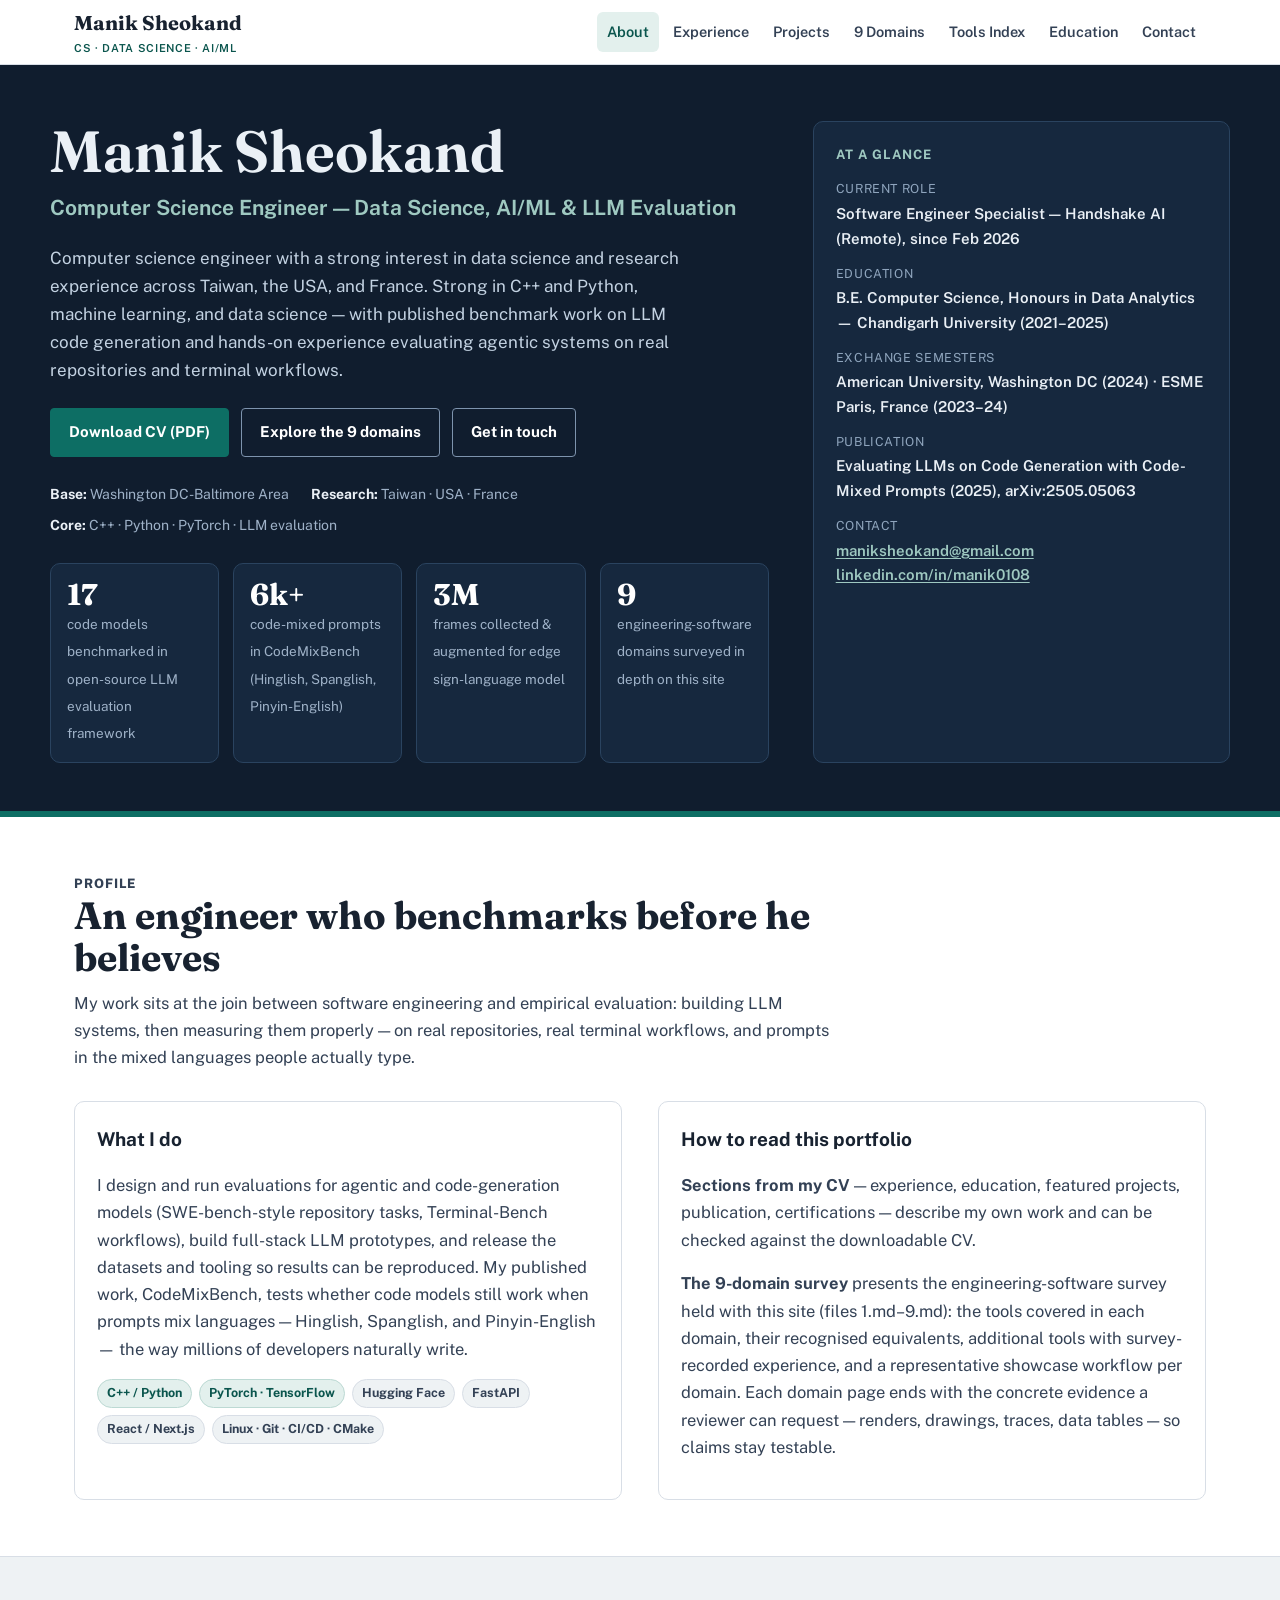
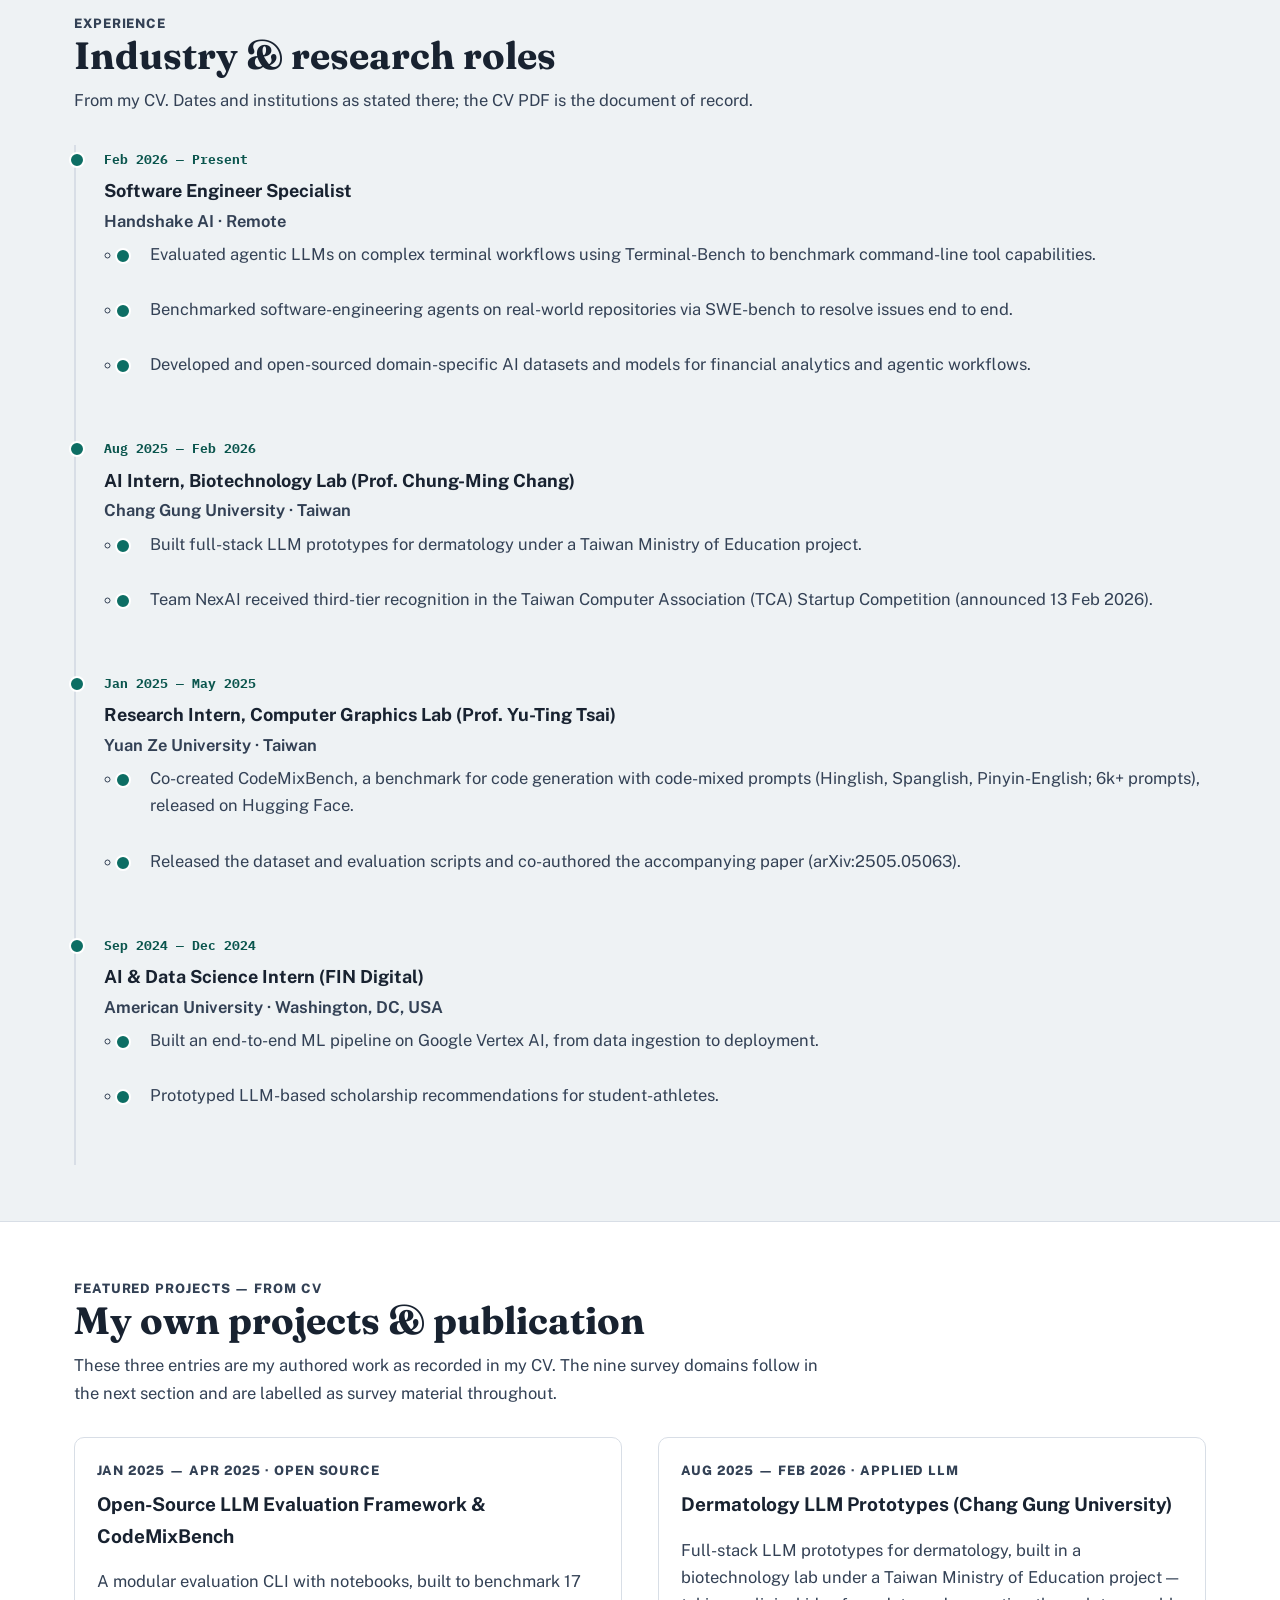
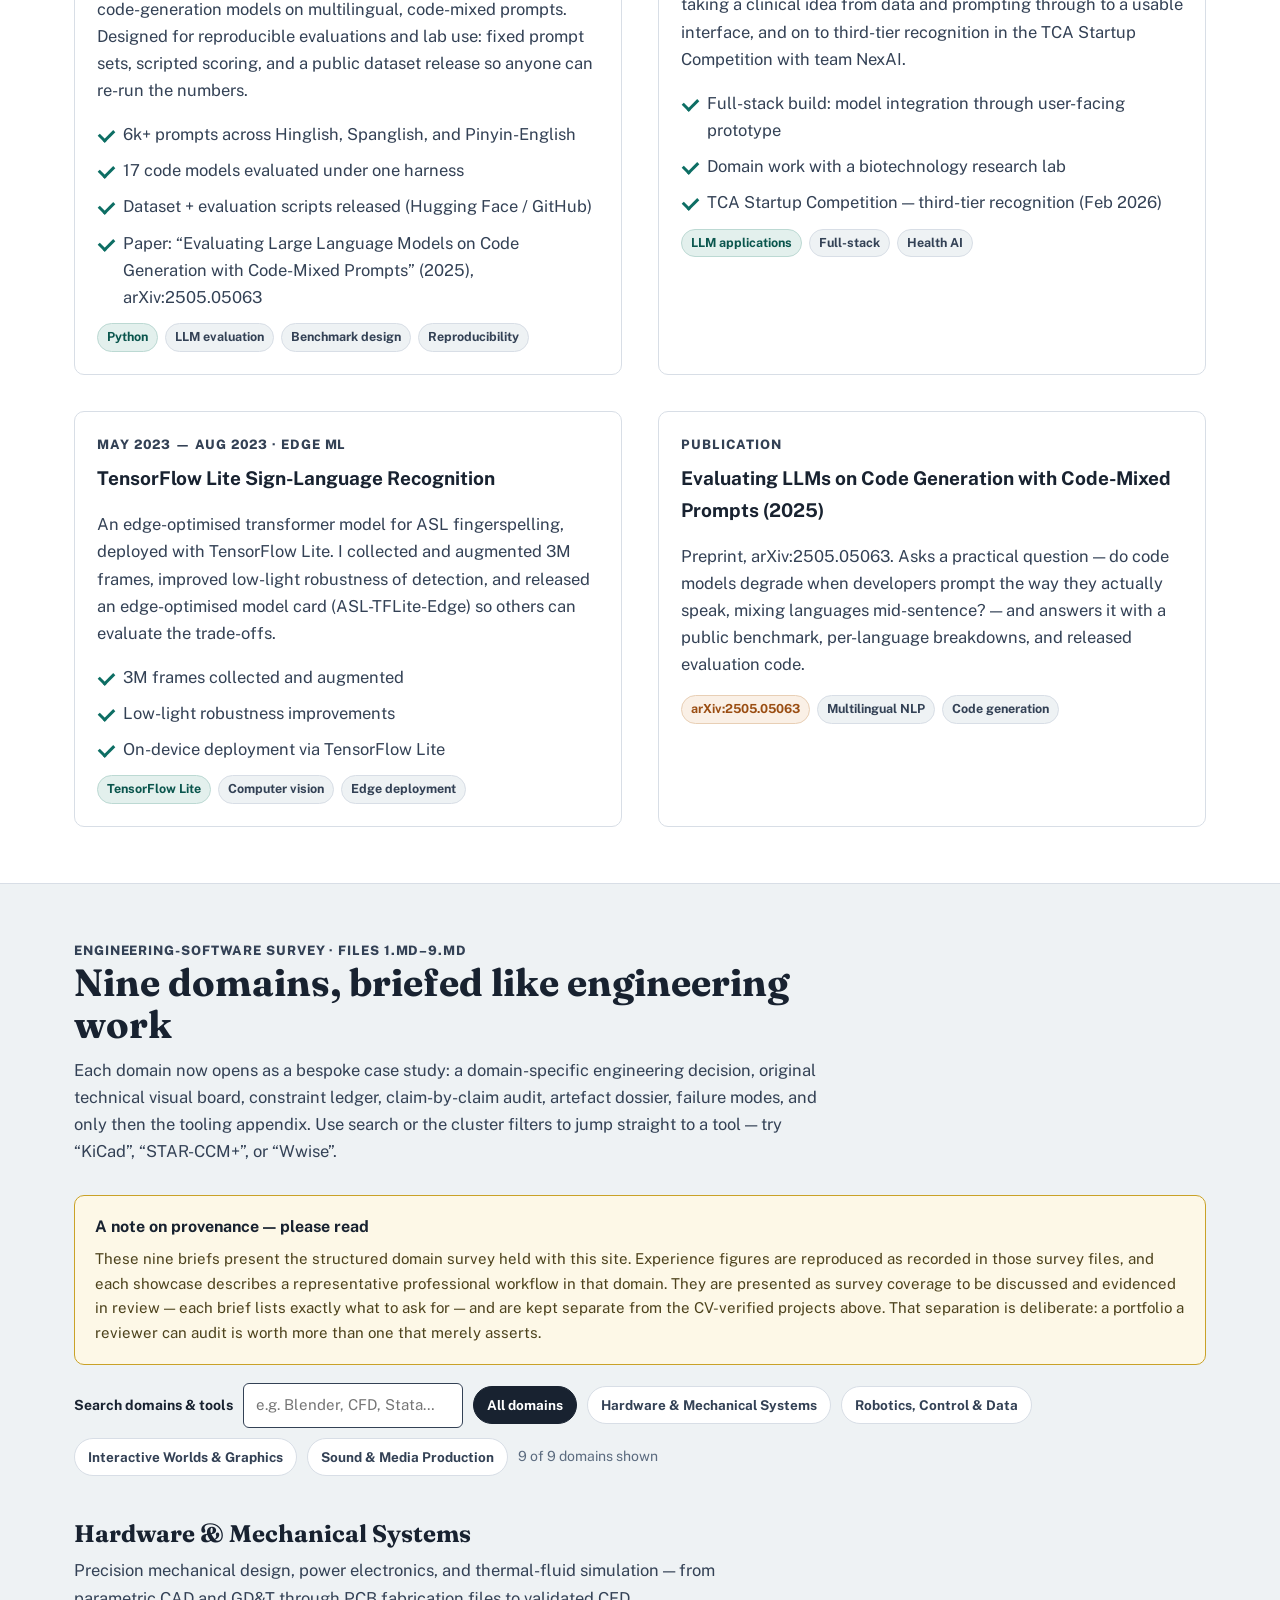
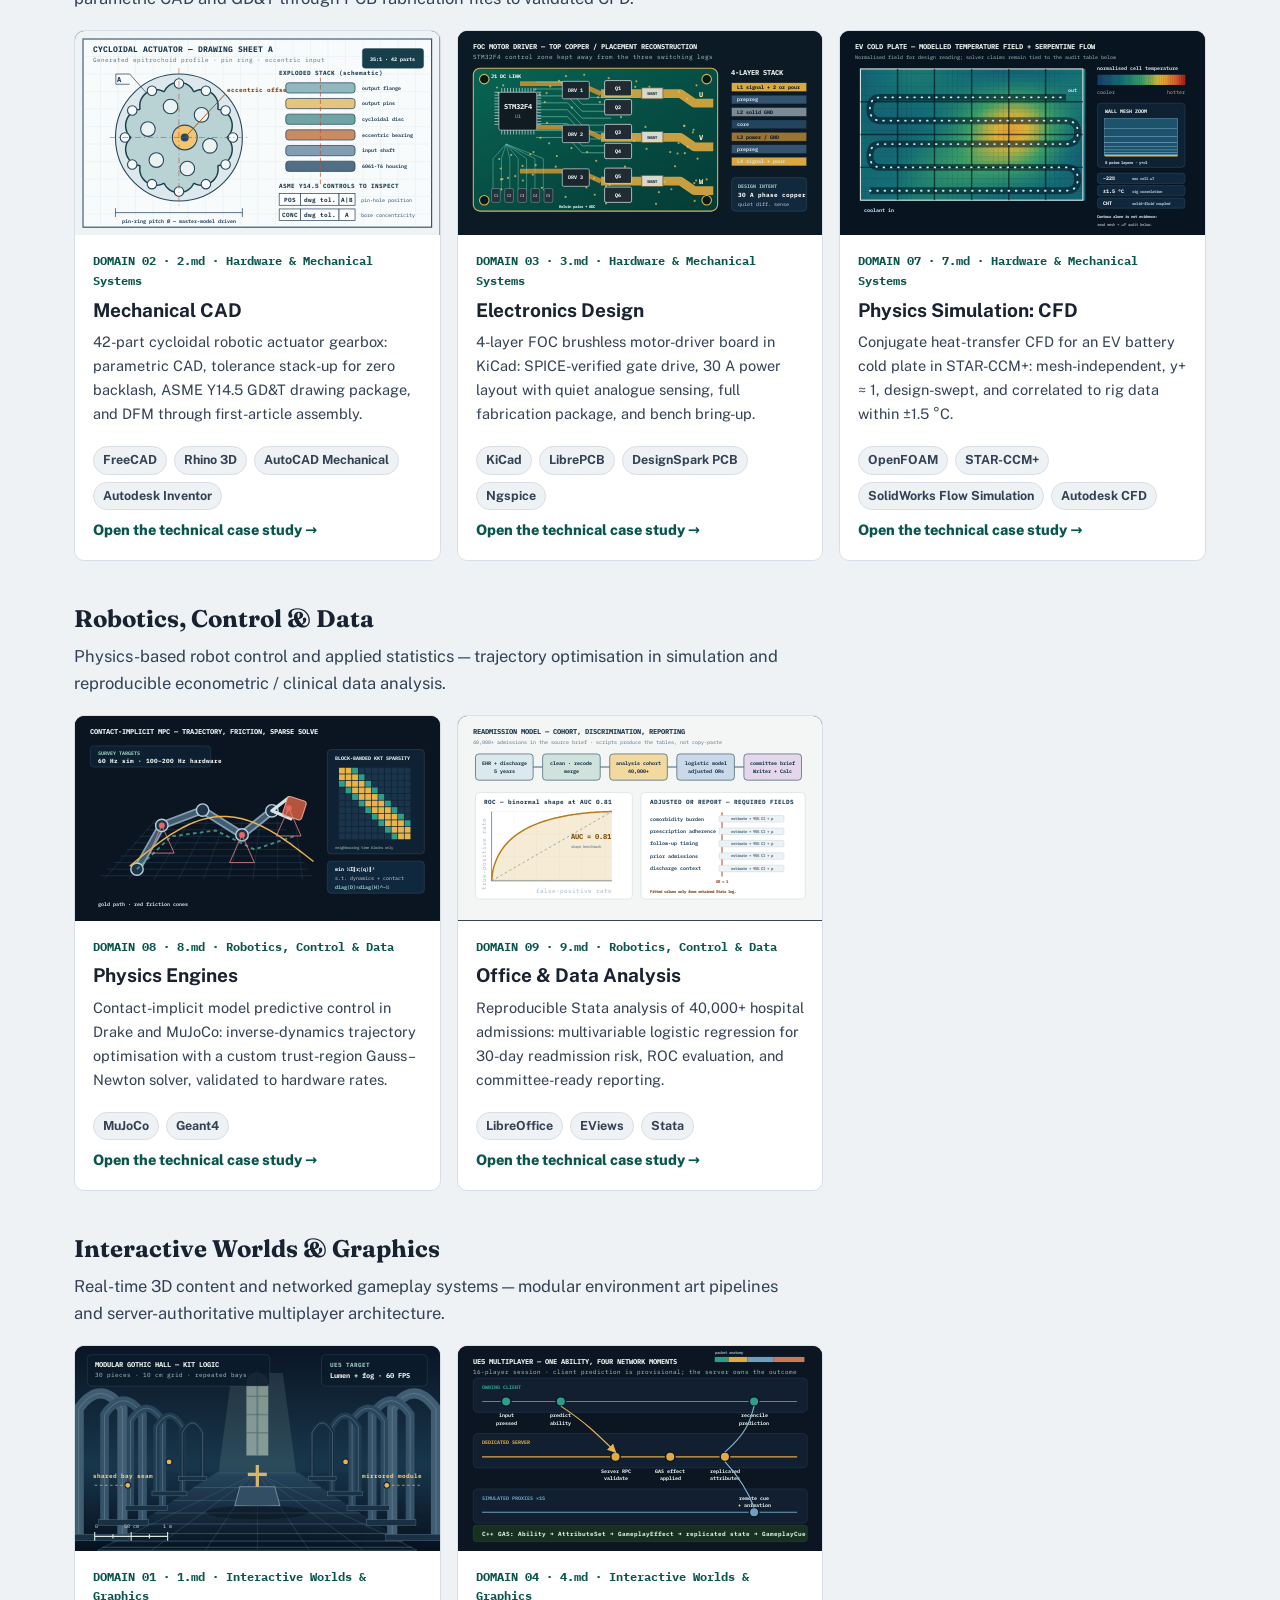
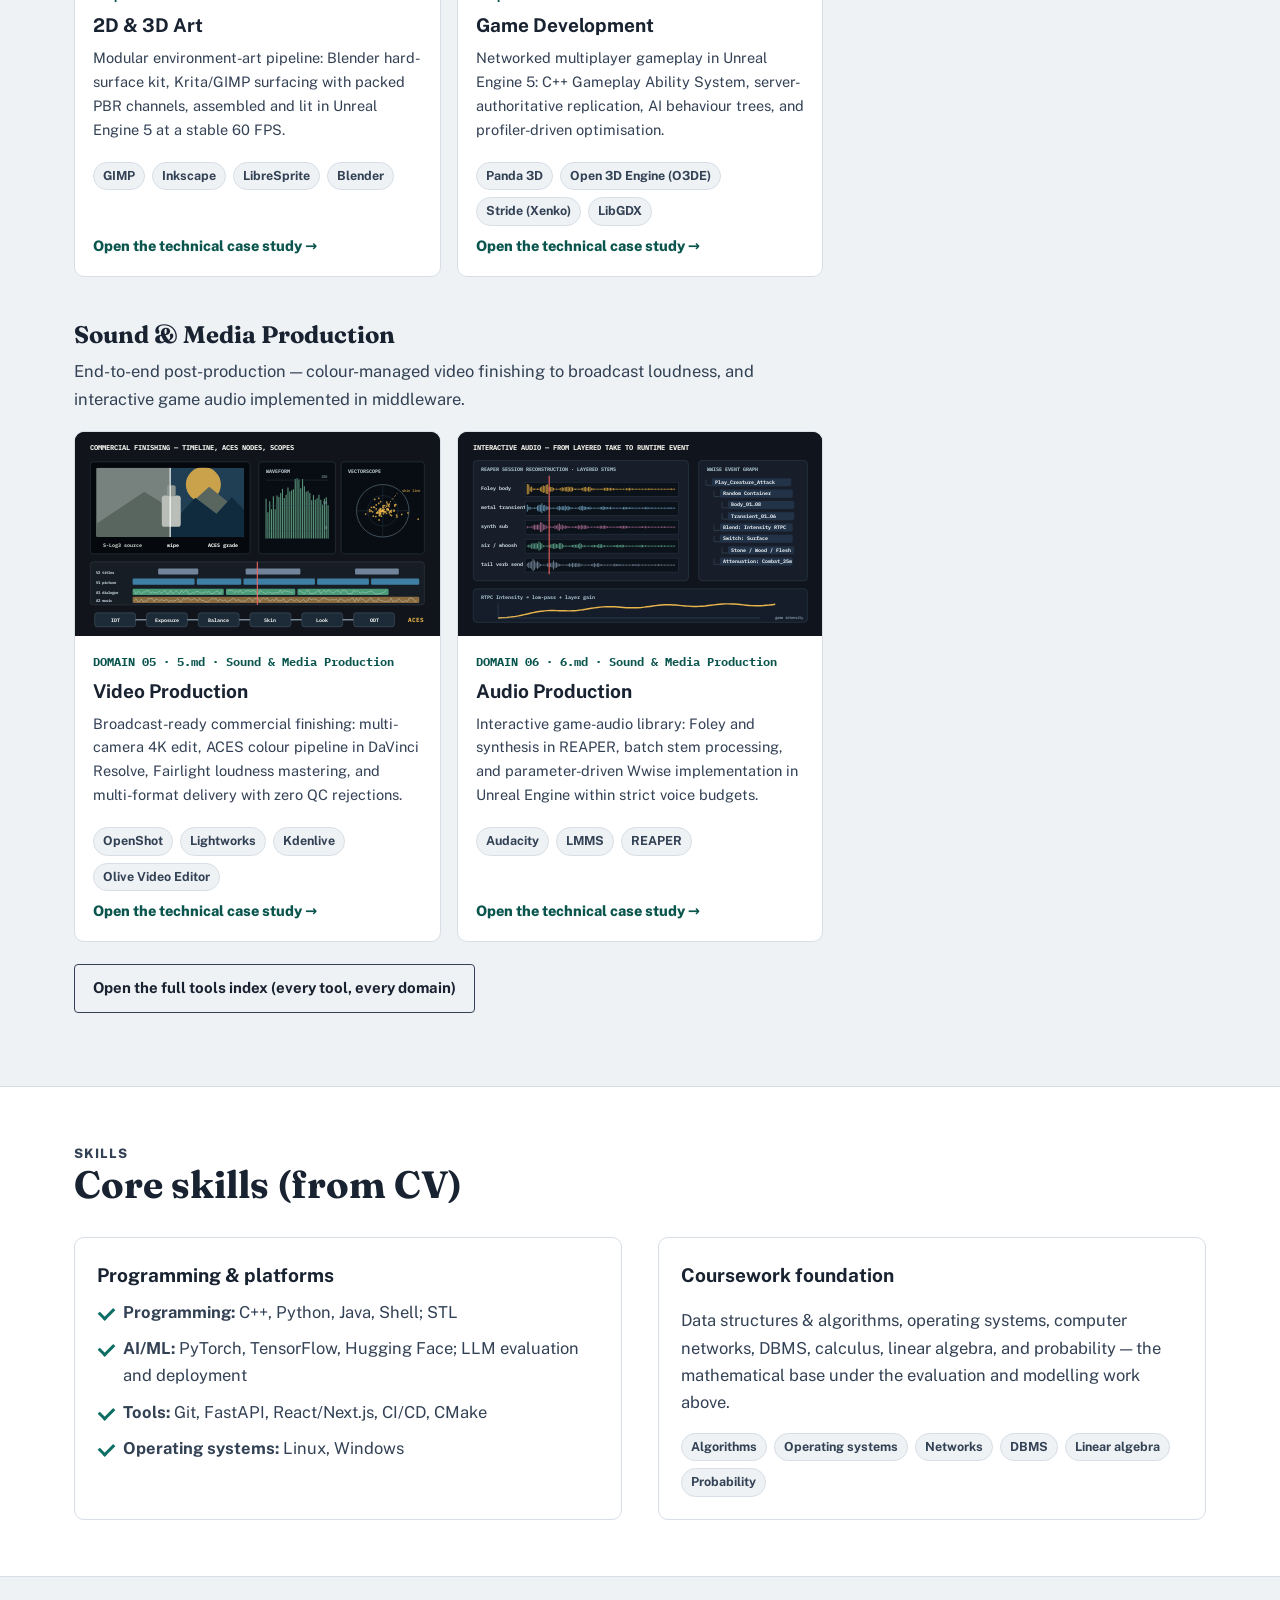
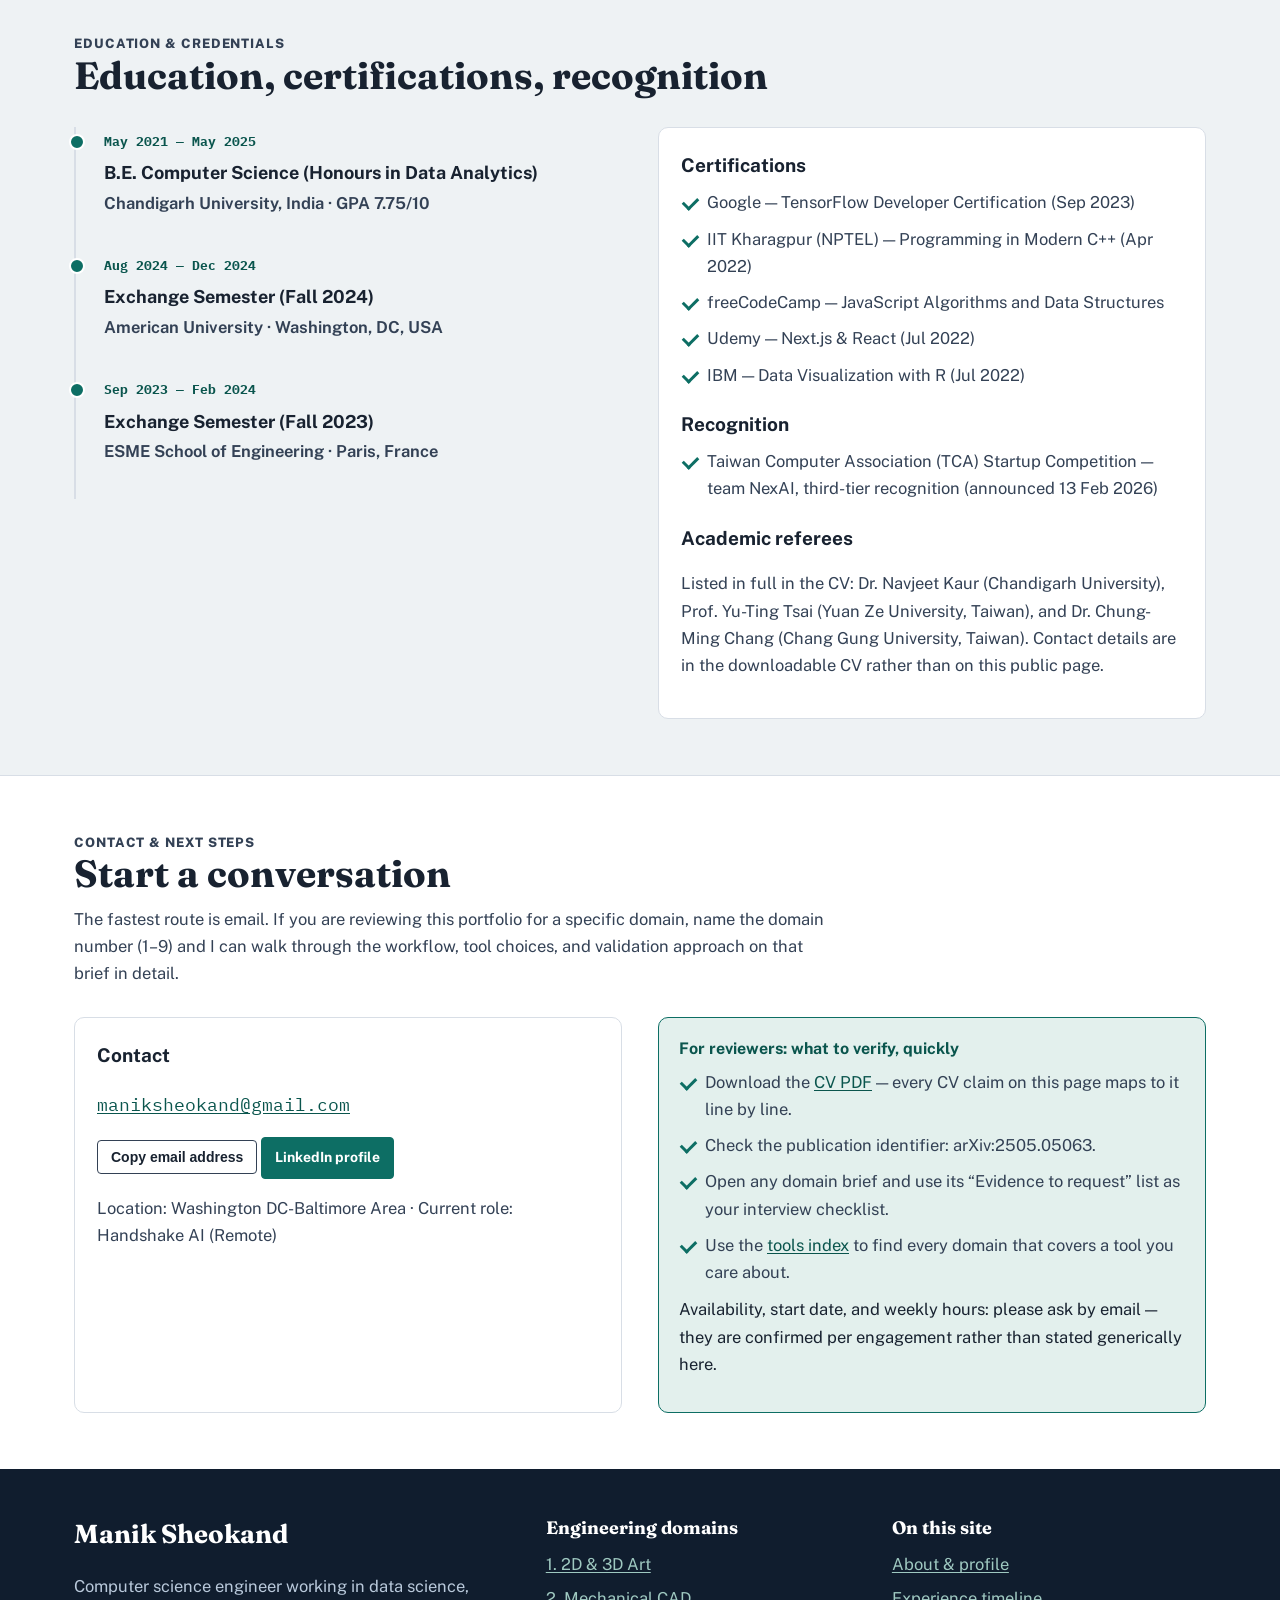
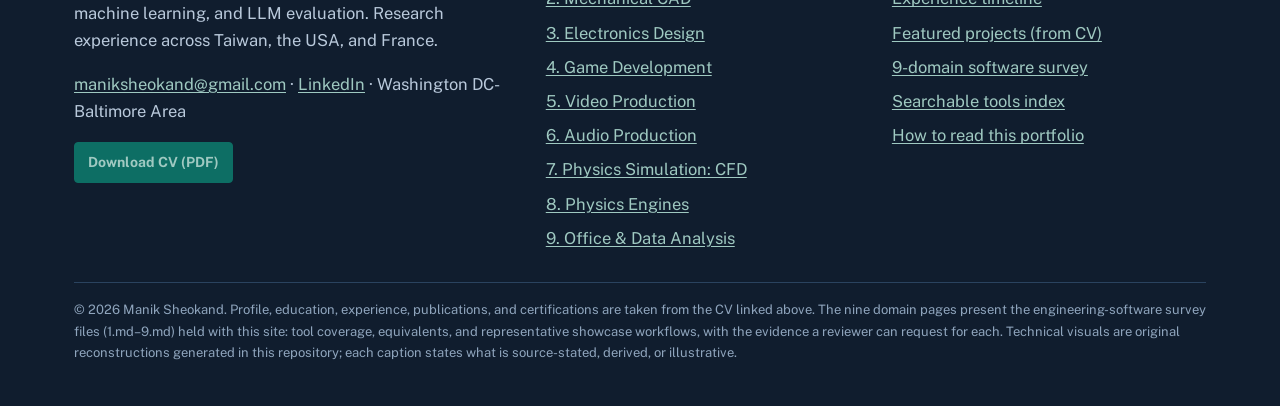
==== index.html @ 88c28247 "Publish portfolio site" ====
<!DOCTYPE html>
<html lang="en">
<head>
<meta charset="utf-8">
<meta name="viewport" content="width=device-width, initial-scale=1">
<title>Manik Sheokand — Computer Science Engineer | Data Science, AI/ML &amp; LLM Evaluation</title>
<meta name="description" content="Portfolio of Manik Sheokand: CS engineer in data science and AI/ML (C++/Python, LLM evaluation, CodeMixBench), plus a detailed 9-domain engineering-software survey covering CAD, PCB, CFD, robotics physics, game development, 3D art, video, audio, and data analysis.">
<meta property="og:title" content="Manik Sheokand — Computer Science Engineer | Data Science, AI/ML &amp; LLM Evaluation">
<meta property="og:description" content="Portfolio of Manik Sheokand: CS engineer in data science and AI/ML (C++/Python, LLM evaluation, CodeMixBench), plus a detailed 9-domain engineering-software survey covering CAD, PCB, CFD, robotics physics, game development, 3D art, video, audio, and data analysis.">
<meta property="og:type" content="website">
<link rel="icon" href="assets/favicon.svg" type="image/svg+xml">
<link rel="preconnect" href="https://fonts.googleapis.com">
<link rel="preconnect" href="https://fonts.gstatic.com" crossorigin>
<link href="https://fonts.googleapis.com/css2?family=Fraunces:opsz,wght@9..144,600;9..144,700&amp;family=IBM+Plex+Mono:wght@400;700&amp;family=Public+Sans:wght@400;600;700;800&amp;display=swap" rel="stylesheet">
<link rel="stylesheet" href="assets/css/style.css">
<script type="application/ld+json">
{"@context":"https://schema.org","@type":"Person","name":"Manik Sheokand","jobTitle":"Computer Science Engineer - Data Science, AI/ML & LLM Evaluation","email":"mailto:maniksheokand@gmail.com","address":{"@type":"PostalAddress","addressLocality":"Washington DC-Baltimore Area","addressCountry":"US"},"sameAs":["https://www.linkedin.com/in/manik0108"],"alumniOf":[{"@type":"CollegeOrUniversity","name":"Chandigarh University"},{"@type":"CollegeOrUniversity","name":"American University"},{"@type":"CollegeOrUniversity","name":"ESME School of Engineering"}],"knowsAbout":["C++","Python","Machine Learning","LLM Evaluation","Data Science","PyTorch","TensorFlow"]}
</script>
</head>
<body><a class="skip" href="#main">Skip to content</a>
<header class="site-header"><div class="wrap header-in">
<a class="brand" href="index.html">Manik Sheokand<small>CS · Data Science · AI/ML</small></a>
<button class="nav-toggle" aria-expanded="false" aria-label="Toggle navigation">Menu</button>
<nav class="main-nav" aria-label="Main">
<a href="index.html#about" aria-current="page">About</a>
<a href="index.html#experience">Experience</a>
<a href="index.html#projects">Projects</a>
<a href="index.html#domains">9 Domains</a>
<a href="tools.html">Tools Index</a>
<a href="index.html#education">Education</a>
<a href="index.html#contact">Contact</a>
</nav></div></header>
<div class="hero"><div class="wrap hero-grid">
<div>
<h1>Manik Sheokand</h1>
<p class="role">Computer Science Engineer — Data Science, AI/ML &amp; LLM Evaluation</p>
<p class="lede">Computer science engineer with a strong interest in data science and research experience across Taiwan, the USA, and France. Strong in C++ and Python, machine learning, and data science — with published benchmark work on LLM code generation and hands-on experience evaluating agentic systems on real repositories and terminal workflows.</p>
<div class="hero-actions">
<a class="btn" href="assets/Manik-Sheokand-CV.pdf">Download CV (PDF)</a>
<a class="btn ghost" href="#domains">Explore the 9 domains</a>
<a class="btn ghost" href="#contact">Get in touch</a>
</div>
<p class="hero-facts"><span><strong>Base:</strong> Washington DC-Baltimore Area</span><span><strong>Research:</strong> Taiwan · USA · France</span><span><strong>Core:</strong> C++ · Python · PyTorch · LLM evaluation</span></p>
<div class="stats">
<div class="stat" style="background:#16283e;border-color:#2a435f"><b style="color:#fff">17</b><span style="color:#9fb2c8">code models benchmarked in open-source LLM evaluation framework</span></div>
<div class="stat" style="background:#16283e;border-color:#2a435f"><b style="color:#fff">6k+</b><span style="color:#9fb2c8">code-mixed prompts in CodeMixBench (Hinglish, Spanglish, Pinyin-English)</span></div>
<div class="stat" style="background:#16283e;border-color:#2a435f"><b style="color:#fff">3M</b><span style="color:#9fb2c8">frames collected &amp; augmented for edge sign-language model</span></div>
<div class="stat" style="background:#16283e;border-color:#2a435f"><b style="color:#fff">9</b><span style="color:#9fb2c8">engineering-software domains surveyed in depth on this site</span></div>
</div></div>
<aside class="profile-card" aria-label="Profile summary"><h2>At a glance</h2><dl>
<div><dt>Current role</dt><dd>Software Engineer Specialist — Handshake AI (Remote), since Feb 2026</dd></div>
<div><dt>Education</dt><dd>B.E. Computer Science, Honours in Data Analytics — Chandigarh University (2021–2025)</dd></div>
<div><dt>Exchange semesters</dt><dd>American University, Washington DC (2024) · ESME Paris, France (2023–24)</dd></div>
<div><dt>Publication</dt><dd>Evaluating LLMs on Code Generation with Code-Mixed Prompts (2025), arXiv:2505.05063</dd></div>
<div><dt>Contact</dt><dd><a href="mailto:maniksheokand@gmail.com">maniksheokand@gmail.com</a><br><a href="https://www.linkedin.com/in/manik0108" rel="noopener">linkedin.com/in/manik0108</a></dd></div>
</dl></aside>
</div></div>

<main id="main">
<section id="about"><div class="wrap">
<div class="sec-head"><p class="kicker">Profile</p><h2>An engineer who benchmarks before he believes</h2>
<p>My work sits at the join between software engineering and empirical evaluation: building LLM systems, then measuring them properly — on real repositories, real terminal workflows, and prompts in the mixed languages people actually type.</p></div>
<div class="two-col">
<div class="card"><h3>What I do</h3>
<p>I design and run evaluations for agentic and code-generation models (SWE-bench-style repository tasks, Terminal-Bench workflows), build full-stack LLM prototypes, and release the datasets and tooling so results can be reproduced. My published work, CodeMixBench, tests whether code models still work when prompts mix languages — Hinglish, Spanglish, and Pinyin-English — the way millions of developers naturally write.</p>
<div class="tagrow"><span class="tag teal">C++ / Python</span><span class="tag teal">PyTorch · TensorFlow</span><span class="tag">Hugging Face</span><span class="tag">FastAPI</span><span class="tag">React / Next.js</span><span class="tag">Linux · Git · CI/CD · CMake</span></div></div>
<div class="card" id="how-to-read"><h3>How to read this portfolio</h3>
<p><strong>Sections from my CV</strong> — experience, education, featured projects, publication, certifications — describe my own work and can be checked against the downloadable CV.</p>
<p><strong>The 9-domain survey</strong> presents the engineering-software survey held with this site (files 1.md–9.md): the tools covered in each domain, their recognised equivalents, additional tools with survey-recorded experience, and a representative showcase workflow per domain. Each domain page ends with the concrete evidence a reviewer can request — renders, drawings, traces, data tables — so claims stay testable.</p></div>
</div></div></section>

<section class="alt" id="experience"><div class="wrap">
<div class="sec-head"><p class="kicker">Experience</p><h2>Industry &amp; research roles</h2><p>From my CV. Dates and institutions as stated there; the CV PDF is the document of record.</p></div>
<ol class="timeline">
<li><span class="when">Feb 2026 — Present</span><h3>Software Engineer Specialist</h3><p class="org">Handshake AI · Remote</p>
<ul><li>Evaluated agentic LLMs on complex terminal workflows using Terminal-Bench to benchmark command-line tool capabilities.</li>
<li>Benchmarked software-engineering agents on real-world repositories via SWE-bench to resolve issues end to end.</li>
<li>Developed and open-sourced domain-specific AI datasets and models for financial analytics and agentic workflows.</li></ul></li>
<li><span class="when">Aug 2025 — Feb 2026</span><h3>AI Intern, Biotechnology Lab (Prof. Chung-Ming Chang)</h3><p class="org">Chang Gung University · Taiwan</p>
<ul><li>Built full-stack LLM prototypes for dermatology under a Taiwan Ministry of Education project.</li>
<li>Team NexAI received third-tier recognition in the Taiwan Computer Association (TCA) Startup Competition (announced 13 Feb 2026).</li></ul></li>
<li><span class="when">Jan 2025 — May 2025</span><h3>Research Intern, Computer Graphics Lab (Prof. Yu-Ting Tsai)</h3><p class="org">Yuan Ze University · Taiwan</p>
<ul><li>Co-created CodeMixBench, a benchmark for code generation with code-mixed prompts (Hinglish, Spanglish, Pinyin-English; 6k+ prompts), released on Hugging Face.</li>
<li>Released the dataset and evaluation scripts and co-authored the accompanying paper (arXiv:2505.05063).</li></ul></li>
<li><span class="when">Sep 2024 — Dec 2024</span><h3>AI &amp; Data Science Intern (FIN Digital)</h3><p class="org">American University · Washington, DC, USA</p>
<ul><li>Built an end-to-end ML pipeline on Google Vertex AI, from data ingestion to deployment.</li>
<li>Prototyped LLM-based scholarship recommendations for student-athletes.</li></ul></li>
</ol></div></section>

<section id="projects"><div class="wrap">
<div class="sec-head"><p class="kicker">Featured projects — from CV</p><h2>My own projects &amp; publication</h2><p>These three entries are my authored work as recorded in my CV. The nine survey domains follow in the next section and are labelled as survey material throughout.</p></div>
<div class="two-col">
<article class="card"><p class="kicker">Jan 2025 — Apr 2025 · Open source</p><h3>Open-Source LLM Evaluation Framework &amp; CodeMixBench</h3>
<p>A modular evaluation CLI with notebooks, built to benchmark 17 code-generation models on multilingual, code-mixed prompts. Designed for reproducible evaluations and lab use: fixed prompt sets, scripted scoring, and a public dataset release so anyone can re-run the numbers.</p>
<ul class="checklist"><li>6k+ prompts across Hinglish, Spanglish, and Pinyin-English</li><li>17 code models evaluated under one harness</li><li>Dataset + evaluation scripts released (Hugging Face / GitHub)</li><li>Paper: “Evaluating Large Language Models on Code Generation with Code-Mixed Prompts” (2025), arXiv:2505.05063</li></ul>
<div class="tagrow"><span class="tag teal">Python</span><span class="tag">LLM evaluation</span><span class="tag">Benchmark design</span><span class="tag">Reproducibility</span></div></article>
<article class="card"><p class="kicker">Aug 2025 — Feb 2026 · Applied LLM</p><h3>Dermatology LLM Prototypes (Chang Gung University)</h3>
<p>Full-stack LLM prototypes for dermatology, built in a biotechnology lab under a Taiwan Ministry of Education project — taking a clinical idea from data and prompting through to a usable interface, and on to third-tier recognition in the TCA Startup Competition with team NexAI.</p>
<ul class="checklist"><li>Full-stack build: model integration through user-facing prototype</li><li>Domain work with a biotechnology research lab</li><li>TCA Startup Competition — third-tier recognition (Feb 2026)</li></ul>
<div class="tagrow"><span class="tag teal">LLM applications</span><span class="tag">Full-stack</span><span class="tag">Health AI</span></div></article>
<article class="card"><p class="kicker">May 2023 — Aug 2023 · Edge ML</p><h3>TensorFlow Lite Sign-Language Recognition</h3>
<p>An edge-optimised transformer model for ASL fingerspelling, deployed with TensorFlow Lite. I collected and augmented 3M frames, improved low-light robustness of detection, and released an edge-optimised model card (ASL-TFLite-Edge) so others can evaluate the trade-offs.</p>
<ul class="checklist"><li>3M frames collected and augmented</li><li>Low-light robustness improvements</li><li>On-device deployment via TensorFlow Lite</li></ul>
<div class="tagrow"><span class="tag teal">TensorFlow Lite</span><span class="tag">Computer vision</span><span class="tag">Edge deployment</span></div></article>
<article class="card"><p class="kicker">Publication</p><h3>Evaluating LLMs on Code Generation with Code-Mixed Prompts (2025)</h3>
<p>Preprint, arXiv:2505.05063. Asks a practical question — do code models degrade when developers prompt the way they actually speak, mixing languages mid-sentence? — and answers it with a public benchmark, per-language breakdowns, and released evaluation code.</p>
<div class="tagrow"><span class="tag copper">arXiv:2505.05063</span><span class="tag">Multilingual NLP</span><span class="tag">Code generation</span></div></article>
</div></div></section>

<section class="alt" id="domains"><div class="wrap">
<div class="sec-head"><p class="kicker">Engineering-software survey · Files 1.md–9.md</p><h2>Nine domains, briefed like engineering work</h2>
<p>Each domain now opens as a bespoke case study: a domain-specific engineering decision, original technical visual board, constraint ledger, claim-by-claim audit, artefact dossier, failure modes, and only then the tooling appendix. Use search or the cluster filters to jump straight to a tool — try “KiCad”, “STAR-CCM+”, or “Wwise”.</p></div>
<div class="note-box" role="note"><h3>A note on provenance — please read</h3>
<p>These nine briefs present the structured domain survey held with this site. Experience figures are reproduced as recorded in those survey files, and each showcase describes a representative professional workflow in that domain. They are presented as survey coverage to be discussed and evidenced in review — each brief lists exactly what to ask for — and are kept separate from the CV-verified projects above. That separation is deliberate: a portfolio a reviewer can audit is worth more than one that merely asserts.</p></div>
<div class="filters">
<label for="domain-search">Search domains &amp; tools</label>
<input id="domain-search" type="search" placeholder="e.g. Blender, CFD, Stata…" autocomplete="off">
<button class="chip-btn" data-cluster-filter="all" aria-pressed="true">All domains</button><button class="chip-btn" data-cluster-filter="hardware" aria-pressed="false">Hardware &amp; Mechanical Systems</button><button class="chip-btn" data-cluster-filter="robotics-data" aria-pressed="false">Robotics, Control &amp; Data</button><button class="chip-btn" data-cluster-filter="interactive" aria-pressed="false">Interactive Worlds &amp; Graphics</button><button class="chip-btn" data-cluster-filter="media" aria-pressed="false">Sound &amp; Media Production</button>
<span class="result-count" id="result-count" aria-live="polite"></span>
</div>
<div class="cluster" id="cluster-hardware"><h3>Hardware &amp; Mechanical Systems</h3><p>Precision mechanical design, power electronics, and thermal-fluid simulation — from parametric CAD and GD&amp;T through PCB fabrication files to validated CFD.</p>
<div class="domain-grid"><a class="domain-card" href="domains/mechanical-cad.html" data-cluster="hardware" data-search="Mechanical CAD Parts, assemblies, and 2D drawings 42-part cycloidal robotic actuator gearbox: parametric CAD, tolerance stack-up for zero backlash, ASME Y14.5 GD&amp;T drawing package, and DFM through first-article assembly. FreeCAD Rhino 3D AutoCAD Mechanical Autodesk Inventor SolidWorks Autodesk Fusion 360 Onshape PTC Creo CATIA Ansys Mechanical KeyShot Hardware &amp; Mechanical Systems">
<span class="vis case-card-vis"><svg role="img" aria-label="Original engineering drawing sheet for a cycloidal gearbox with generated epitrochoid disc, pin ring, exploded stack and GD&amp;T frames" viewBox="0 0 1000 560" width="100%" height="auto" xmlns="http://www.w3.org/2000/svg"><rect width="1000" height="560" fill="#eef3f5"/><rect x="22" y="22" width="956" height="516" fill="#f8fbfb" stroke="#29465e" stroke-width="3"/><path d="M22 22 V538 M70 22 V538 M118 22 V538 M166 22 V538 M214 22 V538 M262 22 V538 M310 22 V538 M358 22 V538 M406 22 V538 M454 22 V538 M502 22 V538 M550 22 V538 M598 22 V538 M646 22 V538 M694 22 V538 M742 22 V538 M790 22 V538 M838 22 V538 M886 22 V538 M934 22 V538 M22 22 H978 M22 70 H978 M22 118 H978 M22 166 H978 M22 214 H978 M22 262 H978 M22 310 H978 M22 358 H978 M22 406 H978 M22 454 H978 M22 502 H978" stroke="#c8d8df" stroke-width="1" opacity="0.55"/><text x="48" y="58" font-size="21" fill="#18344a" font-weight="800" text-anchor="start" class="">CYCLOIDAL ACTUATOR — DRAWING SHEET A</text><text x="48" y="84" font-size="16" fill="#527084" font-weight="400" text-anchor="start" class="">Generated epitrochoid profile · pin ring · eccentric input</text><circle cx="285" cy="292" r="174" fill="#dce8ec" stroke="#29465e" stroke-width="3"/><path d="M417.4 292.0 L417.8 293.0 L418.8 294.3 L420.3 295.9 L422.3 298.2 L424.5 301.1 L426.6 304.9 L428.6 309.3 L430.1 314.5 L431.0 320.2 L431.2 326.3 L430.5 332.5 L429.0 338.8 L426.6 344.7 L423.4 350.2 L419.7 355.0 L415.6 359.1 L411.4 362.4 L407.1 364.9 L403.2 366.6 L399.7 367.7 L396.8 368.4 L394.6 368.8 L393.0 369.2 L392.1 369.8 L391.8 370.9 L391.9 372.5 L392.2 374.7 L392.4 377.7 L392.4 381.4 L392.0 385.6 L391.0 390.4 L389.2 395.5 L386.6 400.6 L383.1 405.7 L378.9 410.3 L374.0 414.5 L368.5 417.9 L362.8 420.5 L356.9 422.2 L351.2 423.1 L345.8 423.2 L341.0 422.7 L336.8 421.8 L333.3 420.6 L330.6 419.5 L328.5 418.5 L327.0 418.0 L325.9 418.0 L325.1 418.6 L324.2 419.9 L323.1 421.9 L321.5 424.5 L319.4 427.5 L316.5 430.7 L312.9 433.9 L308.5 437.0 L303.3 439.6 L297.6 441.6 L291.4 442.9 L285.0 443.4 L278.6 442.9 L272.4 441.6 L266.7 439.6 L261.5 437.0 L257.1 433.9 L253.5 430.7 L250.6 427.5 L248.5 424.5 L246.9 421.9 L245.8 419.9 L244.9 418.6 L244.1 418.0 L243.0 418.0 L241.5 418.5 L239.4 419.5 L236.7 420.6 L233.2 421.8 L229.0 422.7 L224.2 423.2 L218.8 423.1 L213.1 422.2 L207.2 420.5 L201.5 417.9 L196.0 414.5 L191.1 410.3 L186.9 405.7 L183.4 400.6 L180.8 395.5 L179.0 390.4 L178.0 385.6 L177.6 381.4 L177.6 377.7 L177.8 374.7 L178.1 372.5 L178.2 370.9 L177.9 369.8 L177.0 369.2 L175.4 368.8 L173.2 368.4 L170.3 367.7 L166.8 366.6 L162.9 364.9 L158.6 362.4 L154.4 359.1 L150.3 355.0 L146.6 350.2 L143.4 344.7 L141.0 338.8 L139.5 332.5 L138.8 326.3 L139.0 320.2 L139.9 314.5 L141.4 309.3 L143.4 304.9 L145.5 301.1 L147.7 298.2 L149.7 295.9 L151.2 294.3 L152.2 293.0 L152.6 292.0 L152.2 291.0 L151.2 289.7 L149.7 288.1 L147.7 285.8 L145.5 282.9 L143.4 279.1 L141.4 274.7 L139.9 269.5 L139.0 263.8 L138.8 257.7 L139.5 251.5 L141.0 245.2 L143.4 239.3 L146.6 233.8 L150.3 229.0 L154.4 224.9 L158.6 221.6 L162.9 219.1 L166.8 217.4 L170.3 216.3 L173.2 215.6 L175.4 215.2 L177.0 214.8 L177.9 214.2 L178.2 213.1 L178.1 211.5 L177.8 209.3 L177.6 206.3 L177.6 202.6 L178.0 198.4 L179.0 193.6 L180.8 188.5 L183.4 183.4 L186.9 178.3 L191.1 173.7 L196.0 169.5 L201.5 166.1 L207.2 163.5 L213.1 161.8 L218.8 160.9 L224.2 160.8 L229.0 161.3 L233.2 162.2 L236.7 163.4 L239.4 164.5 L241.5 165.5 L243.0 166.0 L244.1 166.0 L244.9 165.4 L245.8 164.1 L246.9 162.1 L248.5 159.5 L250.6 156.5 L253.5 153.3 L257.1 150.1 L261.5 147.0 L266.7 144.4 L272.4 142.4 L278.6 141.1 L285.0 140.6 L291.4 141.1 L297.6 142.4 L303.3 144.4 L308.5 147.0 L312.9 150.1 L316.5 153.3 L319.4 156.5 L321.5 159.5 L323.1 162.1 L324.2 164.1 L325.1 165.4 L325.9 166.0 L327.0 166.0 L328.5 165.5 L330.6 164.5 L333.3 163.4 L336.8 162.2 L341.0 161.3 L345.8 160.8 L351.2 160.9 L356.9 161.8 L362.8 163.5 L368.5 166.1 L374.0 169.5 L378.9 173.7 L383.1 178.3 L386.6 183.4 L389.2 188.5 L391.0 193.6 L392.0 198.4 L392.4 202.6 L392.4 206.3 L392.2 209.3 L391.9 211.5 L391.8 213.1 L392.1 214.2 L393.0 214.8 L394.6 215.2 L396.8 215.6 L399.7 216.3 L403.2 217.4 L407.1 219.1 L411.4 221.6 L415.6 224.9 L419.7 229.0 L423.4 233.8 L426.6 239.3 L429.0 245.2 L430.5 251.5 L431.2 257.7 L431.0 263.8 L430.1 269.5 L428.6 274.7 L426.6 279.1 L424.5 282.9 L422.3 285.8 L420.3 288.1 L418.8 289.7 L417.8 291.0 L417.4 292.0 Z" fill="#b9d2d4" stroke="#173f4b" stroke-width="4"/><circle cx="433" cy="292" r="13" fill="#f6faf9" stroke="#29465e" stroke-width="3"/><circle cx="413" cy="366" r="13" fill="#f6faf9" stroke="#29465e" stroke-width="3"/><circle cx="359" cy="420" r="13" fill="#f6faf9" stroke="#29465e" stroke-width="3"/><circle cx="285" cy="440" r="13" fill="#f6faf9" stroke="#29465e" stroke-width="3"/><circle cx="211" cy="420" r="13" fill="#f6faf9" stroke="#29465e" stroke-width="3"/><circle cx="157" cy="366" r="13" fill="#f6faf9" stroke="#29465e" stroke-width="3"/><circle cx="137" cy="292" r="13" fill="#f6faf9" stroke="#29465e" stroke-width="3"/><circle cx="157" cy="218" r="13" fill="#f6faf9" stroke="#29465e" stroke-width="3"/><circle cx="211" cy="164" r="13" fill="#f6faf9" stroke="#29465e" stroke-width="3"/><circle cx="285" cy="144" r="13" fill="#f6faf9" stroke="#29465e" stroke-width="3"/><circle cx="359" cy="164" r="13" fill="#f6faf9" stroke="#29465e" stroke-width="3"/><circle cx="413" cy="218" r="13" fill="#f6faf9" stroke="#29465e" stroke-width="3"/><circle cx="370" cy="315" r="20" fill="#eaf2f2" stroke="#29465e" stroke-width="3"/><circle cx="308" cy="377" r="20" fill="#eaf2f2" stroke="#29465e" stroke-width="3"/><circle cx="223" cy="354" r="20" fill="#eaf2f2" stroke="#29465e" stroke-width="3"/><circle cx="200" cy="269" r="20" fill="#eaf2f2" stroke="#29465e" stroke-width="3"/><circle cx="262" cy="207" r="20" fill="#eaf2f2" stroke="#29465e" stroke-width="3"/><circle cx="347" cy="230" r="20" fill="#eaf2f2" stroke="#29465e" stroke-width="3"/><circle cx="301" cy="292" r="34" fill="#f2c572" stroke="#29465e" stroke-width="3"/><circle cx="301" cy="292" r="11" fill="#29465e"/><path d="M95 292 H475 M285 102 V482" stroke="#b3543d" stroke-width="1.6" stroke-dasharray="16 8 3 8"/><path d="M111 498 H459 M111 486 V510 M459 486 V510" stroke="#29465e" stroke-width="2"/><text x="285" y="526" font-size="15" fill="#29465e" font-weight="700" text-anchor="middle" class="">pin-ring pitch Ø — master-model driven</text><path d="M301 292 L411 174" stroke="#9a4d12" stroke-width="2.5"/><text x="417" y="168" font-size="16" fill="#7c3d0d" font-weight="700" text-anchor="start" class="">eccentric offset e</text><text x="560" y="120" font-size="17" fill="#18344a" font-weight="800" text-anchor="start" class="">EXPLODED STACK (schematic)</text><rect x="578" y="142" width="190" height="28" rx="8" fill="#91b8bd" stroke="#29465e" stroke-width="2"/><text x="786" y="161" font-size="15" fill="#29465e" font-weight="650" text-anchor="start" class="">output flange</text><rect x="578" y="185" width="190" height="28" rx="8" fill="#e5c47d" stroke="#29465e" stroke-width="2"/><text x="786" y="204" font-size="15" fill="#29465e" font-weight="650" text-anchor="start" class="">output pins</text><rect x="578" y="228" width="190" height="28" rx="8" fill="#6fa3a4" stroke="#29465e" stroke-width="2"/><text x="786" y="247" font-size="15" fill="#29465e" font-weight="650" text-anchor="start" class="">cycloidal disc</text><rect x="578" y="271" width="190" height="28" rx="8" fill="#c98b63" stroke="#29465e" stroke-width="2"/><text x="786" y="290" font-size="15" fill="#29465e" font-weight="650" text-anchor="start" class="">eccentric bearing</text><rect x="578" y="314" width="190" height="28" rx="8" fill="#829db1" stroke="#29465e" stroke-width="2"/><text x="786" y="333" font-size="15" fill="#29465e" font-weight="650" text-anchor="start" class="">input shaft</text><rect x="578" y="357" width="190" height="28" rx="8" fill="#516f84" stroke="#29465e" stroke-width="2"/><text x="786" y="376" font-size="15" fill="#29465e" font-weight="650" text-anchor="start" class="">6061-T6 housing</text><path d="M673 128 V426" stroke="#b3543d" stroke-width="2" stroke-dasharray="12 8"/><text x="560" y="430" font-size="16" fill="#18344a" font-weight="800" text-anchor="start" class="">ASME Y14.5 CONTROLS TO INSPECT</text><g font-size="17" fill="#18344a"><rect x="560" y="446" width="58" height="32" fill="#fff" stroke="#29465e" stroke-width="2"/><text x="589.0" y="468" text-anchor="middle" font-weight="700">POS</text><rect x="618" y="446" width="106" height="32" fill="#fff" stroke="#29465e" stroke-width="2"/><text x="671.0" y="468" text-anchor="middle" font-weight="700">dwg tol.</text><rect x="724" y="446" width="44" height="32" fill="#fff" stroke="#29465e" stroke-width="2"/><text x="746.0" y="468" text-anchor="middle" font-weight="700">A|B</text></g><text x="784" y="468" font-size="14" fill="#29465e" font-weight="400" text-anchor="start" class="">pin-hole position</text><g font-size="17" fill="#18344a"><rect x="560" y="488" width="58" height="32" fill="#fff" stroke="#29465e" stroke-width="2"/><text x="589.0" y="510" text-anchor="middle" font-weight="700">CONC</text><rect x="618" y="488" width="106" height="32" fill="#fff" stroke="#29465e" stroke-width="2"/><text x="671.0" y="510" text-anchor="middle" font-weight="700">dwg tol.</text><rect x="724" y="488" width="44" height="32" fill="#fff" stroke="#29465e" stroke-width="2"/><text x="746.0" y="510" text-anchor="middle" font-weight="700">A</text></g><text x="784" y="510" font-size="14" fill="#29465e" font-weight="400" text-anchor="start" class="">bore concentricity</text><path d="M150 118 L196 170 M150 118 h-38 v28 h38" fill="none" stroke="#29465e" stroke-width="2"/><text x="122" y="139" font-size="18" fill="#18344a" font-weight="800" text-anchor="middle" class="">A</text><rect x="788" y="48" width="168" height="54" rx="8" fill="#173f4b" stroke="#173f4b" opacity="1"/><text x="872" y="82" font-size="15" fill="#ffffff" font-weight="800" text-anchor="middle" class="">35:1 · 42 parts</text></svg></span>
<span class="body"><span class="num">DOMAIN 02 · 2.md · Hardware &amp; Mechanical Systems</span>
<h4>Mechanical CAD</h4><p>42-part cycloidal robotic actuator gearbox: parametric CAD, tolerance stack-up for zero backlash, ASME Y14.5 GD&amp;T drawing package, and DFM through first-article assembly.</p>
<span class="tagrow"><span class="tag">FreeCAD</span><span class="tag">Rhino 3D</span><span class="tag">AutoCAD Mechanical</span><span class="tag">Autodesk Inventor</span></span>
<span class="more">Open the technical case study →</span></span></a><a class="domain-card" href="domains/electronics-design.html" data-cluster="hardware" data-search="Electronics Design Schematics, PCB layout, and circuit simulation 4-layer FOC brushless motor-driver board in KiCad: SPICE-verified gate drive, 30 A power layout with quiet analogue sensing, full fabrication package, and bench bring-up. KiCad LibrePCB DesignSpark PCB Ngspice Altium Designer LTspice Autodesk EAGLE EasyEDA OrCAD / Cadence Allegro Qucs-S MATLAB / Simulink Hardware &amp; Mechanical Systems">
<span class="vis case-card-vis"><svg role="img" aria-label="Original detailed PCB placement and four layer stack-up diagram for a three phase FOC motor driver" viewBox="0 0 1000 560" width="100%" height="auto" xmlns="http://www.w3.org/2000/svg"><defs><linearGradient id="pcbBoard" x1="0" y1="0" x2="1" y2="1"><stop offset="0" stop-color="#086553"/><stop offset=".55" stop-color="#064c43"/><stop offset="1" stop-color="#043b35"/></linearGradient></defs><rect width="1000" height="560" fill="#0b1a24"/><text x="42" y="48" font-size="20" fill="#eef6f2" font-weight="800" text-anchor="start" class="">FOC MOTOR DRIVER — TOP COPPER / PLACEMENT RECONSTRUCTION</text><text x="42" y="76" font-size="16" fill="#9fc9c1" font-weight="400" text-anchor="start" class="">STM32F4 control zone kept away from the three switching legs</text><rect x="42" y="102" width="670" height="392" rx="18" fill="url(#pcbBoard)" stroke="#d3b25f" stroke-width="3"/><circle cx="72" cy="132" r="13" fill="#081a17" stroke="#d3b25f" stroke-width="3"/><circle cx="682" cy="132" r="13" fill="#081a17" stroke="#d3b25f" stroke-width="3"/><circle cx="72" cy="464" r="13" fill="#081a17" stroke="#d3b25f" stroke-width="3"/><circle cx="682" cy="464" r="13" fill="#081a17" stroke="#d3b25f" stroke-width="3"/><path d="M392 172 H610 L648 198 H700" fill="none" stroke="#d9a83f" stroke-width="24" stroke-linejoin="round" opacity=".92"/><path d="M170 144 H330 L392 172" fill="none" stroke="#c8902f" stroke-width="13" opacity=".9"/><text x="660" y="180" font-size="20" fill="#fff2c2" font-weight="800" text-anchor="start" class="">U</text><path d="M392 292 H610 L648 318 H700" fill="none" stroke="#d9a83f" stroke-width="24" stroke-linejoin="round" opacity=".92"/><path d="M170 264 H330 L392 292" fill="none" stroke="#c8902f" stroke-width="13" opacity=".9"/><text x="660" y="300" font-size="20" fill="#fff2c2" font-weight="800" text-anchor="start" class="">V</text><path d="M392 412 H610 L648 438 H700" fill="none" stroke="#d9a83f" stroke-width="24" stroke-linejoin="round" opacity=".92"/><path d="M170 384 H330 L392 412" fill="none" stroke="#c8902f" stroke-width="13" opacity=".9"/><text x="660" y="420" font-size="20" fill="#fff2c2" font-weight="800" text-anchor="start" class="">W</text><path d="M214 140 H300 L340 182 H420" fill="none" stroke="#77c9b6" stroke-width="2.2" opacity=".75"/><path d="M214 159 H300 L340 201 H420" fill="none" stroke="#77c9b6" stroke-width="2.2" opacity=".75"/><path d="M214 178 H300 L340 220 H420" fill="none" stroke="#77c9b6" stroke-width="2.2" opacity=".75"/><path d="M214 197 H300 L340 239 H420" fill="none" stroke="#77c9b6" stroke-width="2.2" opacity=".75"/><path d="M214 216 H300 L340 258 H420" fill="none" stroke="#77c9b6" stroke-width="2.2" opacity=".75"/><path d="M214 235 H300 L340 277 H420" fill="none" stroke="#77c9b6" stroke-width="2.2" opacity=".75"/><path d="M214 254 H300 L340 296 H420" fill="none" stroke="#77c9b6" stroke-width="2.2" opacity=".75"/><path d="M214 273 H300 L340 315 H420" fill="none" stroke="#77c9b6" stroke-width="2.2" opacity=".75"/><path d="M214 292 H300 L340 334 H420" fill="none" stroke="#77c9b6" stroke-width="2.2" opacity=".75"/><path d="M96 438 V350 L132 310" fill="none" stroke="#77c9b6" stroke-width="2" opacity=".65"/><path d="M119 438 V350 L132 310" fill="none" stroke="#77c9b6" stroke-width="2" opacity=".65"/><path d="M142 438 V350 L132 310" fill="none" stroke="#77c9b6" stroke-width="2" opacity=".65"/><path d="M165 438 V350 L132 310" fill="none" stroke="#77c9b6" stroke-width="2" opacity=".65"/><path d="M188 438 V350 L132 310" fill="none" stroke="#77c9b6" stroke-width="2" opacity=".65"/><path d="M211 438 V350 L132 310" fill="none" stroke="#77c9b6" stroke-width="2" opacity=".65"/><path d="M234 438 V350 L132 310" fill="none" stroke="#77c9b6" stroke-width="2" opacity=".65"/><circle cx="389" cy="195" r="3" fill="#e8c766" opacity=".72"/><circle cx="462" cy="451" r="3" fill="#e8c766" opacity=".72"/><circle cx="107" cy="155" r="3" fill="#e8c766" opacity=".72"/><circle cx="606" cy="166" r="3" fill="#e8c766" opacity=".72"/><circle cx="432" cy="416" r="3" fill="#e8c766" opacity=".72"/><circle cx="117" cy="377" r="3" fill="#e8c766" opacity=".72"/><circle cx="277" cy="137" r="3" fill="#e8c766" opacity=".72"/><circle cx="146" cy="340" r="3" fill="#e8c766" opacity=".72"/><circle cx="486" cy="153" r="3" fill="#e8c766" opacity=".72"/><circle cx="304" cy="164" r="3" fill="#e8c766" opacity=".72"/><circle cx="622" cy="335" r="3" fill="#e8c766" opacity=".72"/><circle cx="118" cy="407" r="3" fill="#e8c766" opacity=".72"/><circle cx="184" cy="232" r="3" fill="#e8c766" opacity=".72"/><circle cx="654" cy="149" r="3" fill="#e8c766" opacity=".72"/><circle cx="648" cy="417" r="3" fill="#e8c766" opacity=".72"/><circle cx="464" cy="143" r="3" fill="#e8c766" opacity=".72"/><circle cx="284" cy="141" r="3" fill="#e8c766" opacity=".72"/><circle cx="628" cy="186" r="3" fill="#e8c766" opacity=".72"/><circle cx="354" cy="332" r="3" fill="#e8c766" opacity=".72"/><circle cx="205" cy="394" r="3" fill="#e8c766" opacity=".72"/><circle cx="178" cy="410" r="3" fill="#e8c766" opacity=".72"/><circle cx="373" cy="404" r="3" fill="#e8c766" opacity=".72"/><circle cx="243" cy="170" r="3" fill="#e8c766" opacity=".72"/><circle cx="653" cy="410" r="3" fill="#e8c766" opacity=".72"/><circle cx="250" cy="308" r="3" fill="#e8c766" opacity=".72"/><circle cx="157" cy="398" r="3" fill="#e8c766" opacity=".72"/><circle cx="122" cy="406" r="3" fill="#e8c766" opacity=".72"/><circle cx="119" cy="434" r="3" fill="#e8c766" opacity=".72"/><circle cx="268" cy="372" r="3" fill="#e8c766" opacity=".72"/><circle cx="602" cy="336" r="3" fill="#e8c766" opacity=".72"/><circle cx="379" cy="356" r="3" fill="#e8c766" opacity=".72"/><circle cx="657" cy="350" r="3" fill="#e8c766" opacity=".72"/><circle cx="428" cy="271" r="3" fill="#e8c766" opacity=".72"/><circle cx="312" cy="210" r="3" fill="#e8c766" opacity=".72"/><circle cx="307" cy="159" r="3" fill="#e8c766" opacity=".72"/><circle cx="646" cy="271" r="3" fill="#e8c766" opacity=".72"/><circle cx="595" cy="371" r="3" fill="#e8c766" opacity=".72"/><circle cx="409" cy="347" r="3" fill="#e8c766" opacity=".72"/><circle cx="352" cy="429" r="3" fill="#e8c766" opacity=".72"/><circle cx="132" cy="178" r="3" fill="#e8c766" opacity=".72"/><circle cx="582" cy="332" r="3" fill="#e8c766" opacity=".72"/><circle cx="226" cy="293" r="3" fill="#e8c766" opacity=".72"/><circle cx="213" cy="368" r="3" fill="#e8c766" opacity=".72"/><circle cx="489" cy="138" r="3" fill="#e8c766" opacity=".72"/><circle cx="137" cy="403" r="3" fill="#e8c766" opacity=".72"/><circle cx="644" cy="278" r="3" fill="#e8c766" opacity=".72"/><circle cx="406" cy="473" r="3" fill="#e8c766" opacity=".72"/><circle cx="416" cy="422" r="3" fill="#e8c766" opacity=".72"/><circle cx="566" cy="414" r="3" fill="#e8c766" opacity=".72"/><circle cx="525" cy="153" r="3" fill="#e8c766" opacity=".72"/><circle cx="153" cy="256" r="3" fill="#e8c766" opacity=".72"/><circle cx="543" cy="474" r="3" fill="#e8c766" opacity=".72"/><circle cx="124" cy="149" r="3" fill="#e8c766" opacity=".72"/><circle cx="375" cy="449" r="3" fill="#e8c766" opacity=".72"/><circle cx="649" cy="466" r="3" fill="#e8c766" opacity=".72"/><circle cx="514" cy="263" r="3" fill="#e8c766" opacity=".72"/><circle cx="453" cy="460" r="3" fill="#e8c766" opacity=".72"/><circle cx="413" cy="129" r="3" fill="#e8c766" opacity=".72"/><circle cx="530" cy="299" r="3" fill="#e8c766" opacity=".72"/><circle cx="230" cy="430" r="3" fill="#e8c766" opacity=".72"/><circle cx="177" cy="370" r="3" fill="#e8c766" opacity=".72"/><circle cx="118" cy="229" r="3" fill="#e8c766" opacity=".72"/><circle cx="352" cy="184" r="3" fill="#e8c766" opacity=".72"/><circle cx="311" cy="321" r="3" fill="#e8c766" opacity=".72"/><circle cx="458" cy="372" r="3" fill="#e8c766" opacity=".72"/><circle cx="140" cy="203" r="3" fill="#e8c766" opacity=".72"/><circle cx="517" cy="323" r="3" fill="#e8c766" opacity=".72"/><circle cx="620" cy="260" r="3" fill="#e8c766" opacity=".72"/><circle cx="198" cy="338" r="3" fill="#e8c766" opacity=".72"/><circle cx="621" cy="260" r="3" fill="#e8c766" opacity=".72"/><circle cx="483" cy="301" r="3" fill="#e8c766" opacity=".72"/><circle cx="447" cy="236" r="3" fill="#e8c766" opacity=".72"/><circle cx="212" cy="160" r="3" fill="#e8c766" opacity=".72"/><circle cx="238" cy="195" r="3" fill="#e8c766" opacity=".72"/><circle cx="295" cy="455" r="3" fill="#e8c766" opacity=".72"/><circle cx="296" cy="124" r="3" fill="#e8c766" opacity=".72"/><circle cx="554" cy="419" r="3" fill="#e8c766" opacity=".72"/><circle cx="244" cy="252" r="3" fill="#e8c766" opacity=".72"/><circle cx="346" cy="120" r="3" fill="#e8c766" opacity=".72"/><circle cx="207" cy="332" r="3" fill="#e8c766" opacity=".72"/><circle cx="605" cy="307" r="3" fill="#e8c766" opacity=".72"/><circle cx="682" cy="407" r="3" fill="#e8c766" opacity=".72"/><circle cx="384" cy="182" r="3" fill="#e8c766" opacity=".72"/><circle cx="585" cy="434" r="3" fill="#e8c766" opacity=".72"/><circle cx="113" cy="351" r="3" fill="#e8c766" opacity=".72"/><circle cx="630" cy="318" r="3" fill="#e8c766" opacity=".72"/><circle cx="465" cy="322" r="3" fill="#e8c766" opacity=".72"/><circle cx="461" cy="171" r="3" fill="#e8c766" opacity=".72"/><circle cx="551" cy="442" r="3" fill="#e8c766" opacity=".72"/><circle cx="468" cy="149" r="3" fill="#e8c766" opacity=".72"/><circle cx="253" cy="152" r="3" fill="#e8c766" opacity=".72"/><circle cx="271" cy="343" r="3" fill="#e8c766" opacity=".72"/><circle cx="224" cy="174" r="3" fill="#e8c766" opacity=".72"/><circle cx="406" cy="425" r="3" fill="#e8c766" opacity=".72"/><circle cx="111" cy="170" r="3" fill="#e8c766" opacity=".72"/><rect x="112" y="168" width="104" height="104" rx="5" fill="#111b22" stroke="#c7d2d8" stroke-width="2"/><path d="M120 168 v-12 M120 272 v12 M112 168 h-12 M216 168 h12" stroke="#c7d2d8" stroke-width="2"/><path d="M128 168 v-12 M128 272 v12 M112 176 h-12 M216 176 h12" stroke="#c7d2d8" stroke-width="2"/><path d="M136 168 v-12 M136 272 v12 M112 184 h-12 M216 184 h12" stroke="#c7d2d8" stroke-width="2"/><path d="M144 168 v-12 M144 272 v12 M112 192 h-12 M216 192 h12" stroke="#c7d2d8" stroke-width="2"/><path d="M152 168 v-12 M152 272 v12 M112 200 h-12 M216 200 h12" stroke="#c7d2d8" stroke-width="2"/><path d="M160 168 v-12 M160 272 v12 M112 208 h-12 M216 208 h12" stroke="#c7d2d8" stroke-width="2"/><path d="M168 168 v-12 M168 272 v12 M112 216 h-12 M216 216 h12" stroke="#c7d2d8" stroke-width="2"/><path d="M176 168 v-12 M176 272 v12 M112 224 h-12 M216 224 h12" stroke="#c7d2d8" stroke-width="2"/><path d="M184 168 v-12 M184 272 v12 M112 232 h-12 M216 232 h12" stroke="#c7d2d8" stroke-width="2"/><path d="M192 168 v-12 M192 272 v12 M112 240 h-12 M216 240 h12" stroke="#c7d2d8" stroke-width="2"/><path d="M200 168 v-12 M200 272 v12 M112 248 h-12 M216 248 h12" stroke="#c7d2d8" stroke-width="2"/><path d="M208 168 v-12 M208 272 v12 M112 256 h-12 M216 256 h12" stroke="#c7d2d8" stroke-width="2"/><text x="164" y="214" font-size="18" fill="#f0f5f4" font-weight="800" text-anchor="middle" class="">STM32F4</text><text x="164" y="238" font-size="14" fill="#a9c3cf" font-weight="400" text-anchor="middle" class="">U1</text><rect x="286" y="138" width="74" height="48" rx="4" fill="#1a272f" stroke="#c7d2d8" stroke-width="2"/><text x="323" y="167" font-size="14" fill="#f0f5f4" font-weight="700" text-anchor="middle" class="">DRV 1</text><rect x="402" y="136" width="74" height="42" rx="4" fill="#202b32" stroke="#e3e9ec" stroke-width="2"/><text x="439" y="162" font-size="15" fill="#fff" font-weight="700" text-anchor="middle" class="">Q1</text><rect x="402" y="188" width="74" height="42" rx="4" fill="#202b32" stroke="#e3e9ec" stroke-width="2"/><text x="439" y="214" font-size="15" fill="#fff" font-weight="700" text-anchor="middle" class="">Q2</text><rect x="504" y="156" width="58" height="30" fill="#d6d9cf" stroke="#745d20" stroke-width="2"/><text x="533" y="176" font-size="11" fill="#28323a" font-weight="800" text-anchor="middle" class="">SHUNT</text><rect x="286" y="258" width="74" height="48" rx="4" fill="#1a272f" stroke="#c7d2d8" stroke-width="2"/><text x="323" y="287" font-size="14" fill="#f0f5f4" font-weight="700" text-anchor="middle" class="">DRV 2</text><rect x="402" y="256" width="74" height="42" rx="4" fill="#202b32" stroke="#e3e9ec" stroke-width="2"/><text x="439" y="282" font-size="15" fill="#fff" font-weight="700" text-anchor="middle" class="">Q3</text><rect x="402" y="308" width="74" height="42" rx="4" fill="#202b32" stroke="#e3e9ec" stroke-width="2"/><text x="439" y="334" font-size="15" fill="#fff" font-weight="700" text-anchor="middle" class="">Q4</text><rect x="504" y="276" width="58" height="30" fill="#d6d9cf" stroke="#745d20" stroke-width="2"/><text x="533" y="296" font-size="11" fill="#28323a" font-weight="800" text-anchor="middle" class="">SHUNT</text><rect x="286" y="378" width="74" height="48" rx="4" fill="#1a272f" stroke="#c7d2d8" stroke-width="2"/><text x="323" y="407" font-size="14" fill="#f0f5f4" font-weight="700" text-anchor="middle" class="">DRV 3</text><rect x="402" y="376" width="74" height="42" rx="4" fill="#202b32" stroke="#e3e9ec" stroke-width="2"/><text x="439" y="402" font-size="15" fill="#fff" font-weight="700" text-anchor="middle" class="">Q5</text><rect x="402" y="428" width="74" height="42" rx="4" fill="#202b32" stroke="#e3e9ec" stroke-width="2"/><text x="439" y="454" font-size="15" fill="#fff" font-weight="700" text-anchor="middle" class="">Q6</text><rect x="504" y="396" width="58" height="30" fill="#d6d9cf" stroke="#745d20" stroke-width="2"/><text x="533" y="416" font-size="11" fill="#28323a" font-weight="800" text-anchor="middle" class="">SHUNT</text><rect x="92" y="432" width="24" height="38" rx="4" fill="#23313a" stroke="#b9c9d0"/><text x="104" y="456" font-size="11" fill="#e9f1f2" font-weight="400" text-anchor="middle" class="">C1</text><rect x="128" y="432" width="24" height="38" rx="4" fill="#23313a" stroke="#b9c9d0"/><text x="140" y="456" font-size="11" fill="#e9f1f2" font-weight="400" text-anchor="middle" class="">C2</text><rect x="164" y="432" width="24" height="38" rx="4" fill="#23313a" stroke="#b9c9d0"/><text x="176" y="456" font-size="11" fill="#e9f1f2" font-weight="400" text-anchor="middle" class="">C3</text><rect x="200" y="432" width="24" height="38" rx="4" fill="#23313a" stroke="#b9c9d0"/><text x="212" y="456" font-size="11" fill="#e9f1f2" font-weight="400" text-anchor="middle" class="">C4</text><rect x="236" y="432" width="24" height="38" rx="4" fill="#23313a" stroke="#b9c9d0"/><text x="248" y="456" font-size="11" fill="#e9f1f2" font-weight="400" text-anchor="middle" class="">C5</text><text x="90" y="130" font-size="13" fill="#ffffff" font-weight="700" text-anchor="start" class="">J1 DC LINK</text><text x="278" y="486" font-size="12" fill="#d9f0e8" font-weight="700" text-anchor="start" class="">Kelvin pairs → ADC</text><text x="750" y="122" font-size="18" fill="#eef6f2" font-weight="800" text-anchor="start" class="">4-LAYER STACK</text><rect x="750" y="142" width="206" height="24" fill="#d9a83f" stroke="#0b1a24"/><text x="764" y="159" font-size="13" fill="#081522" font-weight="700" text-anchor="start" class="">L1 signal + 2 oz pour</text><rect x="750" y="176" width="206" height="24" fill="#33536e" stroke="#0b1a24"/><text x="764" y="193" font-size="13" fill="#cfe0ea" font-weight="700" text-anchor="start" class="">prepreg</text><rect x="750" y="210" width="206" height="24" fill="#7c8b93" stroke="#0b1a24"/><text x="764" y="227" font-size="13" fill="#081522" font-weight="700" text-anchor="start" class="">L2 solid GND</text><rect x="750" y="244" width="206" height="24" fill="#24435f" stroke="#0b1a24"/><text x="764" y="261" font-size="13" fill="#cfe0ea" font-weight="700" text-anchor="start" class="">core</text><rect x="750" y="278" width="206" height="24" fill="#9a7430" stroke="#0b1a24"/><text x="764" y="295" font-size="13" fill="#081522" font-weight="700" text-anchor="start" class="">L3 power / GND</text><rect x="750" y="312" width="206" height="24" fill="#33536e" stroke="#0b1a24"/><text x="764" y="329" font-size="13" fill="#cfe0ea" font-weight="700" text-anchor="start" class="">prepreg</text><rect x="750" y="346" width="206" height="24" fill="#d9a83f" stroke="#0b1a24"/><text x="764" y="363" font-size="13" fill="#cfe0ea" font-weight="700" text-anchor="start" class="">L4 signal + pour</text><rect x="750" y="402" width="206" height="92" rx="10" fill="#12283d" stroke="#416078" opacity="1"/><text x="768" y="430" font-size="14" fill="#9fc9c1" font-weight="800" text-anchor="start" class="">DESIGN INTENT</text><text x="768" y="456" font-size="16" fill="#fff" font-weight="700" text-anchor="start" class="">30 A phase copper</text><text x="768" y="480" font-size="13" fill="#c9d8e2" font-weight="400" text-anchor="start" class="">quiet diff. sense</text></svg></span>
<span class="body"><span class="num">DOMAIN 03 · 3.md · Hardware &amp; Mechanical Systems</span>
<h4>Electronics Design</h4><p>4-layer FOC brushless motor-driver board in KiCad: SPICE-verified gate drive, 30 A power layout with quiet analogue sensing, full fabrication package, and bench bring-up.</p>
<span class="tagrow"><span class="tag">KiCad</span><span class="tag">LibrePCB</span><span class="tag">DesignSpark PCB</span><span class="tag">Ngspice</span></span>
<span class="more">Open the technical case study →</span></span></a><a class="domain-card" href="domains/cfd-simulation.html" data-cluster="hardware" data-search="Physics Simulation: CFD Fluid flow and thermal analysis Conjugate heat-transfer CFD for an EV battery cold plate in STAR-CCM+: mesh-independent, y+ ≈ 1, design-swept, and correlated to rig data within ±1.5 °C. OpenFOAM STAR-CCM+ SolidWorks Flow Simulation Autodesk CFD Ansys Fluent OpenFOAM ParaView Siemens STAR-CCM+ SolidWorks Flow Simulation Pointwise / snappyHexMesh COMSOL Multiphysics Hardware &amp; Mechanical Systems">
<span class="vis case-card-vis"><svg role="img" aria-label="Original modelled thermal field and serpentine flow diagram for an EV battery cold plate with wall mesh zoom" viewBox="0 0 1000 560" width="100%" height="auto" xmlns="http://www.w3.org/2000/svg"><rect width="1000" height="560" fill="#08141f"/><text x="42" y="48" font-size="20" fill="#eef6f2" font-weight="800" text-anchor="start" class="">EV COLD PLATE — MODELLED TEMPERATURE FIELD + SERPENTINE FLOW</text><text x="42" y="76" font-size="15" fill="#9fc9c1" font-weight="400" text-anchor="start" class="">Normalised field for design reading; solver claims remain tied to the audit table below</text><rect x="56" y="104" width="15" height="13" fill="#156172"/><rect x="70" y="104" width="15" height="13" fill="#156572"/><rect x="84" y="104" width="15" height="13" fill="#146873"/><rect x="98" y="104" width="15" height="13" fill="#146b74"/><rect x="112" y="104" width="15" height="13" fill="#146e75"/><rect x="126" y="104" width="15" height="13" fill="#157075"/><rect x="140" y="104" width="15" height="13" fill="#177374"/><rect x="154" y="104" width="15" height="13" fill="#197573"/><rect x="168" y="104" width="15" height="13" fill="#1a7673"/><rect x="182" y="104" width="15" height="13" fill="#1b7772"/><rect x="196" y="104" width="15" height="13" fill="#1b7872"/><rect x="210" y="104" width="15" height="13" fill="#1b7772"/><rect x="224" y="104" width="15" height="13" fill="#1a7773"/><rect x="238" y="104" width="15" height="13" fill="#197673"/><rect x="252" y="104" width="15" height="13" fill="#187473"/><rect x="266" y="104" width="15" height="13" fill="#177274"/><rect x="280" y="104" width="15" height="13" fill="#157075"/><rect x="294" y="104" width="15" height="13" fill="#146e75"/><rect x="308" y="104" width="15" height="13" fill="#146d74"/><rect x="322" y="104" width="15" height="13" fill="#146b74"/><rect x="336" y="104" width="15" height="13" fill="#146973"/><rect x="350" y="104" width="15" height="13" fill="#146773"/><rect x="364" y="104" width="15" height="13" fill="#156673"/><rect x="378" y="104" width="15" height="13" fill="#156573"/><rect x="392" y="104" width="15" height="13" fill="#156472"/><rect x="406" y="104" width="15" height="13" fill="#156472"/><rect x="420" y="104" width="15" height="13" fill="#156372"/><rect x="434" y="104" width="15" height="13" fill="#156372"/><rect x="448" y="104" width="15" height="13" fill="#156372"/><rect x="462" y="104" width="15" height="13" fill="#156372"/><rect x="476" y="104" width="15" height="13" fill="#156372"/><rect x="490" y="104" width="15" height="13" fill="#156372"/><rect x="504" y="104" width="15" height="13" fill="#156472"/><rect x="518" y="104" width="15" height="13" fill="#156472"/><rect x="532" y="104" width="15" height="13" fill="#156572"/><rect x="546" y="104" width="15" height="13" fill="#156573"/><rect x="560" y="104" width="15" height="13" fill="#156673"/><rect x="574" y="104" width="15" height="13" fill="#146873"/><rect x="588" y="104" width="15" height="13" fill="#146973"/><rect x="602" y="104" width="15" height="13" fill="#146a74"/><rect x="616" y="104" width="15" height="13" fill="#146c74"/><rect x="630" y="104" width="15" height="13" fill="#146e75"/><rect x="644" y="104" width="15" height="13" fill="#157075"/><rect x="658" y="104" width="15" height="13" fill="#167274"/><rect x="56" y="116" width="15" height="13" fill="#156172"/><rect x="70" y="116" width="15" height="13" fill="#156572"/><rect x="84" y="116" width="15" height="13" fill="#146873"/><rect x="98" y="116" width="15" height="13" fill="#146b74"/><rect x="112" y="116" width="15" height="13" fill="#146e75"/><rect x="126" y="116" width="15" height="13" fill="#157075"/><rect x="140" y="116" width="15" height="13" fill="#177374"/><rect x="154" y="116" width="15" height="13" fill="#197573"/><rect x="168" y="116" width="15" height="13" fill="#1a7673"/><rect x="182" y="116" width="15" height="13" fill="#1a7772"/><rect x="196" y="116" width="15" height="13" fill="#1b7772"/><rect x="210" y="116" width="15" height="13" fill="#1b7772"/><rect x="224" y="116" width="15" height="13" fill="#1a7773"/><rect x="238" y="116" width="15" height="13" fill="#1a7673"/><rect x="252" y="116" width="15" height="13" fill="#197573"/><rect x="266" y="116" width="15" height="13" fill="#177374"/><rect x="280" y="116" width="15" height="13" fill="#167174"/><rect x="294" y="116" width="15" height="13" fill="#147075"/><rect x="308" y="116" width="15" height="13" fill="#146e75"/><rect x="322" y="116" width="15" height="13" fill="#146d74"/><rect x="336" y="116" width="15" height="13" fill="#146b74"/><rect x="350" y="116" width="15" height="13" fill="#146a74"/><rect x="364" y="116" width="15" height="13" fill="#146974"/><rect x="378" y="116" width="15" height="13" fill="#146973"/><rect x="392" y="116" width="15" height="13" fill="#146873"/><rect x="406" y="116" width="15" height="13" fill="#146873"/><rect x="420" y="116" width="15" height="13" fill="#146873"/><rect x="434" y="116" width="15" height="13" fill="#146873"/><rect x="448" y="116" width="15" height="13" fill="#146873"/><rect x="462" y="116" width="15" height="13" fill="#146973"/><rect x="476" y="116" width="15" height="13" fill="#146973"/><rect x="490" y="116" width="15" height="13" fill="#146973"/><rect x="504" y="116" width="15" height="13" fill="#146973"/><rect x="518" y="116" width="15" height="13" fill="#146974"/><rect x="532" y="116" width="15" height="13" fill="#146974"/><rect x="546" y="116" width="15" height="13" fill="#146a74"/><rect x="560" y="116" width="15" height="13" fill="#146a74"/><rect x="574" y="116" width="15" height="13" fill="#146b74"/><rect x="588" y="116" width="15" height="13" fill="#146c74"/><rect x="602" y="116" width="15" height="13" fill="#146d74"/><rect x="616" y="116" width="15" height="13" fill="#146e75"/><rect x="630" y="116" width="15" height="13" fill="#146f75"/><rect x="644" y="116" width="15" height="13" fill="#167174"/><rect x="658" y="116" width="15" height="13" fill="#177374"/><rect x="56" y="128" width="15" height="13" fill="#156172"/><rect x="70" y="128" width="15" height="13" fill="#156472"/><rect x="84" y="128" width="15" height="13" fill="#146873"/><rect x="98" y="128" width="15" height="13" fill="#146a74"/><rect x="112" y="128" width="15" height="13" fill="#146d75"/><rect x="126" y="128" width="15" height="13" fill="#147075"/><rect x="140" y="128" width="15" height="13" fill="#167274"/><rect x="154" y="128" width="15" height="13" fill="#187473"/><rect x="168" y="128" width="15" height="13" fill="#197573"/><rect x="182" y="128" width="15" height="13" fill="#1a7673"/><rect x="196" y="128" width="15" height="13" fill="#1a7773"/><rect x="210" y="128" width="15" height="13" fill="#1a7773"/><rect x="224" y="128" width="15" height="13" fill="#1a7673"/><rect x="238" y="128" width="15" height="13" fill="#197673"/><rect x="252" y="128" width="15" height="13" fill="#197573"/><rect x="266" y="128" width="15" height="13" fill="#187374"/><rect x="280" y="128" width="15" height="13" fill="#177274"/><rect x="294" y="128" width="15" height="13" fill="#157174"/><rect x="308" y="128" width="15" height="13" fill="#147075"/><rect x="322" y="128" width="15" height="13" fill="#146f75"/><rect x="336" y="128" width="15" height="13" fill="#146e75"/><rect x="350" y="128" width="15" height="13" fill="#146e75"/><rect x="364" y="128" width="15" height="13" fill="#146d75"/><rect x="378" y="128" width="15" height="13" fill="#146d75"/><rect x="392" y="128" width="15" height="13" fill="#146e75"/><rect x="406" y="128" width="15" height="13" fill="#146e75"/><rect x="420" y="128" width="15" height="13" fill="#146e75"/><rect x="434" y="128" width="15" height="13" fill="#146f75"/><rect x="448" y="128" width="15" height="13" fill="#146f75"/><rect x="462" y="128" width="15" height="13" fill="#147075"/><rect x="476" y="128" width="15" height="13" fill="#157075"/><rect x="490" y="128" width="15" height="13" fill="#157075"/><rect x="504" y="128" width="15" height="13" fill="#157075"/><rect x="518" y="128" width="15" height="13" fill="#146f75"/><rect x="532" y="128" width="15" height="13" fill="#146f75"/><rect x="546" y="128" width="15" height="13" fill="#146f75"/><rect x="560" y="128" width="15" height="13" fill="#146f75"/><rect x="574" y="128" width="15" height="13" fill="#146f75"/><rect x="588" y="128" width="15" height="13" fill="#146f75"/><rect x="602" y="128" width="15" height="13" fill="#147075"/><rect x="616" y="128" width="15" height="13" fill="#157075"/><rect x="630" y="128" width="15" height="13" fill="#167174"/><rect x="644" y="128" width="15" height="13" fill="#177274"/><rect x="658" y="128" width="15" height="13" fill="#177374"/><rect x="56" y="140" width="15" height="13" fill="#156172"/><rect x="70" y="140" width="15" height="13" fill="#156472"/><rect x="84" y="140" width="15" height="13" fill="#146773"/><rect x="98" y="140" width="15" height="13" fill="#146a74"/><rect x="112" y="140" width="15" height="13" fill="#146c74"/><rect x="126" y="140" width="15" height="13" fill="#146f75"/><rect x="140" y="140" width="15" height="13" fill="#157174"/><rect x="154" y="140" width="15" height="13" fill="#177374"/><rect x="168" y="140" width="15" height="13" fill="#187473"/><rect x="182" y="140" width="15" height="13" fill="#197573"/><rect x="196" y="140" width="15" height="13" fill="#197573"/><rect x="210" y="140" width="15" height="13" fill="#197673"/><rect x="224" y="140" width="15" height="13" fill="#197573"/><rect x="238" y="140" width="15" height="13" fill="#197573"/><rect x="252" y="140" width="15" height="13" fill="#187473"/><rect x="266" y="140" width="15" height="13" fill="#187374"/><rect x="280" y="140" width="15" height="13" fill="#177374"/><rect x="294" y="140" width="15" height="13" fill="#167274"/><rect x="308" y="140" width="15" height="13" fill="#167174"/><rect x="322" y="140" width="15" height="13" fill="#167174"/><rect x="336" y="140" width="15" height="13" fill="#167174"/><rect x="350" y="140" width="15" height="13" fill="#167274"/><rect x="364" y="140" width="15" height="13" fill="#177274"/><rect x="378" y="140" width="15" height="13" fill="#177374"/><rect x="392" y="140" width="15" height="13" fill="#187473"/><rect x="406" y="140" width="15" height="13" fill="#197573"/><rect x="420" y="140" width="15" height="13" fill="#1a7673"/><rect x="434" y="140" width="15" height="13" fill="#1b7772"/><rect x="448" y="140" width="15" height="13" fill="#1b7872"/><rect x="462" y="140" width="15" height="13" fill="#1c7972"/><rect x="476" y="140" width="15" height="13" fill="#1c7972"/><rect x="490" y="140" width="15" height="13" fill="#1c7972"/><rect x="504" y="140" width="15" height="13" fill="#1c7872"/><rect x="518" y="140" width="15" height="13" fill="#1b7872"/><rect x="532" y="140" width="15" height="13" fill="#1a7773"/><rect x="546" y="140" width="15" height="13" fill="#197673"/><rect x="560" y="140" width="15" height="13" fill="#197573"/><rect x="574" y="140" width="15" height="13" fill="#187473"/><rect x="588" y="140" width="15" height="13" fill="#177374"/><rect x="602" y="140" width="15" height="13" fill="#177374"/><rect x="616" y="140" width="15" height="13" fill="#177374"/><rect x="630" y="140" width="15" height="13" fill="#177374"/><rect x="644" y="140" width="15" height="13" fill="#177374"/><rect x="658" y="140" width="15" height="13" fill="#187473"/><rect x="56" y="152" width="15" height="13" fill="#156172"/><rect x="70" y="152" width="15" height="13" fill="#156472"/><rect x="84" y="152" width="15" height="13" fill="#156773"/><rect x="98" y="152" width="15" height="13" fill="#146974"/><rect x="112" y="152" width="15" height="13" fill="#146b74"/><rect x="126" y="152" width="15" height="13" fill="#146d75"/><rect x="140" y="152" width="15" height="13" fill="#146f75"/><rect x="154" y="152" width="15" height="13" fill="#167174"/><rect x="168" y="152" width="15" height="13" fill="#177274"/><rect x="182" y="152" width="15" height="13" fill="#177374"/><rect x="196" y="152" width="15" height="13" fill="#187473"/><rect x="210" y="152" width="15" height="13" fill="#187473"/><rect x="224" y="152" width="15" height="13" fill="#187473"/><rect x="238" y="152" width="15" height="13" fill="#187473"/><rect x="252" y="152" width="15" height="13" fill="#187474"/><rect x="266" y="152" width="15" height="13" fill="#187374"/><rect x="280" y="152" width="15" height="13" fill="#177374"/><rect x="294" y="152" width="15" height="13" fill="#177374"/><rect x="308" y="152" width="15" height="13" fill="#187374"/><rect x="322" y="152" width="15" height="13" fill="#187473"/><rect x="336" y="152" width="15" height="13" fill="#197573"/><rect x="350" y="152" width="15" height="13" fill="#1a7673"/><rect x="364" y="152" width="15" height="13" fill="#1b7872"/><rect x="378" y="152" width="15" height="13" fill="#1d7a72"/><rect x="392" y="152" width="15" height="13" fill="#1e7c71"/><rect x="406" y="152" width="15" height="13" fill="#207e70"/><rect x="420" y="152" width="15" height="13" fill="#217f70"/><rect x="434" y="152" width="15" height="13" fill="#23816f"/><rect x="448" y="152" width="15" height="13" fill="#24826f"/><rect x="462" y="152" width="15" height="13" fill="#24836f"/><rect x="476" y="152" width="15" height="13" fill="#24836f"/><rect x="490" y="152" width="15" height="13" fill="#24836f"/><rect x="504" y="152" width="15" height="13" fill="#23826f"/><rect x="518" y="152" width="15" height="13" fill="#22816f"/><rect x="532" y="152" width="15" height="13" fill="#217f70"/><rect x="546" y="152" width="15" height="13" fill="#1f7d71"/><rect x="560" y="152" width="15" height="13" fill="#1e7b71"/><rect x="574" y="152" width="15" height="13" fill="#1c7972"/><rect x="588" y="152" width="15" height="13" fill="#1b7872"/><rect x="602" y="152" width="15" height="13" fill="#1a7673"/><rect x="616" y="152" width="15" height="13" fill="#197573"/><rect x="630" y="152" width="15" height="13" fill="#187573"/><rect x="644" y="152" width="15" height="13" fill="#187473"/><rect x="658" y="152" width="15" height="13" fill="#187473"/><rect x="56" y="164" width="15" height="13" fill="#156172"/><rect x="70" y="164" width="15" height="13" fill="#156472"/><rect x="84" y="164" width="15" height="13" fill="#156673"/><rect x="98" y="164" width="15" height="13" fill="#146873"/><rect x="112" y="164" width="15" height="13" fill="#146a74"/><rect x="126" y="164" width="15" height="13" fill="#146c74"/><rect x="140" y="164" width="15" height="13" fill="#146d75"/><rect x="154" y="164" width="15" height="13" fill="#146f75"/><rect x="168" y="164" width="15" height="13" fill="#157075"/><rect x="182" y="164" width="15" height="13" fill="#167174"/><rect x="196" y="164" width="15" height="13" fill="#167274"/><rect x="210" y="164" width="15" height="13" fill="#177274"/><rect x="224" y="164" width="15" height="13" fill="#177274"/><rect x="238" y="164" width="15" height="13" fill="#177374"/><rect x="252" y="164" width="15" height="13" fill="#177374"/><rect x="266" y="164" width="15" height="13" fill="#177374"/><rect x="280" y="164" width="15" height="13" fill="#187474"/><rect x="294" y="164" width="15" height="13" fill="#187473"/><rect x="308" y="164" width="15" height="13" fill="#197573"/><rect x="322" y="164" width="15" height="13" fill="#1a7772"/><rect x="336" y="164" width="15" height="13" fill="#1c7972"/><rect x="350" y="164" width="15" height="13" fill="#1e7b71"/><rect x="364" y="164" width="15" height="13" fill="#207e70"/><rect x="378" y="164" width="15" height="13" fill="#22816f"/><rect x="392" y="164" width="15" height="13" fill="#25846e"/><rect x="406" y="164" width="15" height="13" fill="#27866e"/><rect x="420" y="164" width="15" height="13" fill="#29896d"/><rect x="434" y="164" width="15" height="13" fill="#2b8b6c"/><rect x="448" y="164" width="15" height="13" fill="#2c8d6b"/><rect x="462" y="164" width="15" height="13" fill="#2d8e6b"/><rect x="476" y="164" width="15" height="13" fill="#2d8e6b"/><rect x="490" y="164" width="15" height="13" fill="#2d8d6b"/><rect x="504" y="164" width="15" height="13" fill="#2b8c6c"/><rect x="518" y="164" width="15" height="13" fill="#2a8a6c"/><rect x="532" y="164" width="15" height="13" fill="#28886d"/><rect x="546" y="164" width="15" height="13" fill="#26856e"/><rect x="560" y="164" width="15" height="13" fill="#23826f"/><rect x="574" y="164" width="15" height="13" fill="#217f70"/><rect x="588" y="164" width="15" height="13" fill="#1f7c71"/><rect x="602" y="164" width="15" height="13" fill="#1d7a72"/><rect x="616" y="164" width="15" height="13" fill="#1b7872"/><rect x="630" y="164" width="15" height="13" fill="#1a7673"/><rect x="644" y="164" width="15" height="13" fill="#197573"/><rect x="658" y="164" width="15" height="13" fill="#187473"/><rect x="56" y="176" width="15" height="13" fill="#156272"/><rect x="70" y="176" width="15" height="13" fill="#156372"/><rect x="84" y="176" width="15" height="13" fill="#156573"/><rect x="98" y="176" width="15" height="13" fill="#146773"/><rect x="112" y="176" width="15" height="13" fill="#146973"/><rect x="126" y="176" width="15" height="13" fill="#146a74"/><rect x="140" y="176" width="15" height="13" fill="#146c74"/><rect x="154" y="176" width="15" height="13" fill="#146d74"/><rect x="168" y="176" width="15" height="13" fill="#146e75"/><rect x="182" y="176" width="15" height="13" fill="#146f75"/><rect x="196" y="176" width="15" height="13" fill="#146f75"/><rect x="210" y="176" width="15" height="13" fill="#157075"/><rect x="224" y="176" width="15" height="13" fill="#157175"/><rect x="238" y="176" width="15" height="13" fill="#167174"/><rect x="252" y="176" width="15" height="13" fill="#167274"/><rect x="266" y="176" width="15" height="13" fill="#177374"/><rect x="280" y="176" width="15" height="13" fill="#187473"/><rect x="294" y="176" width="15" height="13" fill="#197573"/><rect x="308" y="176" width="15" height="13" fill="#1b7772"/><rect x="322" y="176" width="15" height="13" fill="#1d7a72"/><rect x="336" y="176" width="15" height="13" fill="#1f7d71"/><rect x="350" y="176" width="15" height="13" fill="#228070"/><rect x="364" y="176" width="15" height="13" fill="#25846e"/><rect x="378" y="176" width="15" height="13" fill="#28886d"/><rect x="392" y="176" width="15" height="13" fill="#2b8c6c"/><rect x="406" y="176" width="15" height="13" fill="#2e8f6b"/><rect x="420" y="176" width="15" height="13" fill="#31936a"/><rect x="434" y="176" width="15" height="13" fill="#339669"/><rect x="448" y="176" width="15" height="13" fill="#359868"/><rect x="462" y="176" width="15" height="13" fill="#369968"/><rect x="476" y="176" width="15" height="13" fill="#369968"/><rect x="490" y="176" width="15" height="13" fill="#359868"/><rect x="504" y="176" width="15" height="13" fill="#349668"/><rect x="518" y="176" width="15" height="13" fill="#329469"/><rect x="532" y="176" width="15" height="13" fill="#2f906a"/><rect x="546" y="176" width="15" height="13" fill="#2c8d6c"/><rect x="560" y="176" width="15" height="13" fill="#29896d"/><rect x="574" y="176" width="15" height="13" fill="#26856e"/><rect x="588" y="176" width="15" height="13" fill="#22816f"/><rect x="602" y="176" width="15" height="13" fill="#207d70"/><rect x="616" y="176" width="15" height="13" fill="#1d7a71"/><rect x="630" y="176" width="15" height="13" fill="#1b7772"/><rect x="644" y="176" width="15" height="13" fill="#197573"/><rect x="658" y="176" width="15" height="13" fill="#187374"/><rect x="56" y="188" width="15" height="13" fill="#156272"/><rect x="70" y="188" width="15" height="13" fill="#156372"/><rect x="84" y="188" width="15" height="13" fill="#156572"/><rect x="98" y="188" width="15" height="13" fill="#156673"/><rect x="112" y="188" width="15" height="13" fill="#146773"/><rect x="126" y="188" width="15" height="13" fill="#146973"/><rect x="140" y="188" width="15" height="13" fill="#146a74"/><rect x="154" y="188" width="15" height="13" fill="#146b74"/><rect x="168" y="188" width="15" height="13" fill="#146c74"/><rect x="182" y="188" width="15" height="13" fill="#146c74"/><rect x="196" y="188" width="15" height="13" fill="#146d75"/><rect x="210" y="188" width="15" height="13" fill="#146e75"/><rect x="224" y="188" width="15" height="13" fill="#146f75"/><rect x="238" y="188" width="15" height="13" fill="#147075"/><rect x="252" y="188" width="15" height="13" fill="#157174"/><rect x="266" y="188" width="15" height="13" fill="#177274"/><rect x="280" y="188" width="15" height="13" fill="#187473"/><rect x="294" y="188" width="15" height="13" fill="#1a7773"/><rect x="308" y="188" width="15" height="13" fill="#1c7972"/><rect x="322" y="188" width="15" height="13" fill="#1f7d71"/><rect x="336" y="188" width="15" height="13" fill="#22816f"/><rect x="350" y="188" width="15" height="13" fill="#26856e"/><rect x="364" y="188" width="15" height="13" fill="#2a8a6c"/><rect x="378" y="188" width="15" height="13" fill="#2e8f6b"/><rect x="392" y="188" width="15" height="13" fill="#329469"/><rect x="406" y="188" width="15" height="13" fill="#369968"/><rect x="420" y="188" width="15" height="13" fill="#399d66"/><rect x="434" y="188" width="15" height="13" fill="#429f64"/><rect x="448" y="188" width="15" height="13" fill="#4da061"/><rect x="462" y="188" width="15" height="13" fill="#52a15f"/><rect x="476" y="188" width="15" height="13" fill="#52a15f"/><rect x="490" y="188" width="15" height="13" fill="#4ea060"/><rect x="504" y="188" width="15" height="13" fill="#449f63"/><rect x="518" y="188" width="15" height="13" fill="#399d66"/><rect x="532" y="188" width="15" height="13" fill="#369968"/><rect x="546" y="188" width="15" height="13" fill="#329469"/><rect x="560" y="188" width="15" height="13" fill="#2e8f6b"/><rect x="574" y="188" width="15" height="13" fill="#2a8a6c"/><rect x="588" y="188" width="15" height="13" fill="#26856e"/><rect x="602" y="188" width="15" height="13" fill="#22816f"/><rect x="616" y="188" width="15" height="13" fill="#1f7c71"/><rect x="630" y="188" width="15" height="13" fill="#1c7972"/><rect x="644" y="188" width="15" height="13" fill="#197573"/><rect x="658" y="188" width="15" height="13" fill="#177374"/><rect x="56" y="200" width="15" height="13" fill="#156272"/><rect x="70" y="200" width="15" height="13" fill="#156372"/><rect x="84" y="200" width="15" height="13" fill="#156472"/><rect x="98" y="200" width="15" height="13" fill="#156572"/><rect x="112" y="200" width="15" height="13" fill="#156673"/><rect x="126" y="200" width="15" height="13" fill="#156773"/><rect x="140" y="200" width="15" height="13" fill="#146873"/><rect x="154" y="200" width="15" height="13" fill="#146973"/><rect x="168" y="200" width="15" height="13" fill="#146974"/><rect x="182" y="200" width="15" height="13" fill="#146a74"/><rect x="196" y="200" width="15" height="13" fill="#146b74"/><rect x="210" y="200" width="15" height="13" fill="#146c74"/><rect x="224" y="200" width="15" height="13" fill="#146d75"/><rect x="238" y="200" width="15" height="13" fill="#146e75"/><rect x="252" y="200" width="15" height="13" fill="#157075"/><rect x="266" y="200" width="15" height="13" fill="#167274"/><rect x="280" y="200" width="15" height="13" fill="#197573"/><rect x="294" y="200" width="15" height="13" fill="#1b7872"/><rect x="308" y="200" width="15" height="13" fill="#1e7c71"/><rect x="322" y="200" width="15" height="13" fill="#228070"/><rect x="336" y="200" width="15" height="13" fill="#26856e"/><rect x="350" y="200" width="15" height="13" fill="#2a8a6c"/><rect x="364" y="200" width="15" height="13" fill="#2f906a"/><rect x="378" y="200" width="15" height="13" fill="#339669"/><rect x="392" y="200" width="15" height="13" fill="#389c67"/><rect x="406" y="200" width="15" height="13" fill="#47a062"/><rect x="420" y="200" width="15" height="13" fill="#5ba25c"/><rect x="434" y="200" width="15" height="13" fill="#6ca458"/><rect x="448" y="200" width="15" height="13" fill="#77a554"/><rect x="462" y="200" width="15" height="13" fill="#7da653"/><rect x="476" y="200" width="15" height="13" fill="#7da653"/><rect x="490" y="200" width="15" height="13" fill="#78a654"/><rect x="504" y="200" width="15" height="13" fill="#6ca458"/><rect x="518" y="200" width="15" height="13" fill="#5ca25c"/><rect x="532" y="200" width="15" height="13" fill="#47a062"/><rect x="546" y="200" width="15" height="13" fill="#389c67"/><rect x="560" y="200" width="15" height="13" fill="#339669"/><rect x="574" y="200" width="15" height="13" fill="#2e8f6b"/><rect x="588" y="200" width="15" height="13" fill="#29896d"/><rect x="602" y="200" width="15" height="13" fill="#24836f"/><rect x="616" y="200" width="15" height="13" fill="#207e70"/><rect x="630" y="200" width="15" height="13" fill="#1c7972"/><rect x="644" y="200" width="15" height="13" fill="#197573"/><rect x="658" y="200" width="15" height="13" fill="#167274"/><rect x="56" y="212" width="15" height="13" fill="#156272"/><rect x="70" y="212" width="15" height="13" fill="#156372"/><rect x="84" y="212" width="15" height="13" fill="#156372"/><rect x="98" y="212" width="15" height="13" fill="#156472"/><rect x="112" y="212" width="15" height="13" fill="#156472"/><rect x="126" y="212" width="15" height="13" fill="#156573"/><rect x="140" y="212" width="15" height="13" fill="#156673"/><rect x="154" y="212" width="15" height="13" fill="#156773"/><rect x="168" y="212" width="15" height="13" fill="#146773"/><rect x="182" y="212" width="15" height="13" fill="#146873"/><rect x="196" y="212" width="15" height="13" fill="#146974"/><rect x="210" y="212" width="15" height="13" fill="#146a74"/><rect x="224" y="212" width="15" height="13" fill="#146c74"/><rect x="238" y="212" width="15" height="13" fill="#146d75"/><rect x="252" y="212" width="15" height="13" fill="#146f75"/><rect x="266" y="212" width="15" height="13" fill="#167274"/><rect x="280" y="212" width="15" height="13" fill="#197573"/><rect x="294" y="212" width="15" height="13" fill="#1c7972"/><rect x="308" y="212" width="15" height="13" fill="#207e70"/><rect x="322" y="212" width="15" height="13" fill="#24836f"/><rect x="336" y="212" width="15" height="13" fill="#29896d"/><rect x="350" y="212" width="15" height="13" fill="#2e8f6b"/><rect x="364" y="212" width="15" height="13" fill="#339669"/><rect x="378" y="212" width="15" height="13" fill="#399c67"/><rect x="392" y="212" width="15" height="13" fill="#4fa160"/><rect x="406" y="212" width="15" height="13" fill="#68a459"/><rect x="420" y="212" width="15" height="13" fill="#7fa652"/><rect x="434" y="212" width="15" height="13" fill="#91a94d"/><rect x="448" y="212" width="15" height="13" fill="#9eaa49"/><rect x="462" y="212" width="15" height="13" fill="#a4ab48"/><rect x="476" y="212" width="15" height="13" fill="#a4ab48"/><rect x="490" y="212" width="15" height="13" fill="#9daa4a"/><rect x="504" y="212" width="15" height="13" fill="#90a84d"/><rect x="518" y="212" width="15" height="13" fill="#7da653"/><rect x="532" y="212" width="15" height="13" fill="#65a35a"/><rect x="546" y="212" width="15" height="13" fill="#4aa061"/><rect x="560" y="212" width="15" height="13" fill="#379b67"/><rect x="574" y="212" width="15" height="13" fill="#329469"/><rect x="588" y="212" width="15" height="13" fill="#2c8c6c"/><rect x="602" y="212" width="15" height="13" fill="#26866e"/><rect x="616" y="212" width="15" height="13" fill="#217f70"/><rect x="630" y="212" width="15" height="13" fill="#1d7a72"/><rect x="644" y="212" width="15" height="13" fill="#197573"/><rect x="658" y="212" width="15" height="13" fill="#157075"/><rect x="56" y="224" width="15" height="13" fill="#156372"/><rect x="70" y="224" width="15" height="13" fill="#156372"/><rect x="84" y="224" width="15" height="13" fill="#156372"/><rect x="98" y="224" width="15" height="13" fill="#156372"/><rect x="112" y="224" width="15" height="13" fill="#156372"/><rect x="126" y="224" width="15" height="13" fill="#156472"/><rect x="140" y="224" width="15" height="13" fill="#156472"/><rect x="154" y="224" width="15" height="13" fill="#156572"/><rect x="168" y="224" width="15" height="13" fill="#156673"/><rect x="182" y="224" width="15" height="13" fill="#156673"/><rect x="196" y="224" width="15" height="13" fill="#146873"/><rect x="210" y="224" width="15" height="13" fill="#146973"/><rect x="224" y="224" width="15" height="13" fill="#146b74"/><rect x="238" y="224" width="15" height="13" fill="#146d74"/><rect x="252" y="224" width="15" height="13" fill="#146f75"/><rect x="266" y="224" width="15" height="13" fill="#177274"/><rect x="280" y="224" width="15" height="13" fill="#1a7673"/><rect x="294" y="224" width="15" height="13" fill="#1d7b71"/><rect x="308" y="224" width="15" height="13" fill="#228070"/><rect x="322" y="224" width="15" height="13" fill="#26866e"/><rect x="336" y="224" width="15" height="13" fill="#2c8c6c"/><rect x="350" y="224" width="15" height="13" fill="#319369"/><rect x="364" y="224" width="15" height="13" fill="#379b67"/><rect x="378" y="224" width="15" height="13" fill="#4ba061"/><rect x="392" y="224" width="15" height="13" fill="#69a458"/><rect x="406" y="224" width="15" height="13" fill="#85a750"/><rect x="420" y="224" width="15" height="13" fill="#9eaa49"/><rect x="434" y="224" width="15" height="13" fill="#b1ad44"/><rect x="448" y="224" width="15" height="13" fill="#bfae40"/><rect x="462" y="224" width="15" height="13" fill="#c5af3e"/><rect x="476" y="224" width="15" height="13" fill="#c5af3e"/><rect x="490" y="224" width="15" height="13" fill="#bdae41"/><rect x="504" y="224" width="15" height="13" fill="#aeac45"/><rect x="518" y="224" width="15" height="13" fill="#98aa4b"/><rect x="532" y="224" width="15" height="13" fill="#7ea652"/><rect x="546" y="224" width="15" height="13" fill="#60a35b"/><rect x="560" y="224" width="15" height="13" fill="#3f9f65"/><rect x="574" y="224" width="15" height="13" fill="#349768"/><rect x="588" y="224" width="15" height="13" fill="#2e8f6b"/><rect x="602" y="224" width="15" height="13" fill="#28876d"/><rect x="616" y="224" width="15" height="13" fill="#228070"/><rect x="630" y="224" width="15" height="13" fill="#1c7972"/><rect x="644" y="224" width="15" height="13" fill="#187474"/><rect x="658" y="224" width="15" height="13" fill="#146f75"/><rect x="56" y="236" width="15" height="13" fill="#156372"/><rect x="70" y="236" width="15" height="13" fill="#156372"/><rect x="84" y="236" width="15" height="13" fill="#156372"/><rect x="98" y="236" width="15" height="13" fill="#156272"/><rect x="112" y="236" width="15" height="13" fill="#156272"/><rect x="126" y="236" width="15" height="13" fill="#156372"/><rect x="140" y="236" width="15" height="13" fill="#156372"/><rect x="154" y="236" width="15" height="13" fill="#156372"/><rect x="168" y="236" width="15" height="13" fill="#156472"/><rect x="182" y="236" width="15" height="13" fill="#156573"/><rect x="196" y="236" width="15" height="13" fill="#156673"/><rect x="210" y="236" width="15" height="13" fill="#146873"/><rect x="224" y="236" width="15" height="13" fill="#146a74"/><rect x="238" y="236" width="15" height="13" fill="#146c74"/><rect x="252" y="236" width="15" height="13" fill="#146f75"/><rect x="266" y="236" width="15" height="13" fill="#177374"/><rect x="280" y="236" width="15" height="13" fill="#1b7772"/><rect x="294" y="236" width="15" height="13" fill="#1f7c71"/><rect x="308" y="236" width="15" height="13" fill="#24826f"/><rect x="322" y="236" width="15" height="13" fill="#29896d"/><rect x="336" y="236" width="15" height="13" fill="#2f906b"/><rect x="350" y="236" width="15" height="13" fill="#359768"/><rect x="364" y="236" width="15" height="13" fill="#3f9f65"/><rect x="378" y="236" width="15" height="13" fill="#60a35b"/><rect x="392" y="236" width="15" height="13" fill="#80a752"/><rect x="406" y="236" width="15" height="13" fill="#9daa4a"/><rect x="420" y="236" width="15" height="13" fill="#b7ad42"/><rect x="434" y="236" width="15" height="13" fill="#cbb03c"/><rect x="448" y="236" width="15" height="13" fill="#d9b139"/><rect x="462" y="236" width="15" height="13" fill="#deb137"/><rect x="476" y="236" width="15" height="13" fill="#deb237"/><rect x="490" y="236" width="15" height="13" fill="#d5b13a"/><rect x="504" y="236" width="15" height="13" fill="#c4af3e"/><rect x="518" y="236" width="15" height="13" fill="#adac45"/><rect x="532" y="236" width="15" height="13" fill="#91a94d"/><rect x="546" y="236" width="15" height="13" fill="#70a557"/><rect x="560" y="236" width="15" height="13" fill="#4ca061"/><rect x="574" y="236" width="15" height="13" fill="#369967"/><rect x="588" y="236" width="15" height="13" fill="#2f916a"/><rect x="602" y="236" width="15" height="13" fill="#28886d"/><rect x="616" y="236" width="15" height="13" fill="#228070"/><rect x="630" y="236" width="15" height="13" fill="#1c7972"/><rect x="644" y="236" width="15" height="13" fill="#177274"/><rect x="658" y="236" width="15" height="13" fill="#146d75"/><rect x="56" y="248" width="15" height="13" fill="#156472"/><rect x="70" y="248" width="15" height="13" fill="#156372"/><rect x="84" y="248" width="15" height="13" fill="#156372"/><rect x="98" y="248" width="15" height="13" fill="#156272"/><rect x="112" y="248" width="15" height="13" fill="#156272"/><rect x="126" y="248" width="15" height="13" fill="#156272"/><rect x="140" y="248" width="15" height="13" fill="#156272"/><rect x="154" y="248" width="15" height="13" fill="#156372"/><rect x="168" y="248" width="15" height="13" fill="#156372"/><rect x="182" y="248" width="15" height="13" fill="#156572"/><rect x="196" y="248" width="15" height="13" fill="#156673"/><rect x="210" y="248" width="15" height="13" fill="#146873"/><rect x="224" y="248" width="15" height="13" fill="#146a74"/><rect x="238" y="248" width="15" height="13" fill="#146d74"/><rect x="252" y="248" width="15" height="13" fill="#157075"/><rect x="266" y="248" width="15" height="13" fill="#187473"/><rect x="280" y="248" width="15" height="13" fill="#1c7972"/><rect x="294" y="248" width="15" height="13" fill="#217e70"/><rect x="308" y="248" width="15" height="13" fill="#26856e"/><rect x="322" y="248" width="15" height="13" fill="#2b8c6c"/><rect x="336" y="248" width="15" height="13" fill="#31936a"/><rect x="350" y="248" width="15" height="13" fill="#389b67"/><rect x="364" y="248" width="15" height="13" fill="#4fa160"/><rect x="378" y="248" width="15" height="13" fill="#71a556"/><rect x="392" y="248" width="15" height="13" fill="#92a94d"/><rect x="406" y="248" width="15" height="13" fill="#b0ac44"/><rect x="420" y="248" width="15" height="13" fill="#c9af3d"/><rect x="434" y="248" width="15" height="13" fill="#deb237"/><rect x="448" y="248" width="15" height="13" fill="#deab36"/><rect x="462" y="248" width="15" height="13" fill="#dea735"/><rect x="476" y="248" width="15" height="13" fill="#dea835"/><rect x="490" y="248" width="15" height="13" fill="#deae36"/><rect x="504" y="248" width="15" height="13" fill="#d3b13a"/><rect x="518" y="248" width="15" height="13" fill="#bbae41"/><rect x="532" y="248" width="15" height="13" fill="#9caa4a"/><rect x="546" y="248" width="15" height="13" fill="#79a654"/><rect x="560" y="248" width="15" height="13" fill="#53a15f"/><rect x="574" y="248" width="15" height="13" fill="#379b67"/><rect x="588" y="248" width="15" height="13" fill="#30916a"/><rect x="602" y="248" width="15" height="13" fill="#28886d"/><rect x="616" y="248" width="15" height="13" fill="#217f70"/><rect x="630" y="248" width="15" height="13" fill="#1b7872"/><rect x="644" y="248" width="15" height="13" fill="#157174"/><rect x="658" y="248" width="15" height="13" fill="#146b74"/><rect x="56" y="260" width="15" height="13" fill="#156572"/><rect x="70" y="260" width="15" height="13" fill="#156472"/><rect x="84" y="260" width="15" height="13" fill="#156372"/><rect x="98" y="260" width="15" height="13" fill="#156272"/><rect x="112" y="260" width="15" height="13" fill="#156272"/><rect x="126" y="260" width="15" height="13" fill="#156272"/><rect x="140" y="260" width="15" height="13" fill="#156272"/><rect x="154" y="260" width="15" height="13" fill="#156272"/><rect x="168" y="260" width="15" height="13" fill="#156372"/><rect x="182" y="260" width="15" height="13" fill="#156572"/><rect x="196" y="260" width="15" height="13" fill="#156673"/><rect x="210" y="260" width="15" height="13" fill="#146873"/><rect x="224" y="260" width="15" height="13" fill="#146b74"/><rect x="238" y="260" width="15" height="13" fill="#146e75"/><rect x="252" y="260" width="15" height="13" fill="#167174"/><rect x="266" y="260" width="15" height="13" fill="#1a7673"/><rect x="280" y="260" width="15" height="13" fill="#1e7b71"/><rect x="294" y="260" width="15" height="13" fill="#22816f"/><rect x="308" y="260" width="15" height="13" fill="#28876d"/><rect x="322" y="260" width="15" height="13" fill="#2d8e6b"/><rect x="336" y="260" width="15" height="13" fill="#349669"/><rect x="350" y="260" width="15" height="13" fill="#3a9e66"/><rect x="364" y="260" width="15" height="13" fill="#5ca25c"/><rect x="378" y="260" width="15" height="13" fill="#7ea652"/><rect x="392" y="260" width="15" height="13" fill="#9faa49"/><rect x="406" y="260" width="15" height="13" fill="#bcae41"/><rect x="420" y="260" width="15" height="13" fill="#d5b13a"/><rect x="434" y="260" width="15" height="13" fill="#deac36"/><rect x="448" y="260" width="15" height="13" fill="#dea535"/><rect x="462" y="260" width="15" height="13" fill="#dea234"/><rect x="476" y="260" width="15" height="13" fill="#dea434"/><rect x="490" y="260" width="15" height="13" fill="#deaa36"/><rect x="504" y="260" width="15" height="13" fill="#dab238"/><rect x="518" y="260" width="15" height="13" fill="#c0ae40"/><rect x="532" y="260" width="15" height="13" fill="#a1ab49"/><rect x="546" y="260" width="15" height="13" fill="#7ca653"/><rect x="560" y="260" width="15" height="13" fill="#55a15e"/><rect x="574" y="260" width="15" height="13" fill="#379b67"/><rect x="588" y="260" width="15" height="13" fill="#2f916a"/><rect x="602" y="260" width="15" height="13" fill="#28876d"/><rect x="616" y="260" width="15" height="13" fill="#207e70"/><rect x="630" y="260" width="15" height="13" fill="#1a7673"/><rect x="644" y="260" width="15" height="13" fill="#146f75"/><rect x="658" y="260" width="15" height="13" fill="#146974"/><rect x="56" y="272" width="15" height="13" fill="#156573"/><rect x="70" y="272" width="15" height="13" fill="#156472"/><rect x="84" y="272" width="15" height="13" fill="#156372"/><rect x="98" y="272" width="15" height="13" fill="#156272"/><rect x="112" y="272" width="15" height="13" fill="#156272"/><rect x="126" y="272" width="15" height="13" fill="#156272"/><rect x="140" y="272" width="15" height="13" fill="#156272"/><rect x="154" y="272" width="15" height="13" fill="#156372"/><rect x="168" y="272" width="15" height="13" fill="#156472"/><rect x="182" y="272" width="15" height="13" fill="#156573"/><rect x="196" y="272" width="15" height="13" fill="#146773"/><rect x="210" y="272" width="15" height="13" fill="#146974"/><rect x="224" y="272" width="15" height="13" fill="#146c74"/><rect x="238" y="272" width="15" height="13" fill="#146f75"/><rect x="252" y="272" width="15" height="13" fill="#187474"/><rect x="266" y="272" width="15" height="13" fill="#1c7872"/><rect x="280" y="272" width="15" height="13" fill="#207e70"/><rect x="294" y="272" width="15" height="13" fill="#25846e"/><rect x="308" y="272" width="15" height="13" fill="#2a8a6c"/><rect x="322" y="272" width="15" height="13" fill="#30916a"/><rect x="336" y="272" width="15" height="13" fill="#369968"/><rect x="350" y="272" width="15" height="13" fill="#459f63"/><rect x="364" y="272" width="15" height="13" fill="#66a359"/><rect x="378" y="272" width="15" height="13" fill="#87a750"/><rect x="392" y="272" width="15" height="13" fill="#a6ab47"/><rect x="406" y="272" width="15" height="13" fill="#c2af3f"/><rect x="420" y="272" width="15" height="13" fill="#dab238"/><rect x="434" y="272" width="15" height="13" fill="#deaa36"/><rect x="448" y="272" width="15" height="13" fill="#dea334"/><rect x="462" y="272" width="15" height="13" fill="#dea134"/><rect x="476" y="272" width="15" height="13" fill="#dea334"/><rect x="490" y="272" width="15" height="13" fill="#deaa36"/><rect x="504" y="272" width="15" height="13" fill="#d9b138"/><rect x="518" y="272" width="15" height="13" fill="#beae40"/><rect x="532" y="272" width="15" height="13" fill="#9eaa49"/><rect x="546" y="272" width="15" height="13" fill="#79a654"/><rect x="560" y="272" width="15" height="13" fill="#51a15f"/><rect x="574" y="272" width="15" height="13" fill="#369a67"/><rect x="588" y="272" width="15" height="13" fill="#2e906b"/><rect x="602" y="272" width="15" height="13" fill="#26866e"/><rect x="616" y="272" width="15" height="13" fill="#1f7d71"/><rect x="630" y="272" width="15" height="13" fill="#187473"/><rect x="644" y="272" width="15" height="13" fill="#146d74"/><rect x="658" y="272" width="15" height="13" fill="#156773"/><rect x="56" y="284" width="15" height="13" fill="#156673"/><rect x="70" y="284" width="15" height="13" fill="#156572"/><rect x="84" y="284" width="15" height="13" fill="#156472"/><rect x="98" y="284" width="15" height="13" fill="#156372"/><rect x="112" y="284" width="15" height="13" fill="#156272"/><rect x="126" y="284" width="15" height="13" fill="#156272"/><rect x="140" y="284" width="15" height="13" fill="#156372"/><rect x="154" y="284" width="15" height="13" fill="#156472"/><rect x="168" y="284" width="15" height="13" fill="#156572"/><rect x="182" y="284" width="15" height="13" fill="#156673"/><rect x="196" y="284" width="15" height="13" fill="#146973"/><rect x="210" y="284" width="15" height="13" fill="#146b74"/><rect x="224" y="284" width="15" height="13" fill="#146e75"/><rect x="238" y="284" width="15" height="13" fill="#167274"/><rect x="252" y="284" width="15" height="13" fill="#1a7673"/><rect x="266" y="284" width="15" height="13" fill="#1e7b71"/><rect x="280" y="284" width="15" height="13" fill="#22816f"/><rect x="294" y="284" width="15" height="13" fill="#27876d"/><rect x="308" y="284" width="15" height="13" fill="#2c8d6b"/><rect x="322" y="284" width="15" height="13" fill="#329469"/><rect x="336" y="284" width="15" height="13" fill="#389b67"/><rect x="350" y="284" width="15" height="13" fill="#4da061"/><rect x="364" y="284" width="15" height="13" fill="#6da458"/><rect x="378" y="284" width="15" height="13" fill="#8ba84f"/><rect x="392" y="284" width="15" height="13" fill="#a9ab46"/><rect x="406" y="284" width="15" height="13" fill="#c3af3f"/><rect x="420" y="284" width="15" height="13" fill="#d9b139"/><rect x="434" y="284" width="15" height="13" fill="#deac36"/><rect x="448" y="284" width="15" height="13" fill="#dea635"/><rect x="462" y="284" width="15" height="13" fill="#dea535"/><rect x="476" y="284" width="15" height="13" fill="#dea735"/><rect x="490" y="284" width="15" height="13" fill="#deaf36"/><rect x="504" y="284" width="15" height="13" fill="#d0b03b"/><rect x="518" y="284" width="15" height="13" fill="#b5ad43"/><rect x="532" y="284" width="15" height="13" fill="#95a94c"/><rect x="546" y="284" width="15" height="13" fill="#70a557"/><rect x="560" y="284" width="15" height="13" fill="#48a062"/><rect x="574" y="284" width="15" height="13" fill="#359768"/><rect x="588" y="284" width="15" height="13" fill="#2d8d6b"/><rect x="602" y="284" width="15" height="13" fill="#25846e"/><rect x="616" y="284" width="15" height="13" fill="#1d7a71"/><rect x="630" y="284" width="15" height="13" fill="#167274"/><rect x="644" y="284" width="15" height="13" fill="#146b74"/><rect x="658" y="284" width="15" height="13" fill="#156572"/><rect x="56" y="296" width="15" height="13" fill="#146773"/><rect x="70" y="296" width="15" height="13" fill="#156673"/><rect x="84" y="296" width="15" height="13" fill="#156572"/><rect x="98" y="296" width="15" height="13" fill="#156472"/><rect x="112" y="296" width="15" height="13" fill="#156372"/><rect x="126" y="296" width="15" height="13" fill="#156372"/><rect x="140" y="296" width="15" height="13" fill="#156472"/><rect x="154" y="296" width="15" height="13" fill="#156572"/><rect x="168" y="296" width="15" height="13" fill="#156673"/><rect x="182" y="296" width="15" height="13" fill="#146873"/><rect x="196" y="296" width="15" height="13" fill="#146b74"/><rect x="210" y="296" width="15" height="13" fill="#146e75"/><rect x="224" y="296" width="15" height="13" fill="#167174"/><rect x="238" y="296" width="15" height="13" fill="#197573"/><rect x="252" y="296" width="15" height="13" fill="#1d7a72"/><rect x="266" y="296" width="15" height="13" fill="#217f70"/><rect x="280" y="296" width="15" height="13" fill="#25846e"/><rect x="294" y="296" width="15" height="13" fill="#2a8a6c"/><rect x="308" y="296" width="15" height="13" fill="#2f906b"/><rect x="322" y="296" width="15" height="13" fill="#349668"/><rect x="336" y="296" width="15" height="13" fill="#399d66"/><rect x="350" y="296" width="15" height="13" fill="#53a15f"/><rect x="364" y="296" width="15" height="13" fill="#70a557"/><rect x="378" y="296" width="15" height="13" fill="#8ca84f"/><rect x="392" y="296" width="15" height="13" fill="#a6ab47"/><rect x="406" y="296" width="15" height="13" fill="#beae40"/><rect x="420" y="296" width="15" height="13" fill="#d1b03b"/><rect x="434" y="296" width="15" height="13" fill="#deb137"/><rect x="448" y="296" width="15" height="13" fill="#dead36"/><rect x="462" y="296" width="15" height="13" fill="#deac36"/><rect x="476" y="296" width="15" height="13" fill="#deb037"/><rect x="490" y="296" width="15" height="13" fill="#d5b13a"/><rect x="504" y="296" width="15" height="13" fill="#c0ae3f"/><rect x="518" y="296" width="15" height="13" fill="#a6ab47"/><rect x="532" y="296" width="15" height="13" fill="#86a750"/><rect x="546" y="296" width="15" height="13" fill="#61a35b"/><rect x="560" y="296" width="15" height="13" fill="#3a9e66"/><rect x="574" y="296" width="15" height="13" fill="#329469"/><rect x="588" y="296" width="15" height="13" fill="#2a8a6c"/><rect x="602" y="296" width="15" height="13" fill="#22816f"/><rect x="616" y="296" width="15" height="13" fill="#1b7872"/><rect x="630" y="296" width="15" height="13" fill="#146f75"/><rect x="644" y="296" width="15" height="13" fill="#146973"/><rect x="658" y="296" width="15" height="13" fill="#156372"/><rect x="56" y="308" width="15" height="13" fill="#146873"/><rect x="70" y="308" width="15" height="13" fill="#156773"/><rect x="84" y="308" width="15" height="13" fill="#156673"/><rect x="98" y="308" width="15" height="13" fill="#156572"/><rect x="112" y="308" width="15" height="13" fill="#156472"/><rect x="126" y="308" width="15" height="13" fill="#156572"/><rect x="140" y="308" width="15" height="13" fill="#156573"/><rect x="154" y="308" width="15" height="13" fill="#156773"/><rect x="168" y="308" width="15" height="13" fill="#146873"/><rect x="182" y="308" width="15" height="13" fill="#146b74"/><rect x="196" y="308" width="15" height="13" fill="#146d75"/><rect x="210" y="308" width="15" height="13" fill="#157075"/><rect x="224" y="308" width="15" height="13" fill="#187473"/><rect x="238" y="308" width="15" height="13" fill="#1c7972"/><rect x="252" y="308" width="15" height="13" fill="#1f7d70"/><rect x="266" y="308" width="15" height="13" fill="#23826f"/><rect x="280" y="308" width="15" height="13" fill="#28876d"/><rect x="294" y="308" width="15" height="13" fill="#2c8d6c"/><rect x="308" y="308" width="15" height="13" fill="#31926a"/><rect x="322" y="308" width="15" height="13" fill="#359868"/><rect x="336" y="308" width="15" height="13" fill="#3c9e65"/><rect x="350" y="308" width="15" height="13" fill="#56a15e"/><rect x="364" y="308" width="15" height="13" fill="#70a557"/><rect x="378" y="308" width="15" height="13" fill="#88a850"/><rect x="392" y="308" width="15" height="13" fill="#9faa49"/><rect x="406" y="308" width="15" height="13" fill="#b3ad43"/><rect x="420" y="308" width="15" height="13" fill="#c4af3f"/><rect x="434" y="308" width="15" height="13" fill="#cfb03b"/><rect x="448" y="308" width="15" height="13" fill="#d5b13a"/><rect x="462" y="308" width="15" height="13" fill="#d5b13a"/><rect x="476" y="308" width="15" height="13" fill="#cdb03c"/><rect x="490" y="308" width="15" height="13" fill="#bfae40"/><rect x="504" y="308" width="15" height="13" fill="#abac46"/><rect x="518" y="308" width="15" height="13" fill="#91a94d"/><rect x="532" y="308" width="15" height="13" fill="#72a556"/><rect x="546" y="308" width="15" height="13" fill="#4fa160"/><rect x="560" y="308" width="15" height="13" fill="#379a67"/><rect x="574" y="308" width="15" height="13" fill="#2f906a"/><rect x="588" y="308" width="15" height="13" fill="#27876d"/><rect x="602" y="308" width="15" height="13" fill="#207e70"/><rect x="616" y="308" width="15" height="13" fill="#197573"/><rect x="630" y="308" width="15" height="13" fill="#146d75"/><rect x="644" y="308" width="15" height="13" fill="#156673"/><rect x="658" y="308" width="15" height="13" fill="#156171"/><rect x="56" y="320" width="15" height="13" fill="#146973"/><rect x="70" y="320" width="15" height="13" fill="#146873"/><rect x="84" y="320" width="15" height="13" fill="#156773"/><rect x="98" y="320" width="15" height="13" fill="#156673"/><rect x="112" y="320" width="15" height="13" fill="#156673"/><rect x="126" y="320" width="15" height="13" fill="#156673"/><rect x="140" y="320" width="15" height="13" fill="#146773"/><rect x="154" y="320" width="15" height="13" fill="#146973"/><rect x="168" y="320" width="15" height="13" fill="#146b74"/><rect x="182" y="320" width="15" height="13" fill="#146d75"/><rect x="196" y="320" width="15" height="13" fill="#157075"/><rect x="210" y="320" width="15" height="13" fill="#187473"/><rect x="224" y="320" width="15" height="13" fill="#1b7872"/><rect x="238" y="320" width="15" height="13" fill="#1f7c71"/><rect x="252" y="320" width="15" height="13" fill="#22816f"/><rect x="266" y="320" width="15" height="13" fill="#26856e"/><rect x="280" y="320" width="15" height="13" fill="#2a8a6c"/><rect x="294" y="320" width="15" height="13" fill="#2e8f6b"/><rect x="308" y="320" width="15" height="13" fill="#329569"/><rect x="322" y="320" width="15" height="13" fill="#379a67"/><rect x="336" y="320" width="15" height="13" fill="#409f64"/><rect x="350" y="320" width="15" height="13" fill="#56a15e"/><rect x="364" y="320" width="15" height="13" fill="#6ca458"/><rect x="378" y="320" width="15" height="13" fill="#81a752"/><rect x="392" y="320" width="15" height="13" fill="#94a94c"/><rect x="406" y="320" width="15" height="13" fill="#a5ab47"/><rect x="420" y="320" width="15" height="13" fill="#b2ad44"/><rect x="434" y="320" width="15" height="13" fill="#baae41"/><rect x="448" y="320" width="15" height="13" fill="#beae40"/><rect x="462" y="320" width="15" height="13" fill="#bcae41"/><rect x="476" y="320" width="15" height="13" fill="#b3ad43"/><rect x="490" y="320" width="15" height="13" fill="#a5ab47"/><rect x="504" y="320" width="15" height="13" fill="#91a94d"/><rect x="518" y="320" width="15" height="13" fill="#78a654"/><rect x="532" y="320" width="15" height="13" fill="#5aa25d"/><rect x="546" y="320" width="15" height="13" fill="#3a9e66"/><rect x="560" y="320" width="15" height="13" fill="#339569"/><rect x="574" y="320" width="15" height="13" fill="#2c8c6c"/><rect x="588" y="320" width="15" height="13" fill="#24836f"/><rect x="602" y="320" width="15" height="13" fill="#1d7a71"/><rect x="616" y="320" width="15" height="13" fill="#167274"/><rect x="630" y="320" width="15" height="13" fill="#146b74"/><rect x="644" y="320" width="15" height="13" fill="#156572"/><rect x="658" y="320" width="15" height="13" fill="#155f71"/><rect x="56" y="332" width="15" height="13" fill="#146a74"/><rect x="70" y="332" width="15" height="13" fill="#146873"/><rect x="84" y="332" width="15" height="13" fill="#146873"/><rect x="98" y="332" width="15" height="13" fill="#146773"/><rect x="112" y="332" width="15" height="13" fill="#146773"/><rect x="126" y="332" width="15" height="13" fill="#146873"/><rect x="140" y="332" width="15" height="13" fill="#146973"/><rect x="154" y="332" width="15" height="13" fill="#146b74"/><rect x="168" y="332" width="15" height="13" fill="#146d74"/><rect x="182" y="332" width="15" height="13" fill="#157075"/><rect x="196" y="332" width="15" height="13" fill="#177374"/><rect x="210" y="332" width="15" height="13" fill="#1a7772"/><rect x="224" y="332" width="15" height="13" fill="#1e7b71"/><rect x="238" y="332" width="15" height="13" fill="#217f70"/><rect x="252" y="332" width="15" height="13" fill="#25846e"/><rect x="266" y="332" width="15" height="13" fill="#28886d"/><rect x="280" y="332" width="15" height="13" fill="#2c8d6b"/><rect x="294" y="332" width="15" height="13" fill="#30926a"/><rect x="308" y="332" width="15" height="13" fill="#349669"/><rect x="322" y="332" width="15" height="13" fill="#379b67"/><rect x="336" y="332" width="15" height="13" fill="#409f64"/><rect x="350" y="332" width="15" height="13" fill="#53a15f"/><rect x="364" y="332" width="15" height="13" fill="#65a35a"/><rect x="378" y="332" width="15" height="13" fill="#76a555"/><rect x="392" y="332" width="15" height="13" fill="#85a751"/><rect x="406" y="332" width="15" height="13" fill="#92a94d"/><rect x="420" y="332" width="15" height="13" fill="#9baa4a"/><rect x="434" y="332" width="15" height="13" fill="#a1ab48"/><rect x="448" y="332" width="15" height="13" fill="#a2ab48"/><rect x="462" y="332" width="15" height="13" fill="#9faa49"/><rect x="476" y="332" width="15" height="13" fill="#96a94c"/><rect x="490" y="332" width="15" height="13" fill="#87a750"/><rect x="504" y="332" width="15" height="13" fill="#74a555"/><rect x="518" y="332" width="15" height="13" fill="#5ca25c"/><rect x="532" y="332" width="15" height="13" fill="#409f64"/><rect x="546" y="332" width="15" height="13" fill="#359868"/><rect x="560" y="332" width="15" height="13" fill="#2f906b"/><rect x="574" y="332" width="15" height="13" fill="#28886d"/><rect x="588" y="332" width="15" height="13" fill="#217f70"/><rect x="602" y="332" width="15" height="13" fill="#1a7772"/><rect x="616" y="332" width="15" height="13" fill="#146f75"/><rect x="630" y="332" width="15" height="13" fill="#146973"/><rect x="644" y="332" width="15" height="13" fill="#156372"/><rect x="658" y="332" width="15" height="13" fill="#155e71"/><rect x="56" y="344" width="15" height="13" fill="#146a74"/><rect x="70" y="344" width="15" height="13" fill="#146974"/><rect x="84" y="344" width="15" height="13" fill="#146873"/><rect x="98" y="344" width="15" height="13" fill="#146873"/><rect x="112" y="344" width="15" height="13" fill="#146873"/><rect x="126" y="344" width="15" height="13" fill="#146974"/><rect x="140" y="344" width="15" height="13" fill="#146b74"/><rect x="154" y="344" width="15" height="13" fill="#146d74"/><rect x="168" y="344" width="15" height="13" fill="#146f75"/><rect x="182" y="344" width="15" height="13" fill="#177274"/><rect x="196" y="344" width="15" height="13" fill="#1a7673"/><rect x="210" y="344" width="15" height="13" fill="#1d7a72"/><rect x="224" y="344" width="15" height="13" fill="#207e70"/><rect x="238" y="344" width="15" height="13" fill="#23826f"/><rect x="252" y="344" width="15" height="13" fill="#27866e"/><rect x="266" y="344" width="15" height="13" fill="#2a8b6c"/><rect x="280" y="344" width="15" height="13" fill="#2e8f6b"/><rect x="294" y="344" width="15" height="13" fill="#31936a"/><rect x="308" y="344" width="15" height="13" fill="#349768"/><rect x="322" y="344" width="15" height="13" fill="#379b67"/><rect x="336" y="344" width="15" height="13" fill="#3c9e65"/><rect x="350" y="344" width="15" height="13" fill="#4ba061"/><rect x="364" y="344" width="15" height="13" fill="#5aa25d"/><rect x="378" y="344" width="15" height="13" fill="#67a359"/><rect x="392" y="344" width="15" height="13" fill="#72a556"/><rect x="406" y="344" width="15" height="13" fill="#7ba653"/><rect x="420" y="344" width="15" height="13" fill="#81a752"/><rect x="434" y="344" width="15" height="13" fill="#85a751"/><rect x="448" y="344" width="15" height="13" fill="#84a751"/><rect x="462" y="344" width="15" height="13" fill="#7fa652"/><rect x="476" y="344" width="15" height="13" fill="#75a555"/><rect x="490" y="344" width="15" height="13" fill="#67a359"/><rect x="504" y="344" width="15" height="13" fill="#54a15f"/><rect x="518" y="344" width="15" height="13" fill="#3e9e65"/><rect x="532" y="344" width="15" height="13" fill="#369968"/><rect x="546" y="344" width="15" height="13" fill="#30926a"/><rect x="560" y="344" width="15" height="13" fill="#2a8a6c"/><rect x="574" y="344" width="15" height="13" fill="#24836f"/><rect x="588" y="344" width="15" height="13" fill="#1e7b71"/><rect x="602" y="344" width="15" height="13" fill="#187474"/><rect x="616" y="344" width="15" height="13" fill="#146d74"/><rect x="630" y="344" width="15" height="13" fill="#156773"/><rect x="644" y="344" width="15" height="13" fill="#156172"/><rect x="658" y="344" width="15" height="13" fill="#155d70"/><rect x="56" y="356" width="15" height="13" fill="#146a74"/><rect x="70" y="356" width="15" height="13" fill="#146a74"/><rect x="84" y="356" width="15" height="13" fill="#146974"/><rect x="98" y="356" width="15" height="13" fill="#146974"/><rect x="112" y="356" width="15" height="13" fill="#146a74"/><rect x="126" y="356" width="15" height="13" fill="#146b74"/><rect x="140" y="356" width="15" height="13" fill="#146c74"/><rect x="154" y="356" width="15" height="13" fill="#146e75"/><rect x="168" y="356" width="15" height="13" fill="#167174"/><rect x="182" y="356" width="15" height="13" fill="#187473"/><rect x="196" y="356" width="15" height="13" fill="#1b7872"/><rect x="210" y="356" width="15" height="13" fill="#1e7c71"/><rect x="224" y="356" width="15" height="13" fill="#228070"/><rect x="238" y="356" width="15" height="13" fill="#25846e"/><rect x="252" y="356" width="15" height="13" fill="#28886d"/><rect x="266" y="356" width="15" height="13" fill="#2b8c6c"/><rect x="280" y="356" width="15" height="13" fill="#2e906b"/><rect x="294" y="356" width="15" height="13" fill="#319369"/><rect x="308" y="356" width="15" height="13" fill="#349768"/><rect x="322" y="356" width="15" height="13" fill="#379a67"/><rect x="336" y="356" width="15" height="13" fill="#399d66"/><rect x="350" y="356" width="15" height="13" fill="#409f64"/><rect x="364" y="356" width="15" height="13" fill="#4ba061"/><rect x="378" y="356" width="15" height="13" fill="#54a15f"/><rect x="392" y="356" width="15" height="13" fill="#5ca25c"/><rect x="406" y="356" width="15" height="13" fill="#61a35b"/><rect x="420" y="356" width="15" height="13" fill="#65a35a"/><rect x="434" y="356" width="15" height="13" fill="#65a35a"/><rect x="448" y="356" width="15" height="13" fill="#63a35a"/><rect x="462" y="356" width="15" height="13" fill="#5ca25c"/><rect x="476" y="356" width="15" height="13" fill="#52a15f"/><rect x="490" y="356" width="15" height="13" fill="#459f63"/><rect x="504" y="356" width="15" height="13" fill="#399c67"/><rect x="518" y="356" width="15" height="13" fill="#359768"/><rect x="532" y="356" width="15" height="13" fill="#30926a"/><rect x="546" y="356" width="15" height="13" fill="#2b8b6c"/><rect x="560" y="356" width="15" height="13" fill="#26856e"/><rect x="574" y="356" width="15" height="13" fill="#207e70"/><rect x="588" y="356" width="15" height="13" fill="#1b7772"/><rect x="602" y="356" width="15" height="13" fill="#157075"/><rect x="616" y="356" width="15" height="13" fill="#146b74"/><rect x="630" y="356" width="15" height="13" fill="#156573"/><rect x="644" y="356" width="15" height="13" fill="#156071"/><rect x="658" y="356" width="15" height="13" fill="#155c70"/><rect x="56" y="368" width="15" height="13" fill="#146a74"/><rect x="70" y="368" width="15" height="13" fill="#146a74"/><rect x="84" y="368" width="15" height="13" fill="#146a74"/><rect x="98" y="368" width="15" height="13" fill="#146a74"/><rect x="112" y="368" width="15" height="13" fill="#146b74"/><rect x="126" y="368" width="15" height="13" fill="#146c74"/><rect x="140" y="368" width="15" height="13" fill="#146d75"/><rect x="154" y="368" width="15" height="13" fill="#157075"/><rect x="168" y="368" width="15" height="13" fill="#177374"/><rect x="182" y="368" width="15" height="13" fill="#1a7673"/><rect x="196" y="368" width="15" height="13" fill="#1d7a72"/><rect x="210" y="368" width="15" height="13" fill="#207e70"/><rect x="224" y="368" width="15" height="13" fill="#23816f"/><rect x="238" y="368" width="15" height="13" fill="#26856e"/><rect x="252" y="368" width="15" height="13" fill="#29896d"/><rect x="266" y="368" width="15" height="13" fill="#2c8c6c"/><rect x="280" y="368" width="15" height="13" fill="#2e906b"/><rect x="294" y="368" width="15" height="13" fill="#31936a"/><rect x="308" y="368" width="15" height="13" fill="#339569"/><rect x="322" y="368" width="15" height="13" fill="#359868"/><rect x="336" y="368" width="15" height="13" fill="#379a67"/><rect x="350" y="368" width="15" height="13" fill="#389c67"/><rect x="364" y="368" width="15" height="13" fill="#3a9e66"/><rect x="378" y="368" width="15" height="13" fill="#3e9e65"/><rect x="392" y="368" width="15" height="13" fill="#429f64"/><rect x="406" y="368" width="15" height="13" fill="#459f63"/><rect x="420" y="368" width="15" height="13" fill="#469f63"/><rect x="434" y="368" width="15" height="13" fill="#449f63"/><rect x="448" y="368" width="15" height="13" fill="#409f64"/><rect x="462" y="368" width="15" height="13" fill="#3a9e66"/><rect x="476" y="368" width="15" height="13" fill="#389b67"/><rect x="490" y="368" width="15" height="13" fill="#359868"/><rect x="504" y="368" width="15" height="13" fill="#329469"/><rect x="518" y="368" width="15" height="13" fill="#2f906b"/><rect x="532" y="368" width="15" height="13" fill="#2a8b6c"/><rect x="546" y="368" width="15" height="13" fill="#26856e"/><rect x="560" y="368" width="15" height="13" fill="#217f70"/><rect x="574" y="368" width="15" height="13" fill="#1c7972"/><rect x="588" y="368" width="15" height="13" fill="#187374"/><rect x="602" y="368" width="15" height="13" fill="#146e75"/><rect x="616" y="368" width="15" height="13" fill="#146973"/><rect x="630" y="368" width="15" height="13" fill="#156472"/><rect x="644" y="368" width="15" height="13" fill="#156071"/><rect x="658" y="368" width="15" height="13" fill="#155c70"/><rect x="56" y="380" width="15" height="13" fill="#146a74"/><rect x="70" y="380" width="15" height="13" fill="#146a74"/><rect x="84" y="380" width="15" height="13" fill="#146a74"/><rect x="98" y="380" width="15" height="13" fill="#146a74"/><rect x="112" y="380" width="15" height="13" fill="#146b74"/><rect x="126" y="380" width="15" height="13" fill="#146d74"/><rect x="140" y="380" width="15" height="13" fill="#146e75"/><rect x="154" y="380" width="15" height="13" fill="#167174"/><rect x="168" y="380" width="15" height="13" fill="#187473"/><rect x="182" y="380" width="15" height="13" fill="#1b7772"/><rect x="196" y="380" width="15" height="13" fill="#1d7b71"/><rect x="210" y="380" width="15" height="13" fill="#207e70"/><rect x="224" y="380" width="15" height="13" fill="#23826f"/><rect x="238" y="380" width="15" height="13" fill="#26856e"/><rect x="252" y="380" width="15" height="13" fill="#29896d"/><rect x="266" y="380" width="15" height="13" fill="#2b8c6c"/><rect x="280" y="380" width="15" height="13" fill="#2d8e6b"/><rect x="294" y="380" width="15" height="13" fill="#2f916a"/><rect x="308" y="380" width="15" height="13" fill="#31936a"/><rect x="322" y="380" width="15" height="13" fill="#329569"/><rect x="336" y="380" width="15" height="13" fill="#349669"/><rect x="350" y="380" width="15" height="13" fill="#359768"/><rect x="364" y="380" width="15" height="13" fill="#359868"/><rect x="378" y="380" width="15" height="13" fill="#369968"/><rect x="392" y="380" width="15" height="13" fill="#369968"/><rect x="406" y="380" width="15" height="13" fill="#369967"/><rect x="420" y="380" width="15" height="13" fill="#369968"/><rect x="434" y="380" width="15" height="13" fill="#359868"/><rect x="448" y="380" width="15" height="13" fill="#349768"/><rect x="462" y="380" width="15" height="13" fill="#339569"/><rect x="476" y="380" width="15" height="13" fill="#31936a"/><rect x="490" y="380" width="15" height="13" fill="#2f906a"/><rect x="504" y="380" width="15" height="13" fill="#2c8c6c"/><rect x="518" y="380" width="15" height="13" fill="#29886d"/><rect x="532" y="380" width="15" height="13" fill="#25846e"/><rect x="546" y="380" width="15" height="13" fill="#217f70"/><rect x="560" y="380" width="15" height="13" fill="#1d7a71"/><rect x="574" y="380" width="15" height="13" fill="#197573"/><rect x="588" y="380" width="15" height="13" fill="#157075"/><rect x="602" y="380" width="15" height="13" fill="#146b74"/><rect x="616" y="380" width="15" height="13" fill="#156773"/><rect x="630" y="380" width="15" height="13" fill="#156372"/><rect x="644" y="380" width="15" height="13" fill="#155f71"/><rect x="658" y="380" width="15" height="13" fill="#155c70"/><rect x="56" y="392" width="15" height="13" fill="#146a74"/><rect x="70" y="392" width="15" height="13" fill="#146a74"/><rect x="84" y="392" width="15" height="13" fill="#146a74"/><rect x="98" y="392" width="15" height="13" fill="#146b74"/><rect x="112" y="392" width="15" height="13" fill="#146c74"/><rect x="126" y="392" width="15" height="13" fill="#146d75"/><rect x="140" y="392" width="15" height="13" fill="#146f75"/><rect x="154" y="392" width="15" height="13" fill="#167274"/><rect x="168" y="392" width="15" height="13" fill="#187473"/><rect x="182" y="392" width="15" height="13" fill="#1b7872"/><rect x="196" y="392" width="15" height="13" fill="#1e7b71"/><rect x="210" y="392" width="15" height="13" fill="#207e70"/><rect x="224" y="392" width="15" height="13" fill="#23826f"/><rect x="238" y="392" width="15" height="13" fill="#26856e"/><rect x="252" y="392" width="15" height="13" fill="#28886d"/><rect x="266" y="392" width="15" height="13" fill="#2a8a6c"/><rect x="280" y="392" width="15" height="13" fill="#2c8c6c"/><rect x="294" y="392" width="15" height="13" fill="#2d8e6b"/><rect x="308" y="392" width="15" height="13" fill="#2e906b"/><rect x="322" y="392" width="15" height="13" fill="#2f916a"/><rect x="336" y="392" width="15" height="13" fill="#30926a"/><rect x="350" y="392" width="15" height="13" fill="#30926a"/><rect x="364" y="392" width="15" height="13" fill="#31926a"/><rect x="378" y="392" width="15" height="13" fill="#31926a"/><rect x="392" y="392" width="15" height="13" fill="#30926a"/><rect x="406" y="392" width="15" height="13" fill="#30926a"/><rect x="420" y="392" width="15" height="13" fill="#2f916a"/><rect x="434" y="392" width="15" height="13" fill="#2f906b"/><rect x="448" y="392" width="15" height="13" fill="#2d8e6b"/><rect x="462" y="392" width="15" height="13" fill="#2c8d6c"/><rect x="476" y="392" width="15" height="13" fill="#2a8a6c"/><rect x="490" y="392" width="15" height="13" fill="#28886d"/><rect x="504" y="392" width="15" height="13" fill="#26856e"/><rect x="518" y="392" width="15" height="13" fill="#23816f"/><rect x="532" y="392" width="15" height="13" fill="#207d70"/><rect x="546" y="392" width="15" height="13" fill="#1c7972"/><rect x="560" y="392" width="15" height="13" fill="#197573"/><rect x="574" y="392" width="15" height="13" fill="#167174"/><rect x="588" y="392" width="15" height="13" fill="#146d74"/><rect x="602" y="392" width="15" height="13" fill="#146974"/><rect x="616" y="392" width="15" height="13" fill="#156673"/><rect x="630" y="392" width="15" height="13" fill="#156272"/><rect x="644" y="392" width="15" height="13" fill="#155f71"/><rect x="658" y="392" width="15" height="13" fill="#155d70"/><rect x="56" y="404" width="15" height="13" fill="#146974"/><rect x="70" y="404" width="15" height="13" fill="#146974"/><rect x="84" y="404" width="15" height="13" fill="#146a74"/><rect x="98" y="404" width="15" height="13" fill="#146b74"/><rect x="112" y="404" width="15" height="13" fill="#146c74"/><rect x="126" y="404" width="15" height="13" fill="#146d75"/><rect x="140" y="404" width="15" height="13" fill="#146f75"/><rect x="154" y="404" width="15" height="13" fill="#167274"/><rect x="168" y="404" width="15" height="13" fill="#197573"/><rect x="182" y="404" width="15" height="13" fill="#1b7872"/><rect x="196" y="404" width="15" height="13" fill="#1d7b71"/><rect x="210" y="404" width="15" height="13" fill="#207e70"/><rect x="224" y="404" width="15" height="13" fill="#22816f"/><rect x="238" y="404" width="15" height="13" fill="#24836f"/><rect x="252" y="404" width="15" height="13" fill="#26866e"/><rect x="266" y="404" width="15" height="13" fill="#28886d"/><rect x="280" y="404" width="15" height="13" fill="#29896d"/><rect x="294" y="404" width="15" height="13" fill="#2a8b6c"/><rect x="308" y="404" width="15" height="13" fill="#2b8c6c"/><rect x="322" y="404" width="15" height="13" fill="#2c8c6c"/><rect x="336" y="404" width="15" height="13" fill="#2c8c6c"/><rect x="350" y="404" width="15" height="13" fill="#2c8c6c"/><rect x="364" y="404" width="15" height="13" fill="#2b8c6c"/><rect x="378" y="404" width="15" height="13" fill="#2b8b6c"/><rect x="392" y="404" width="15" height="13" fill="#2a8b6c"/><rect x="406" y="404" width="15" height="13" fill="#2a8a6c"/><rect x="420" y="404" width="15" height="13" fill="#29896d"/><rect x="434" y="404" width="15" height="13" fill="#28886d"/><rect x="448" y="404" width="15" height="13" fill="#27866e"/><rect x="462" y="404" width="15" height="13" fill="#25846e"/><rect x="476" y="404" width="15" height="13" fill="#24826f"/><rect x="490" y="404" width="15" height="13" fill="#228070"/><rect x="504" y="404" width="15" height="13" fill="#207d70"/><rect x="518" y="404" width="15" height="13" fill="#1d7a71"/><rect x="532" y="404" width="15" height="13" fill="#1b7772"/><rect x="546" y="404" width="15" height="13" fill="#187473"/><rect x="560" y="404" width="15" height="13" fill="#157174"/><rect x="574" y="404" width="15" height="13" fill="#146d75"/><rect x="588" y="404" width="15" height="13" fill="#146a74"/><rect x="602" y="404" width="15" height="13" fill="#146773"/><rect x="616" y="404" width="15" height="13" fill="#156572"/><rect x="630" y="404" width="15" height="13" fill="#156272"/><rect x="644" y="404" width="15" height="13" fill="#156071"/><rect x="658" y="404" width="15" height="13" fill="#155d71"/><rect x="56" y="416" width="15" height="13" fill="#146873"/><rect x="70" y="416" width="15" height="13" fill="#146973"/><rect x="84" y="416" width="15" height="13" fill="#146a74"/><rect x="98" y="416" width="15" height="13" fill="#146b74"/><rect x="112" y="416" width="15" height="13" fill="#146c74"/><rect x="126" y="416" width="15" height="13" fill="#146e75"/><rect x="140" y="416" width="15" height="13" fill="#147075"/><rect x="154" y="416" width="15" height="13" fill="#167274"/><rect x="168" y="416" width="15" height="13" fill="#197573"/><rect x="182" y="416" width="15" height="13" fill="#1b7772"/><rect x="196" y="416" width="15" height="13" fill="#1d7a71"/><rect x="210" y="416" width="15" height="13" fill="#1f7d71"/><rect x="224" y="416" width="15" height="13" fill="#217f70"/><rect x="238" y="416" width="15" height="13" fill="#23816f"/><rect x="252" y="416" width="15" height="13" fill="#24836f"/><rect x="266" y="416" width="15" height="13" fill="#26856e"/><rect x="280" y="416" width="15" height="13" fill="#27866e"/><rect x="294" y="416" width="15" height="13" fill="#27876d"/><rect x="308" y="416" width="15" height="13" fill="#27876d"/><rect x="322" y="416" width="15" height="13" fill="#27876d"/><rect x="336" y="416" width="15" height="13" fill="#27876d"/><rect x="350" y="416" width="15" height="13" fill="#27866e"/><rect x="364" y="416" width="15" height="13" fill="#26856e"/><rect x="378" y="416" width="15" height="13" fill="#25846e"/><rect x="392" y="416" width="15" height="13" fill="#24836f"/><rect x="406" y="416" width="15" height="13" fill="#23826f"/><rect x="420" y="416" width="15" height="13" fill="#22816f"/><rect x="434" y="416" width="15" height="13" fill="#217f70"/><rect x="448" y="416" width="15" height="13" fill="#207e70"/><rect x="462" y="416" width="15" height="13" fill="#1f7c71"/><rect x="476" y="416" width="15" height="13" fill="#1d7a71"/><rect x="490" y="416" width="15" height="13" fill="#1b7872"/><rect x="504" y="416" width="15" height="13" fill="#1a7673"/><rect x="518" y="416" width="15" height="13" fill="#187473"/><rect x="532" y="416" width="15" height="13" fill="#167174"/><rect x="546" y="416" width="15" height="13" fill="#146f75"/><rect x="560" y="416" width="15" height="13" fill="#146d74"/><rect x="574" y="416" width="15" height="13" fill="#146a74"/><rect x="588" y="416" width="15" height="13" fill="#146873"/><rect x="602" y="416" width="15" height="13" fill="#156673"/><rect x="616" y="416" width="15" height="13" fill="#156472"/><rect x="630" y="416" width="15" height="13" fill="#156272"/><rect x="644" y="416" width="15" height="13" fill="#156071"/><rect x="658" y="416" width="15" height="13" fill="#155f71"/><rect x="56" y="428" width="15" height="13" fill="#146773"/><rect x="70" y="428" width="15" height="13" fill="#146873"/><rect x="84" y="428" width="15" height="13" fill="#146974"/><rect x="98" y="428" width="15" height="13" fill="#146a74"/><rect x="112" y="428" width="15" height="13" fill="#146c74"/><rect x="126" y="428" width="15" height="13" fill="#146e75"/><rect x="140" y="428" width="15" height="13" fill="#157075"/><rect x="154" y="428" width="15" height="13" fill="#167274"/><rect x="168" y="428" width="15" height="13" fill="#187473"/><rect x="182" y="428" width="15" height="13" fill="#1a7772"/><rect x="196" y="428" width="15" height="13" fill="#1c7972"/><rect x="210" y="428" width="15" height="13" fill="#1e7c71"/><rect x="224" y="428" width="15" height="13" fill="#207e70"/><rect x="238" y="428" width="15" height="13" fill="#217f70"/><rect x="252" y="428" width="15" height="13" fill="#22816f"/><rect x="266" y="428" width="15" height="13" fill="#23826f"/><rect x="280" y="428" width="15" height="13" fill="#24826f"/><rect x="294" y="428" width="15" height="13" fill="#24826f"/><rect x="308" y="428" width="15" height="13" fill="#24826f"/><rect x="322" y="428" width="15" height="13" fill="#23826f"/><rect x="336" y="428" width="15" height="13" fill="#22816f"/><rect x="350" y="428" width="15" height="13" fill="#228070"/><rect x="364" y="428" width="15" height="13" fill="#217f70"/><rect x="378" y="428" width="15" height="13" fill="#207d70"/><rect x="392" y="428" width="15" height="13" fill="#1e7c71"/><rect x="406" y="428" width="15" height="13" fill="#1d7a71"/><rect x="420" y="428" width="15" height="13" fill="#1c7972"/><rect x="434" y="428" width="15" height="13" fill="#1b7772"/><rect x="448" y="428" width="15" height="13" fill="#1a7673"/><rect x="462" y="428" width="15" height="13" fill="#187473"/><rect x="476" y="428" width="15" height="13" fill="#177374"/><rect x="490" y="428" width="15" height="13" fill="#167174"/><rect x="504" y="428" width="15" height="13" fill="#146f75"/><rect x="518" y="428" width="15" height="13" fill="#146e75"/><rect x="532" y="428" width="15" height="13" fill="#146c74"/><rect x="546" y="428" width="15" height="13" fill="#146b74"/><rect x="560" y="428" width="15" height="13" fill="#146974"/><rect x="574" y="428" width="15" height="13" fill="#146873"/><rect x="588" y="428" width="15" height="13" fill="#156673"/><rect x="602" y="428" width="15" height="13" fill="#156572"/><rect x="616" y="428" width="15" height="13" fill="#156372"/><rect x="630" y="428" width="15" height="13" fill="#156272"/><rect x="644" y="428" width="15" height="13" fill="#156172"/><rect x="658" y="428" width="15" height="13" fill="#156071"/><rect x="56" y="440" width="15" height="13" fill="#156673"/><rect x="70" y="440" width="15" height="13" fill="#146873"/><rect x="84" y="440" width="15" height="13" fill="#146973"/><rect x="98" y="440" width="15" height="13" fill="#146a74"/><rect x="112" y="440" width="15" height="13" fill="#146c74"/><rect x="126" y="440" width="15" height="13" fill="#146e75"/><rect x="140" y="440" width="15" height="13" fill="#157075"/><rect x="154" y="440" width="15" height="13" fill="#167274"/><rect x="168" y="440" width="15" height="13" fill="#187473"/><rect x="182" y="440" width="15" height="13" fill="#1a7673"/><rect x="196" y="440" width="15" height="13" fill="#1c7872"/><rect x="210" y="440" width="15" height="13" fill="#1d7a71"/><rect x="224" y="440" width="15" height="13" fill="#1e7c71"/><rect x="238" y="440" width="15" height="13" fill="#1f7d71"/><rect x="252" y="440" width="15" height="13" fill="#207e70"/><rect x="266" y="440" width="15" height="13" fill="#207e70"/><rect x="280" y="440" width="15" height="13" fill="#207e70"/><rect x="294" y="440" width="15" height="13" fill="#207e70"/><rect x="308" y="440" width="15" height="13" fill="#207d70"/><rect x="322" y="440" width="15" height="13" fill="#1f7c71"/><rect x="336" y="440" width="15" height="13" fill="#1e7b71"/><rect x="350" y="440" width="15" height="13" fill="#1d7a72"/><rect x="364" y="440" width="15" height="13" fill="#1b7872"/><rect x="378" y="440" width="15" height="13" fill="#1a7673"/><rect x="392" y="440" width="15" height="13" fill="#197573"/><rect x="406" y="440" width="15" height="13" fill="#177374"/><rect x="420" y="440" width="15" height="13" fill="#167174"/><rect x="434" y="440" width="15" height="13" fill="#157075"/><rect x="448" y="440" width="15" height="13" fill="#146f75"/><rect x="462" y="440" width="15" height="13" fill="#146d75"/><rect x="476" y="440" width="15" height="13" fill="#146c74"/><rect x="490" y="440" width="15" height="13" fill="#146b74"/><rect x="504" y="440" width="15" height="13" fill="#146a74"/><rect x="518" y="440" width="15" height="13" fill="#146973"/><rect x="532" y="440" width="15" height="13" fill="#146873"/><rect x="546" y="440" width="15" height="13" fill="#156773"/><rect x="560" y="440" width="15" height="13" fill="#156673"/><rect x="574" y="440" width="15" height="13" fill="#156573"/><rect x="588" y="440" width="15" height="13" fill="#156572"/><rect x="602" y="440" width="15" height="13" fill="#156472"/><rect x="616" y="440" width="15" height="13" fill="#156372"/><rect x="630" y="440" width="15" height="13" fill="#156372"/><rect x="644" y="440" width="15" height="13" fill="#156272"/><rect x="658" y="440" width="15" height="13" fill="#156272"/><rect x="56" y="452" width="15" height="13" fill="#156673"/><rect x="70" y="452" width="15" height="13" fill="#146773"/><rect x="84" y="452" width="15" height="13" fill="#146973"/><rect x="98" y="452" width="15" height="13" fill="#146a74"/><rect x="112" y="452" width="15" height="13" fill="#146c74"/><rect x="126" y="452" width="15" height="13" fill="#146e75"/><rect x="140" y="452" width="15" height="13" fill="#157075"/><rect x="154" y="452" width="15" height="13" fill="#177274"/><rect x="168" y="452" width="15" height="13" fill="#187473"/><rect x="182" y="452" width="15" height="13" fill="#1a7673"/><rect x="196" y="452" width="15" height="13" fill="#1b7872"/><rect x="210" y="452" width="15" height="13" fill="#1c7972"/><rect x="224" y="452" width="15" height="13" fill="#1d7a71"/><rect x="238" y="452" width="15" height="13" fill="#1e7b71"/><rect x="252" y="452" width="15" height="13" fill="#1e7b71"/><rect x="266" y="452" width="15" height="13" fill="#1e7b71"/><rect x="280" y="452" width="15" height="13" fill="#1e7b71"/><rect x="294" y="452" width="15" height="13" fill="#1d7a71"/><rect x="308" y="452" width="15" height="13" fill="#1c7972"/><rect x="322" y="452" width="15" height="13" fill="#1b7772"/><rect x="336" y="452" width="15" height="13" fill="#197673"/><rect x="350" y="452" width="15" height="13" fill="#187473"/><rect x="364" y="452" width="15" height="13" fill="#167274"/><rect x="378" y="452" width="15" height="13" fill="#157075"/><rect x="392" y="452" width="15" height="13" fill="#146e75"/><rect x="406" y="452" width="15" height="13" fill="#146d74"/><rect x="420" y="452" width="15" height="13" fill="#146b74"/><rect x="434" y="452" width="15" height="13" fill="#146a74"/><rect x="448" y="452" width="15" height="13" fill="#146873"/><rect x="462" y="452" width="15" height="13" fill="#146773"/><rect x="476" y="452" width="15" height="13" fill="#156673"/><rect x="490" y="452" width="15" height="13" fill="#156673"/><rect x="504" y="452" width="15" height="13" fill="#156572"/><rect x="518" y="452" width="15" height="13" fill="#156472"/><rect x="532" y="452" width="15" height="13" fill="#156472"/><rect x="546" y="452" width="15" height="13" fill="#156472"/><rect x="560" y="452" width="15" height="13" fill="#156372"/><rect x="574" y="452" width="15" height="13" fill="#156372"/><rect x="588" y="452" width="15" height="13" fill="#156372"/><rect x="602" y="452" width="15" height="13" fill="#156372"/><rect x="616" y="452" width="15" height="13" fill="#156372"/><rect x="630" y="452" width="15" height="13" fill="#156372"/><rect x="644" y="452" width="15" height="13" fill="#156372"/><rect x="658" y="452" width="15" height="13" fill="#156372"/><rect x="56" y="104" width="610" height="360" fill="none" stroke="#d8e7e3" stroke-width="3"/><path d="M158 104 V464" stroke="#07141f" stroke-width="4" opacity=".65"/><path d="M259 104 V464" stroke="#07141f" stroke-width="4" opacity=".65"/><path d="M361 104 V464" stroke="#07141f" stroke-width="4" opacity=".65"/><path d="M463 104 V464" stroke="#07141f" stroke-width="4" opacity=".65"/><path d="M564 104 V464" stroke="#07141f" stroke-width="4" opacity=".65"/><path d="M56 194 H666" stroke="#07141f" stroke-width="4" opacity=".65"/><path d="M56 284 H666" stroke="#07141f" stroke-width="4" opacity=".65"/><path d="M56 374 H666" stroke="#07141f" stroke-width="4" opacity=".65"/><path d="M82 438 H620 Q652 438 652 406 Q652 374 620 374 H112 Q82 374 82 342 Q82 310 112 310 H620 Q652 310 652 278 Q652 246 620 246 H112 Q82 246 82 214 Q82 182 112 182 H620" fill="none" stroke="#07141f" stroke-width="19" opacity=".56"/><path d="M82 438 H620 Q652 438 652 406 Q652 374 620 374 H112 Q82 374 82 342 Q82 310 112 310 H620 Q652 310 652 278 Q652 246 620 246 H112 Q82 246 82 214 Q82 182 112 182 H620" fill="none" stroke="#bfe8ff" stroke-width="5" stroke-dasharray="2 18" stroke-linecap="round"/><text x="66" y="496" font-size="15" fill="#bfe8ff" font-weight="700" text-anchor="start" class="">coolant in</text><text x="650" y="166" font-size="15" fill="#bfe8ff" font-weight="700" text-anchor="end" class="">out</text><rect x="706" y="120" width="6" height="28" fill="#173f69"/><rect x="711" y="120" width="6" height="28" fill="#17436a"/><rect x="716" y="120" width="6" height="28" fill="#17466b"/><rect x="721" y="120" width="6" height="28" fill="#164a6c"/><rect x="726" y="120" width="6" height="28" fill="#164e6d"/><rect x="731" y="120" width="6" height="28" fill="#16516e"/><rect x="736" y="120" width="6" height="28" fill="#16556e"/><rect x="741" y="120" width="6" height="28" fill="#15596f"/><rect x="746" y="120" width="6" height="28" fill="#155c70"/><rect x="751" y="120" width="6" height="28" fill="#156071"/><rect x="756" y="120" width="6" height="28" fill="#156372"/><rect x="761" y="120" width="6" height="28" fill="#146773"/><rect x="766" y="120" width="6" height="28" fill="#146b74"/><rect x="771" y="120" width="6" height="28" fill="#146e75"/><rect x="776" y="120" width="6" height="28" fill="#177274"/><rect x="781" y="120" width="6" height="28" fill="#1a7773"/><rect x="786" y="120" width="6" height="28" fill="#1e7b71"/><rect x="791" y="120" width="6" height="28" fill="#217f70"/><rect x="796" y="120" width="6" height="28" fill="#24836f"/><rect x="801" y="120" width="6" height="28" fill="#28876d"/><rect x="806" y="120" width="6" height="28" fill="#2b8c6c"/><rect x="811" y="120" width="6" height="28" fill="#2e906b"/><rect x="816" y="120" width="6" height="28" fill="#329469"/><rect x="821" y="120" width="6" height="28" fill="#359868"/><rect x="826" y="120" width="6" height="28" fill="#399c67"/><rect x="831" y="120" width="6" height="28" fill="#449f63"/><rect x="836" y="120" width="6" height="28" fill="#55a15e"/><rect x="841" y="120" width="6" height="28" fill="#67a359"/><rect x="846" y="120" width="6" height="28" fill="#78a654"/><rect x="851" y="120" width="6" height="28" fill="#8aa84f"/><rect x="856" y="120" width="6" height="28" fill="#9baa4a"/><rect x="861" y="120" width="6" height="28" fill="#acac45"/><rect x="866" y="120" width="6" height="28" fill="#beae40"/><rect x="871" y="120" width="6" height="28" fill="#cfb03b"/><rect x="876" y="120" width="6" height="28" fill="#deb037"/><rect x="881" y="120" width="6" height="28" fill="#dea735"/><rect x="886" y="120" width="6" height="28" fill="#dd9d33"/><rect x="891" y="120" width="6" height="28" fill="#dd9332"/><rect x="896" y="120" width="6" height="28" fill="#dd8a30"/><rect x="901" y="120" width="6" height="28" fill="#dd802e"/><rect x="906" y="120" width="6" height="28" fill="#dc762c"/><rect x="911" y="120" width="6" height="28" fill="#dc6c2b"/><rect x="916" y="120" width="6" height="28" fill="#d66129"/><rect x="921" y="120" width="6" height="28" fill="#cc5627"/><rect x="926" y="120" width="6" height="28" fill="#c24a25"/><rect x="931" y="120" width="6" height="28" fill="#b93e24"/><rect x="936" y="120" width="6" height="28" fill="#af3222"/><rect x="941" y="120" width="6" height="28" fill="#a52620"/><text x="706" y="108" font-size="14" fill="#cfe0ea" font-weight="700" text-anchor="start" class="">normalised cell temperature</text><text x="706" y="172" font-size="13" fill="#9fc9c1" font-weight="400" text-anchor="start" class="">cooler</text><text x="946" y="172" font-size="13" fill="#f1a18e" font-weight="400" text-anchor="end" class="">hotter</text><rect x="706" y="198" width="240" height="176" rx="10" fill="#0e2233" stroke="#416078" opacity="1"/><text x="726" y="226" font-size="15" fill="#eef6f2" font-weight="800" text-anchor="start" class="">WALL MESH ZOOM</text><rect x="726" y="338" width="200" height="4" fill="#1d526d" stroke="#8fc3da"/><rect x="726" y="333" width="200" height="5" fill="#1d526d" stroke="#8fc3da"/><rect x="726" y="326" width="200" height="7" fill="#1d526d" stroke="#8fc3da"/><rect x="726" y="317" width="200" height="9" fill="#1d526d" stroke="#8fc3da"/><rect x="726" y="305" width="200" height="12" fill="#1d526d" stroke="#8fc3da"/><rect x="726" y="289" width="200" height="16" fill="#1d526d" stroke="#8fc3da"/><rect x="726" y="268" width="200" height="21" fill="#1d526d" stroke="#8fc3da"/><rect x="726" y="240" width="200" height="28" fill="#1d526d" stroke="#8fc3da"/><path d="M726 342 H926" stroke="#e8b44c" stroke-width="4"/><text x="726" y="366" font-size="12" fill="#cfe0ea" font-weight="700" text-anchor="start" class="">8 prism layers · y+≈1</text><rect x="706" y="390" width="240" height="28" rx="7" fill="#10283d" stroke="#416078" opacity="1"/><text x="722" y="409" font-size="14" fill="#fff" font-weight="800" text-anchor="start" class="">−22%</text><text x="800" y="409" font-size="12" fill="#a9c3cf" font-weight="700" text-anchor="start" class="">max cell ΔT</text><rect x="706" y="424" width="240" height="28" rx="7" fill="#10283d" stroke="#416078" opacity="1"/><text x="722" y="443" font-size="14" fill="#fff" font-weight="800" text-anchor="start" class="">±1.5 °C</text><text x="800" y="443" font-size="12" fill="#a9c3cf" font-weight="700" text-anchor="start" class="">rig correlation</text><rect x="706" y="458" width="240" height="28" rx="7" fill="#10283d" stroke="#416078" opacity="1"/><text x="722" y="477" font-size="14" fill="#fff" font-weight="800" text-anchor="start" class="">CHT</text><text x="800" y="477" font-size="12" fill="#a9c3cf" font-weight="700" text-anchor="start" class="">solid–fluid coupled</text><text x="706" y="514" font-size="11.5" fill="#cfe0ea" font-weight="700" text-anchor="start" class="">Contour alone is not evidence:</text><text x="706" y="534" font-size="11.5" fill="#cfe0ea" font-weight="400" text-anchor="start" class="">read mesh + ΔP audit below.</text></svg></span>
<span class="body"><span class="num">DOMAIN 07 · 7.md · Hardware &amp; Mechanical Systems</span>
<h4>Physics Simulation: CFD</h4><p>Conjugate heat-transfer CFD for an EV battery cold plate in STAR-CCM+: mesh-independent, y+ ≈ 1, design-swept, and correlated to rig data within ±1.5 °C.</p>
<span class="tagrow"><span class="tag">OpenFOAM</span><span class="tag">STAR-CCM+</span><span class="tag">SolidWorks Flow Simulation</span><span class="tag">Autodesk CFD</span></span>
<span class="more">Open the technical case study →</span></span></a></div></div><div class="cluster" id="cluster-robotics-data"><h3>Robotics, Control &amp; Data</h3><p>Physics-based robot control and applied statistics — trajectory optimisation in simulation and reproducible econometric / clinical data analysis.</p>
<div class="domain-grid"><a class="domain-card" href="domains/physics-engines.html" data-cluster="robotics-data" data-search="Physics Engines Robotics physics and particle simulation Contact-implicit model predictive control in Drake and MuJoCo: inverse-dynamics trajectory optimisation with a custom trust-region Gauss–Newton solver, validated to hardware rates. MuJoCo Geant4 Drake (MIT / TRI Robotics) NVIDIA Isaac Sim PyBullet Gazebo / ROS 2 Project Chrono Pinocchio Robotics, Control &amp; Data">
<span class="vis case-card-vis"><svg role="img" aria-label="Original contact implicit MPC diagram with robot arm trajectory, friction cones and sparse KKT block structure" viewBox="0 0 1000 560" width="100%" height="auto" xmlns="http://www.w3.org/2000/svg"><rect width="1000" height="560" fill="#0a1521"/><text x="42" y="48" font-size="20" fill="#eef6f2" font-weight="800" text-anchor="start" class="">CONTACT-IMPLICIT MPC — TRAJECTORY, FRICTION, SPARSE SOLVE</text><path d="M70 438 H650" stroke="#23445f" stroke-width="1.4"/><path d="M88 420 H640" stroke="#23445f" stroke-width="1.4"/><path d="M106 402 H630" stroke="#23445f" stroke-width="1.4"/><path d="M124 384 H620" stroke="#23445f" stroke-width="1.4"/><path d="M142 366 H610" stroke="#23445f" stroke-width="1.4"/><path d="M160 348 H600" stroke="#23445f" stroke-width="1.4"/><path d="M178 330 H590" stroke="#23445f" stroke-width="1.4"/><path d="M196 312 H580" stroke="#23445f" stroke-width="1.4"/><path d="M214 294 H570" stroke="#23445f" stroke-width="1.4"/><path d="M80 448 L220 286" stroke="#23445f" stroke-width="1.2"/><path d="M148 448 L268 286" stroke="#23445f" stroke-width="1.2"/><path d="M216 448 L316 286" stroke="#23445f" stroke-width="1.2"/><path d="M284 448 L364 286" stroke="#23445f" stroke-width="1.2"/><path d="M352 448 L412 286" stroke="#23445f" stroke-width="1.2"/><path d="M420 448 L460 286" stroke="#23445f" stroke-width="1.2"/><path d="M488 448 L508 286" stroke="#23445f" stroke-width="1.2"/><path d="M556 448 L556 286" stroke="#23445f" stroke-width="1.2"/><path d="M624 448 L604 286" stroke="#23445f" stroke-width="1.2"/><path d="M170 420 L238 300 L350 258 L458 326 L540 260" fill="none" stroke="#839db1" stroke-width="22" stroke-linecap="round" stroke-linejoin="round"/><path d="M170 420 L238 300 L350 258 L458 326 L540 260" fill="none" stroke="#405d72" stroke-width="12" stroke-linecap="round" stroke-linejoin="round"/><circle cx="170" cy="420" r="17" fill="#1d3448" stroke="#b8cdd8" stroke-width="4"/><circle cx="238" cy="300" r="17" fill="#1d3448" stroke="#b8cdd8" stroke-width="4"/><circle cx="350" cy="258" r="17" fill="#1d3448" stroke="#b8cdd8" stroke-width="4"/><circle cx="458" cy="326" r="17" fill="#1d3448" stroke="#b8cdd8" stroke-width="4"/><circle cx="540" cy="260" r="17" fill="#1d3448" stroke="#b8cdd8" stroke-width="4"/><path d="M540 260 L586 224 M540 260 L592 282" stroke="#d8e5eb" stroke-width="9" stroke-linecap="round"/><rect x="575" y="226" width="54" height="54" rx="8" fill="#b3543d" stroke="#e4a08d" stroke-width="3" transform="rotate(18 602 253)"/><path d="M170 420 L264 330 L386 314 L492 366 L600 330" fill="none" stroke="#52b69f" stroke-width="5" stroke-dasharray="10 9" opacity=".75"/><polyline points="150.0,412.0 157.0,406.1 164.0,400.3 171.0,394.5 178.0,388.7 185.0,383.0 192.0,377.3 199.0,371.6 206.0,366.1 213.0,360.6 220.0,355.3 227.0,350.0 234.0,344.8 241.0,339.8 248.0,334.9 255.0,330.2 262.0,325.6 269.0,321.1 276.0,316.8 283.0,312.7 290.0,308.8 297.0,305.1 304.0,301.6 311.0,298.2 318.0,295.1 325.0,292.2 332.0,289.5 339.0,287.0 346.0,284.8 353.0,282.8 360.0,281.0 367.0,279.5 374.0,278.2 381.0,277.2 388.0,276.4 395.0,275.8 402.0,275.5 409.0,275.5 416.0,275.7 423.0,276.1 430.0,276.8 437.0,277.7 444.0,278.9 451.0,280.3 458.0,281.9 465.0,283.8 472.0,285.9 479.0,288.2 486.0,290.8 493.0,293.5 500.0,296.5 507.0,299.7 514.0,303.1 521.0,306.6 528.0,310.4 535.0,314.3 542.0,318.4 549.0,322.6 556.0,327.0 563.0,331.5 570.0,336.2 577.0,341.0 584.0,345.9 591.0,350.9 598.0,356.0 605.0,361.2 612.0,366.5 619.0,371.8 626.0,377.2 633.0,382.6 640.0,388.1 647.0,393.5 654.0,399.0" fill="none" stroke="#e8b44c" stroke-width="4"/><path d="M238 300 L204 376 M238 300 L272 376 M204 376 H272" fill="none" stroke="#ef8a87" stroke-width="2.5" opacity=".85"/><circle cx="238" cy="300" r="8" fill="#ef6461"/><path d="M458 326 L424 402 M458 326 L492 402 M424 402 H492" fill="none" stroke="#ef8a87" stroke-width="2.5" opacity=".85"/><circle cx="458" cy="326" r="8" fill="#ef6461"/><path d="M586 253 L552 329 M586 253 L620 329 M552 329 H620" fill="none" stroke="#ef8a87" stroke-width="2.5" opacity=".85"/><circle cx="586" cy="253" r="8" fill="#ef6461"/><text x="62" y="522" font-size="13" fill="#c9d8e2" font-weight="700" text-anchor="start" class="">gold path · red friction cones</text><rect x="692" y="92" width="266" height="286" rx="10" fill="#0f2234" stroke="#416078" opacity="1"/><text x="714" y="122" font-size="15" fill="#eef6f2" font-weight="800" text-anchor="start" class="">BLOCK-BANDED KKT SPARSITY</text><rect x="724" y="142" width="16" height="16" fill="#e8b44c"/><rect x="742" y="142" width="16" height="16" fill="#e8b44c"/><rect x="760" y="142" width="16" height="16" fill="#2e9e8b"/><rect x="778" y="142" width="16" height="16" fill="#1a344a"/><rect x="796" y="142" width="16" height="16" fill="#1a344a"/><rect x="814" y="142" width="16" height="16" fill="#1a344a"/><rect x="832" y="142" width="16" height="16" fill="#1a344a"/><rect x="850" y="142" width="16" height="16" fill="#1a344a"/><rect x="868" y="142" width="16" height="16" fill="#1a344a"/><rect x="886" y="142" width="16" height="16" fill="#1a344a"/><rect x="904" y="142" width="16" height="16" fill="#1a344a"/><rect x="724" y="160" width="16" height="16" fill="#e8b44c"/><rect x="742" y="160" width="16" height="16" fill="#e8b44c"/><rect x="760" y="160" width="16" height="16" fill="#e8b44c"/><rect x="778" y="160" width="16" height="16" fill="#2e9e8b"/><rect x="796" y="160" width="16" height="16" fill="#1a344a"/><rect x="814" y="160" width="16" height="16" fill="#1a344a"/><rect x="832" y="160" width="16" height="16" fill="#1a344a"/><rect x="850" y="160" width="16" height="16" fill="#1a344a"/><rect x="868" y="160" width="16" height="16" fill="#1a344a"/><rect x="886" y="160" width="16" height="16" fill="#1a344a"/><rect x="904" y="160" width="16" height="16" fill="#1a344a"/><rect x="724" y="178" width="16" height="16" fill="#2e9e8b"/><rect x="742" y="178" width="16" height="16" fill="#e8b44c"/><rect x="760" y="178" width="16" height="16" fill="#e8b44c"/><rect x="778" y="178" width="16" height="16" fill="#e8b44c"/><rect x="796" y="178" width="16" height="16" fill="#2e9e8b"/><rect x="814" y="178" width="16" height="16" fill="#1a344a"/><rect x="832" y="178" width="16" height="16" fill="#1a344a"/><rect x="850" y="178" width="16" height="16" fill="#1a344a"/><rect x="868" y="178" width="16" height="16" fill="#1a344a"/><rect x="886" y="178" width="16" height="16" fill="#1a344a"/><rect x="904" y="178" width="16" height="16" fill="#1a344a"/><rect x="724" y="196" width="16" height="16" fill="#1a344a"/><rect x="742" y="196" width="16" height="16" fill="#2e9e8b"/><rect x="760" y="196" width="16" height="16" fill="#e8b44c"/><rect x="778" y="196" width="16" height="16" fill="#e8b44c"/><rect x="796" y="196" width="16" height="16" fill="#e8b44c"/><rect x="814" y="196" width="16" height="16" fill="#2e9e8b"/><rect x="832" y="196" width="16" height="16" fill="#1a344a"/><rect x="850" y="196" width="16" height="16" fill="#1a344a"/><rect x="868" y="196" width="16" height="16" fill="#1a344a"/><rect x="886" y="196" width="16" height="16" fill="#1a344a"/><rect x="904" y="196" width="16" height="16" fill="#1a344a"/><rect x="724" y="214" width="16" height="16" fill="#1a344a"/><rect x="742" y="214" width="16" height="16" fill="#1a344a"/><rect x="760" y="214" width="16" height="16" fill="#2e9e8b"/><rect x="778" y="214" width="16" height="16" fill="#e8b44c"/><rect x="796" y="214" width="16" height="16" fill="#e8b44c"/><rect x="814" y="214" width="16" height="16" fill="#e8b44c"/><rect x="832" y="214" width="16" height="16" fill="#2e9e8b"/><rect x="850" y="214" width="16" height="16" fill="#1a344a"/><rect x="868" y="214" width="16" height="16" fill="#1a344a"/><rect x="886" y="214" width="16" height="16" fill="#1a344a"/><rect x="904" y="214" width="16" height="16" fill="#1a344a"/><rect x="724" y="232" width="16" height="16" fill="#1a344a"/><rect x="742" y="232" width="16" height="16" fill="#1a344a"/><rect x="760" y="232" width="16" height="16" fill="#1a344a"/><rect x="778" y="232" width="16" height="16" fill="#2e9e8b"/><rect x="796" y="232" width="16" height="16" fill="#e8b44c"/><rect x="814" y="232" width="16" height="16" fill="#e8b44c"/><rect x="832" y="232" width="16" height="16" fill="#e8b44c"/><rect x="850" y="232" width="16" height="16" fill="#2e9e8b"/><rect x="868" y="232" width="16" height="16" fill="#1a344a"/><rect x="886" y="232" width="16" height="16" fill="#1a344a"/><rect x="904" y="232" width="16" height="16" fill="#1a344a"/><rect x="724" y="250" width="16" height="16" fill="#1a344a"/><rect x="742" y="250" width="16" height="16" fill="#1a344a"/><rect x="760" y="250" width="16" height="16" fill="#1a344a"/><rect x="778" y="250" width="16" height="16" fill="#1a344a"/><rect x="796" y="250" width="16" height="16" fill="#2e9e8b"/><rect x="814" y="250" width="16" height="16" fill="#e8b44c"/><rect x="832" y="250" width="16" height="16" fill="#e8b44c"/><rect x="850" y="250" width="16" height="16" fill="#e8b44c"/><rect x="868" y="250" width="16" height="16" fill="#2e9e8b"/><rect x="886" y="250" width="16" height="16" fill="#1a344a"/><rect x="904" y="250" width="16" height="16" fill="#1a344a"/><rect x="724" y="268" width="16" height="16" fill="#1a344a"/><rect x="742" y="268" width="16" height="16" fill="#1a344a"/><rect x="760" y="268" width="16" height="16" fill="#1a344a"/><rect x="778" y="268" width="16" height="16" fill="#1a344a"/><rect x="796" y="268" width="16" height="16" fill="#1a344a"/><rect x="814" y="268" width="16" height="16" fill="#2e9e8b"/><rect x="832" y="268" width="16" height="16" fill="#e8b44c"/><rect x="850" y="268" width="16" height="16" fill="#e8b44c"/><rect x="868" y="268" width="16" height="16" fill="#e8b44c"/><rect x="886" y="268" width="16" height="16" fill="#2e9e8b"/><rect x="904" y="268" width="16" height="16" fill="#1a344a"/><rect x="724" y="286" width="16" height="16" fill="#1a344a"/><rect x="742" y="286" width="16" height="16" fill="#1a344a"/><rect x="760" y="286" width="16" height="16" fill="#1a344a"/><rect x="778" y="286" width="16" height="16" fill="#1a344a"/><rect x="796" y="286" width="16" height="16" fill="#1a344a"/><rect x="814" y="286" width="16" height="16" fill="#1a344a"/><rect x="832" y="286" width="16" height="16" fill="#2e9e8b"/><rect x="850" y="286" width="16" height="16" fill="#e8b44c"/><rect x="868" y="286" width="16" height="16" fill="#e8b44c"/><rect x="886" y="286" width="16" height="16" fill="#e8b44c"/><rect x="904" y="286" width="16" height="16" fill="#2e9e8b"/><rect x="724" y="304" width="16" height="16" fill="#1a344a"/><rect x="742" y="304" width="16" height="16" fill="#1a344a"/><rect x="760" y="304" width="16" height="16" fill="#1a344a"/><rect x="778" y="304" width="16" height="16" fill="#1a344a"/><rect x="796" y="304" width="16" height="16" fill="#1a344a"/><rect x="814" y="304" width="16" height="16" fill="#1a344a"/><rect x="832" y="304" width="16" height="16" fill="#1a344a"/><rect x="850" y="304" width="16" height="16" fill="#2e9e8b"/><rect x="868" y="304" width="16" height="16" fill="#e8b44c"/><rect x="886" y="304" width="16" height="16" fill="#e8b44c"/><rect x="904" y="304" width="16" height="16" fill="#e8b44c"/><rect x="724" y="322" width="16" height="16" fill="#1a344a"/><rect x="742" y="322" width="16" height="16" fill="#1a344a"/><rect x="760" y="322" width="16" height="16" fill="#1a344a"/><rect x="778" y="322" width="16" height="16" fill="#1a344a"/><rect x="796" y="322" width="16" height="16" fill="#1a344a"/><rect x="814" y="322" width="16" height="16" fill="#1a344a"/><rect x="832" y="322" width="16" height="16" fill="#1a344a"/><rect x="850" y="322" width="16" height="16" fill="#1a344a"/><rect x="868" y="322" width="16" height="16" fill="#2e9e8b"/><rect x="886" y="322" width="16" height="16" fill="#e8b44c"/><rect x="904" y="322" width="16" height="16" fill="#e8b44c"/><text x="714" y="364" font-size="11.5" fill="#a9c3cf" font-weight="400" text-anchor="start" class="">neighbouring time blocks only</text><rect x="692" y="398" width="266" height="88" rx="10" fill="#10283d" stroke="#416078" opacity="1"/><text x="714" y="426" font-size="14" fill="#fff" font-weight="700" text-anchor="start" class="">min ½Σ‖rᵢ(q)‖²</text><text x="714" y="450" font-size="12.5" fill="#c9d8e2" font-weight="400" text-anchor="start" class="">s.t. dynamics + contact</text><text x="714" y="474" font-size="12.5" fill="#9fc9c1" font-weight="700" text-anchor="start" class="">diag(D)=diag(H)^−¼</text><rect x="42" y="82" width="330" height="58" rx="9" fill="#0d2133" stroke="#416078" opacity="0.92"/><text x="62" y="108" font-size="13" fill="#9fc9c1" font-weight="800" text-anchor="start" class="">SURVEY TARGETS</text><text x="62" y="130" font-size="16" fill="#fff" font-weight="700" text-anchor="start" class="">60 Hz sim · 100–200 Hz hardware</text></svg></span>
<span class="body"><span class="num">DOMAIN 08 · 8.md · Robotics, Control &amp; Data</span>
<h4>Physics Engines</h4><p>Contact-implicit model predictive control in Drake and MuJoCo: inverse-dynamics trajectory optimisation with a custom trust-region Gauss–Newton solver, validated to hardware rates.</p>
<span class="tagrow"><span class="tag">MuJoCo</span><span class="tag">Geant4</span></span>
<span class="more">Open the technical case study →</span></span></a><a class="domain-card" href="domains/data-analysis.html" data-cluster="robotics-data" data-search="Office &amp; Data Analysis Office suites, statistics, and econometrics Reproducible Stata analysis of 40,000+ hospital admissions: multivariable logistic regression for 30-day readmission risk, ROC evaluation, and committee-ready reporting. LibreOffice EViews Stata R (tidyverse, ggplot2, survival) Python (pandas, numpy, statsmodels) SQL (PostgreSQL / BigQuery) Microsoft Excel SAS (Base / STAT) SPSS Statistics Robotics, Control &amp; Data">
<span class="vis case-card-vis"><svg role="img" aria-label="Original clinical data analysis board with cohort flow, mathematically generated ROC curve and an odds ratio reporting template" viewBox="0 0 1000 560" width="100%" height="auto" xmlns="http://www.w3.org/2000/svg"><rect width="1000" height="560" fill="#f4f6f5"/><text x="42" y="48" font-size="20" fill="#17344a" font-weight="800" text-anchor="start" class="">READMISSION MODEL — COHORT, DISCRIMINATION, REPORTING</text><text x="42" y="76" font-size="15" fill="#527084" font-weight="400" text-anchor="start" class="">40,000+ admissions in the source brief · scripts produce the tables, not copy-paste</text><rect x="48" y="104" width="158" height="72" rx="9" fill="#dbe9ec" stroke="#466276" stroke-width="2"/><text x="127" y="134" font-size="14" fill="#17344a" font-weight="750" text-anchor="middle" class="">EHR + discharge</text><text x="127" y="156" font-size="14" fill="#17344a" font-weight="750" text-anchor="middle" class="">5 years</text><path d="M206 140 H232" stroke="#466276" stroke-width="3"/><rect x="232" y="104" width="158" height="72" rx="9" fill="#cfe3dc" stroke="#466276" stroke-width="2"/><text x="311" y="134" font-size="14" fill="#17344a" font-weight="750" text-anchor="middle" class="">clean · recode</text><text x="311" y="156" font-size="14" fill="#17344a" font-weight="750" text-anchor="middle" class="">merge</text><path d="M390 140 H416" stroke="#466276" stroke-width="3"/><rect x="416" y="104" width="158" height="72" rx="9" fill="#f2d9a0" stroke="#466276" stroke-width="2"/><text x="495" y="134" font-size="14" fill="#17344a" font-weight="750" text-anchor="middle" class="">analysis cohort</text><text x="495" y="156" font-size="14" fill="#17344a" font-weight="750" text-anchor="middle" class="">40,000+</text><path d="M574 140 H600" stroke="#466276" stroke-width="3"/><rect x="600" y="104" width="158" height="72" rx="9" fill="#c9d9ea" stroke="#466276" stroke-width="2"/><text x="679" y="134" font-size="14" fill="#17344a" font-weight="750" text-anchor="middle" class="">logistic model</text><text x="679" y="156" font-size="14" fill="#17344a" font-weight="750" text-anchor="middle" class="">adjusted ORs</text><path d="M758 140 H784" stroke="#466276" stroke-width="3"/><rect x="784" y="104" width="158" height="72" rx="9" fill="#e4d7ea" stroke="#466276" stroke-width="2"/><text x="863" y="134" font-size="14" fill="#17344a" font-weight="750" text-anchor="middle" class="">committee brief</text><text x="863" y="156" font-size="14" fill="#17344a" font-weight="750" text-anchor="middle" class="">Writer + Calc</text><rect x="48" y="210" width="430" height="292" rx="10" fill="#ffffff" stroke="#b7c7cf" opacity="1"/><text x="72" y="240" font-size="16" fill="#17344a" font-weight="800" text-anchor="start" class="">ROC — binormal shape at AUC 0.81</text><path d="M92 262 V452 H422" fill="none" stroke="#466276" stroke-width="2"/><path d="M92 262 V452 M154 262 V452 M216 262 V452 M278 262 V452 M340 262 V452 M402 262 V452 M92 262 H422 M92 324 H422 M92 386 H422 M92 448 H422" stroke="#d5e0e5" stroke-width="1" opacity="0.45"/><text x="422" y="486" font-size="16" fill="#9fb8c7" font-weight="400" text-anchor="end" class="">false-positive rate</text><text x="78" y="280" font-size="16" fill="#9fb8c7" text-anchor="end" transform="rotate(-90 78 280)">true-positive rate</text><polygon points="92.0,451.4 95.3,425.6 98.6,412.4 101.9,402.3 105.2,394.0 108.5,386.7 111.8,380.3 115.1,374.6 118.4,369.3 121.7,364.5 125.0,360.0 128.3,355.8 131.6,351.9 134.9,348.3 138.2,344.8 141.5,341.5 144.8,338.4 148.1,335.5 151.4,332.7 154.7,330.0 158.0,327.4 161.3,325.0 164.6,322.7 167.9,320.4 171.2,318.3 174.5,316.2 177.8,314.2 181.1,312.3 184.4,310.4 187.7,308.7 191.0,306.9 194.3,305.3 197.6,303.7 200.9,302.1 204.2,300.6 207.5,299.2 210.8,297.8 214.1,296.5 217.4,295.2 220.7,293.9 224.0,292.7 227.3,291.5 230.6,290.3 233.9,289.2 237.2,288.1 240.5,287.1 243.8,286.1 247.1,285.1 250.4,284.2 253.7,283.2 257.0,282.4 260.3,281.5 263.6,280.6 266.9,279.8 270.2,279.0 273.5,278.3 276.8,277.5 280.1,276.8 283.4,276.1 286.7,275.5 290.0,274.8 293.3,274.2 296.6,273.6 299.9,273.0 303.2,272.4 306.5,271.8 309.8,271.3 313.1,270.8 316.4,270.3 319.7,269.8 323.0,269.3 326.3,268.9 329.6,268.5 332.9,268.0 336.2,267.6 339.5,267.3 342.8,266.9 346.1,266.5 349.4,266.2 352.7,265.8 356.0,265.5 359.3,265.2 362.6,264.9 365.9,264.7 369.2,264.4 372.5,264.2 375.8,263.9 379.1,263.7 382.4,263.5 385.7,263.3 389.0,263.1 392.3,262.9 395.6,262.8 398.9,262.6 402.2,262.5 405.5,262.4 408.8,262.3 412.1,262.2 415.4,262.1 418.7,262.0 422.0,262.0 422.0,452.0 92.0,452.0" fill="#d7a441" opacity=".22"/><polyline points="92.0,451.4 95.3,425.6 98.6,412.4 101.9,402.3 105.2,394.0 108.5,386.7 111.8,380.3 115.1,374.6 118.4,369.3 121.7,364.5 125.0,360.0 128.3,355.8 131.6,351.9 134.9,348.3 138.2,344.8 141.5,341.5 144.8,338.4 148.1,335.5 151.4,332.7 154.7,330.0 158.0,327.4 161.3,325.0 164.6,322.7 167.9,320.4 171.2,318.3 174.5,316.2 177.8,314.2 181.1,312.3 184.4,310.4 187.7,308.7 191.0,306.9 194.3,305.3 197.6,303.7 200.9,302.1 204.2,300.6 207.5,299.2 210.8,297.8 214.1,296.5 217.4,295.2 220.7,293.9 224.0,292.7 227.3,291.5 230.6,290.3 233.9,289.2 237.2,288.1 240.5,287.1 243.8,286.1 247.1,285.1 250.4,284.2 253.7,283.2 257.0,282.4 260.3,281.5 263.6,280.6 266.9,279.8 270.2,279.0 273.5,278.3 276.8,277.5 280.1,276.8 283.4,276.1 286.7,275.5 290.0,274.8 293.3,274.2 296.6,273.6 299.9,273.0 303.2,272.4 306.5,271.8 309.8,271.3 313.1,270.8 316.4,270.3 319.7,269.8 323.0,269.3 326.3,268.9 329.6,268.5 332.9,268.0 336.2,267.6 339.5,267.3 342.8,266.9 346.1,266.5 349.4,266.2 352.7,265.8 356.0,265.5 359.3,265.2 362.6,264.9 365.9,264.7 369.2,264.4 372.5,264.2 375.8,263.9 379.1,263.7 382.4,263.5 385.7,263.3 389.0,263.1 392.3,262.9 395.6,262.8 398.9,262.6 402.2,262.5 405.5,262.4 408.8,262.3 412.1,262.2 415.4,262.1 418.7,262.0 422.0,262.0" fill="none" stroke="#b67b16" stroke-width="4"/><path d="M92 452 L422 262" stroke="#7c93a3" stroke-width="2" stroke-dasharray="7 7"/><text x="310" y="338" font-size="19" fill="#7c4d08" font-weight="800" text-anchor="start" class="">AUC = 0.81</text><text x="310" y="361" font-size="12" fill="#527084" font-weight="400" text-anchor="start" class="">shape benchmark</text><rect x="502" y="210" width="450" height="292" rx="10" fill="#ffffff" stroke="#b7c7cf" opacity="1"/><text x="526" y="240" font-size="16" fill="#17344a" font-weight="800" text-anchor="start" class="">ADJUSTED OR REPORT — REQUIRED FIELDS</text><path d="M724 264 V440" stroke="#b3543d" stroke-width="3"/><text x="724" y="458" font-size="12" fill="#98432f" font-weight="700" text-anchor="middle" class="">OR = 1</text><text x="526" y="287" font-size="14" fill="#2d4e65" font-weight="650" text-anchor="start" class="">comorbidity burden</text><rect x="716" y="273" width="178" height="18" rx="4" fill="#edf2f4" stroke="#b7c7cf"/><text x="805" y="286" font-size="11.5" fill="#5d7689" font-weight="700" text-anchor="middle" class="">estimate + 95% CI + p</text><text x="526" y="321" font-size="14" fill="#2d4e65" font-weight="650" text-anchor="start" class="">prescription adherence</text><rect x="716" y="307" width="178" height="18" rx="4" fill="#edf2f4" stroke="#b7c7cf"/><text x="805" y="320" font-size="11.5" fill="#5d7689" font-weight="700" text-anchor="middle" class="">estimate + 95% CI + p</text><text x="526" y="355" font-size="14" fill="#2d4e65" font-weight="650" text-anchor="start" class="">follow-up timing</text><rect x="716" y="341" width="178" height="18" rx="4" fill="#edf2f4" stroke="#b7c7cf"/><text x="805" y="354" font-size="11.5" fill="#5d7689" font-weight="700" text-anchor="middle" class="">estimate + 95% CI + p</text><text x="526" y="389" font-size="14" fill="#2d4e65" font-weight="650" text-anchor="start" class="">prior admissions</text><rect x="716" y="375" width="178" height="18" rx="4" fill="#edf2f4" stroke="#b7c7cf"/><text x="805" y="388" font-size="11.5" fill="#5d7689" font-weight="700" text-anchor="middle" class="">estimate + 95% CI + p</text><text x="526" y="423" font-size="14" fill="#2d4e65" font-weight="650" text-anchor="start" class="">discharge context</text><rect x="716" y="409" width="178" height="18" rx="4" fill="#edf2f4" stroke="#b7c7cf"/><text x="805" y="422" font-size="11.5" fill="#5d7689" font-weight="700" text-anchor="middle" class="">estimate + 95% CI + p</text><text x="526" y="486" font-size="11.5" fill="#7c3d0d" font-weight="700" text-anchor="start" class="">Fitted values only from retained Stata log.</text></svg></span>
<span class="body"><span class="num">DOMAIN 09 · 9.md · Robotics, Control &amp; Data</span>
<h4>Office &amp; Data Analysis</h4><p>Reproducible Stata analysis of 40,000+ hospital admissions: multivariable logistic regression for 30-day readmission risk, ROC evaluation, and committee-ready reporting.</p>
<span class="tagrow"><span class="tag">LibreOffice</span><span class="tag">EViews</span><span class="tag">Stata</span></span>
<span class="more">Open the technical case study →</span></span></a></div></div><div class="cluster" id="cluster-interactive"><h3>Interactive Worlds &amp; Graphics</h3><p>Real-time 3D content and networked gameplay systems — modular environment art pipelines and server-authoritative multiplayer architecture.</p>
<div class="domain-grid"><a class="domain-card" href="domains/2d-3d-art.html" data-cluster="interactive" data-search="2D &amp; 3D Art Digital painting, illustration, pixel art, and 3D modeling Modular environment-art pipeline: Blender hard-surface kit, Krita/GIMP surfacing with packed PBR channels, assembled and lit in Unreal Engine 5 at a stable 60 FPS. GIMP Inkscape LibreSprite Blender Unreal Engine 5 Substance 3D Painter ZBrush Marmoset Toolbag Adobe Photoshop Aseprite PureRef Interactive Worlds &amp; Graphics">
<span class="vis case-card-vis"><svg role="img" aria-label="Original perspective diagram of a modular Gothic environment kit with repeated bays and a 10 centimetre grid" viewBox="0 0 1000 560" width="100%" height="auto" xmlns="http://www.w3.org/2000/svg"><defs><linearGradient id="artSky" x1="0" y1="0" x2="0" y2="1"><stop offset="0" stop-color="#0a1524"/><stop offset=".58" stop-color="#18364b"/><stop offset="1" stop-color="#07111e"/></linearGradient><linearGradient id="artStone" x1="0" y1="0" x2="1" y2="1"><stop offset="0" stop-color="#526b7d"/><stop offset=".52" stop-color="#253c4f"/><stop offset="1" stop-color="#122537"/></linearGradient><linearGradient id="artFloor" x1="0" y1="0" x2="0" y2="1"><stop offset="0" stop-color="#29465e"/><stop offset="1" stop-color="#081522"/></linearGradient></defs><rect width="1000" height="560" fill="url(#artSky)"/><path d="M430 74 L570 74 L620 448 L380 448 Z" fill="#b8d8ce" opacity=".12"/><path d="M470 92 Q500 52 530 92 V300 H470 Z" fill="#d9e8d4" opacity=".52"/><path d="M470 138 H530" stroke="#496a72" stroke-width="4" opacity=".55"/><path d="M470 188 H530" stroke="#496a72" stroke-width="4" opacity=".55"/><path d="M470 238 H530" stroke="#496a72" stroke-width="4" opacity=".55"/><path d="M500 64 V300" stroke="#496a72" stroke-width="5" opacity=".6"/><path d="M62 560 L386 348 H614 L938 560 Z" fill="url(#artFloor)"/><path d="M62 560 H938" stroke="#60849a" stroke-width="2.5" opacity=".62"/><path d="M75 552 H925" stroke="#60849a" stroke-width="2.3" opacity=".62"/><path d="M100 535 H900" stroke="#60849a" stroke-width="2.2" opacity=".62"/><path d="M133 514 H867" stroke="#60849a" stroke-width="2.0" opacity=".62"/><path d="M173 488 H827" stroke="#60849a" stroke-width="1.9" opacity=".62"/><path d="M218 458 H782" stroke="#60849a" stroke-width="1.7" opacity=".62"/><path d="M269 424 H731" stroke="#60849a" stroke-width="1.5" opacity=".62"/><path d="M325 388 H675" stroke="#60849a" stroke-width="1.4" opacity=".62"/><path d="M386 348 H614" stroke="#60849a" stroke-width="1.2" opacity=".62"/><path d="M62 560 L500 348" stroke="#52758e" stroke-width="1.6" opacity=".55"/><path d="M210 560 L500 348" stroke="#52758e" stroke-width="1.6" opacity=".55"/><path d="M358 560 L500 348" stroke="#52758e" stroke-width="1.6" opacity=".55"/><path d="M500 560 L500 348" stroke="#52758e" stroke-width="1.6" opacity=".55"/><path d="M642 560 L500 348" stroke="#52758e" stroke-width="1.6" opacity=".55"/><path d="M790 560 L500 348" stroke="#52758e" stroke-width="1.6" opacity=".55"/><path d="M938 560 L500 348" stroke="#52758e" stroke-width="1.6" opacity=".55"/><path d="M10 532 V172 Q70 88 130 172 V532" fill="none" stroke="#405d72" stroke-width="28"/><path d="M10 532 V172 Q70 88 130 172 V532" fill="none" stroke="#87a5b5" stroke-width="2" opacity=".5"/><rect x="-8" y="516" width="156" height="18" fill="#1a3043" stroke="#668298"/><path d="M81 491 V188 Q133 112 185 188 V491" fill="none" stroke="#365268" stroke-width="24"/><path d="M81 491 V188 Q133 112 185 188 V491" fill="none" stroke="#87a5b5" stroke-width="2" opacity=".5"/><rect x="65" y="476" width="136" height="16" fill="#1a3043" stroke="#668298"/><path d="M152 450 V205 Q196 136 240 205 V450" fill="none" stroke="#2b475d" stroke-width="20"/><path d="M152 450 V205 Q196 136 240 205 V450" fill="none" stroke="#87a5b5" stroke-width="2" opacity=".5"/><rect x="138" y="437" width="116" height="14" fill="#1a3043" stroke="#668298"/><path d="M223 409 V222 Q259 160 295 222 V409" fill="none" stroke="#213b50" stroke-width="17"/><path d="M223 409 V222 Q259 160 295 222 V409" fill="none" stroke="#87a5b5" stroke-width="2" opacity=".5"/><rect x="211" y="398" width="96" height="13" fill="#1a3043" stroke="#668298"/><path d="M294 368 V238 Q322 184 350 238 V368" fill="none" stroke="#182f43" stroke-width="13"/><path d="M294 368 V238 Q322 184 350 238 V368" fill="none" stroke="#87a5b5" stroke-width="2" opacity=".5"/><rect x="284" y="358" width="76" height="11" fill="#1a3043" stroke="#668298"/><path d="M870 532 V172 Q930 88 990 172 V532" fill="none" stroke="#405d72" stroke-width="28"/><path d="M870 532 V172 Q930 88 990 172 V532" fill="none" stroke="#87a5b5" stroke-width="2" opacity=".5"/><rect x="852" y="516" width="156" height="18" fill="#1a3043" stroke="#668298"/><path d="M815 491 V188 Q867 112 919 188 V491" fill="none" stroke="#365268" stroke-width="24"/><path d="M815 491 V188 Q867 112 919 188 V491" fill="none" stroke="#87a5b5" stroke-width="2" opacity=".5"/><rect x="799" y="476" width="136" height="16" fill="#1a3043" stroke="#668298"/><path d="M760 450 V205 Q804 136 848 205 V450" fill="none" stroke="#2b475d" stroke-width="20"/><path d="M760 450 V205 Q804 136 848 205 V450" fill="none" stroke="#87a5b5" stroke-width="2" opacity=".5"/><rect x="746" y="437" width="116" height="14" fill="#1a3043" stroke="#668298"/><path d="M705 409 V222 Q741 160 777 222 V409" fill="none" stroke="#213b50" stroke-width="17"/><path d="M705 409 V222 Q741 160 777 222 V409" fill="none" stroke="#87a5b5" stroke-width="2" opacity=".5"/><rect x="693" y="398" width="96" height="13" fill="#1a3043" stroke="#668298"/><path d="M650 368 V238 Q678 184 706 238 V368" fill="none" stroke="#182f43" stroke-width="13"/><path d="M650 368 V238 Q678 184 706 238 V368" fill="none" stroke="#87a5b5" stroke-width="2" opacity=".5"/><rect x="640" y="358" width="76" height="11" fill="#1a3043" stroke="#668298"/><circle cx="145" cy="382" r="8" fill="#e9b44c" stroke="#102337" stroke-width="3"/><circle cx="855" cy="382" r="8" fill="#e9b44c" stroke="#102337" stroke-width="3"/><circle cx="258" cy="318" r="8" fill="#e9b44c" stroke="#102337" stroke-width="3"/><circle cx="742" cy="318" r="8" fill="#e9b44c" stroke="#102337" stroke-width="3"/><path d="M145 382 H54 M855 382 H946" stroke="#e9b44c" stroke-width="2" stroke-dasharray="7 7"/><text x="48" y="362" font-size="17" fill="#f2cd7e" font-weight="700" text-anchor="start" class="">shared bay seam</text><text x="952" y="362" font-size="17" fill="#f2cd7e" font-weight="700" text-anchor="end" class="">mirrored module</text><path d="M438 438 H562 L548 386 H452 Z" fill="#324e64" stroke="#8ea9ba" stroke-width="2"/><path d="M500 386 V326 M474 352 H526" stroke="#d6b66a" stroke-width="9"/><ellipse cx="500" cy="456" rx="142" ry="19" fill="#000" opacity=".3"/><rect x="34" y="24" width="500" height="86" rx="10" fill="#0a1b2b" stroke="#416078" opacity="0.9"/><text x="56" y="58" font-size="20" fill="#eef6f2" font-weight="800" text-anchor="start" class="">MODULAR GOTHIC HALL — KIT LOGIC</text><text x="56" y="86" font-size="16" fill="#a9c3cf" font-weight="400" text-anchor="start" class="">30 pieces · 10 cm grid · repeated bays</text><rect x="676" y="24" width="290" height="86" rx="10" fill="#0a1b2b" stroke="#416078" opacity="0.9"/><text x="698" y="58" font-size="16" fill="#9fc9c1" font-weight="800" text-anchor="start" class="">UE5 TARGET</text><text x="698" y="89" font-size="20" fill="#eef6f2" font-weight="700" text-anchor="start" class="">Lumen + fog · 60 FPS</text><g stroke="#dce9e5" stroke-width="3"><path d="M54 522 H254"/><path d="M54 510 V534 M104 516 V528 M154 510 V534 M204 516 V528 M254 510 V534"/></g><text x="54" y="500" font-size="14" fill="#dce9e5" font-weight="400" text-anchor="start" class="">0</text><text x="154" y="500" font-size="14" fill="#dce9e5" font-weight="400" text-anchor="middle" class="">50 cm</text><text x="254" y="500" font-size="14" fill="#dce9e5" font-weight="400" text-anchor="middle" class="">1 m</text></svg></span>
<span class="body"><span class="num">DOMAIN 01 · 1.md · Interactive Worlds &amp; Graphics</span>
<h4>2D &amp; 3D Art</h4><p>Modular environment-art pipeline: Blender hard-surface kit, Krita/GIMP surfacing with packed PBR channels, assembled and lit in Unreal Engine 5 at a stable 60 FPS.</p>
<span class="tagrow"><span class="tag">GIMP</span><span class="tag">Inkscape</span><span class="tag">LibreSprite</span><span class="tag">Blender</span></span>
<span class="more">Open the technical case study →</span></span></a><a class="domain-card" href="domains/game-development.html" data-cluster="interactive" data-search="Game Development Game engines and interactive 3D Networked multiplayer gameplay in Unreal Engine 5: C++ Gameplay Ability System, server-authoritative replication, AI behaviour trees, and profiler-driven optimisation. Panda 3D Open 3D Engine (O3DE) Stride (Xenko) LibGDX Three.js Editor Unity Unreal Engine 5 Godot Engine Aseprite Blender Spine 2D Wwise / FMOD Interactive Worlds &amp; Graphics">
<span class="vis case-card-vis"><svg role="img" aria-label="Original sequence diagram showing client prediction, server validation, GAS replication and reconciliation in Unreal Engine 5" viewBox="0 0 1000 560" width="100%" height="auto" xmlns="http://www.w3.org/2000/svg"><rect width="1000" height="560" fill="#0b1622"/><text x="42" y="48" font-size="20" fill="#eef6f2" font-weight="800" text-anchor="start" class="">UE5 MULTIPLAYER — ONE ABILITY, FOUR NETWORK MOMENTS</text><text x="42" y="76" font-size="16" fill="#9fc9c1" font-weight="400" text-anchor="start" class="">16-player session · client prediction is provisional; the server owns the outcome</text><rect x="42" y="88" width="916" height="94" rx="12" fill="#111f30" stroke="#2f4d68" opacity="1"/><text x="66" y="118" font-size="15" fill="#2e9e8b" font-weight="800" text-anchor="start" class="">OWNING CLIENT</text><path d="M66 152 H930" stroke="#2e9e8b" stroke-width="3"/><rect x="42" y="240" width="916" height="94" rx="12" fill="#111f30" stroke="#2f4d68" opacity="1"/><text x="66" y="270" font-size="15" fill="#e0aa45" font-weight="800" text-anchor="start" class="">DEDICATED SERVER</text><path d="M66 304 H930" stroke="#e0aa45" stroke-width="3"/><rect x="42" y="392" width="916" height="94" rx="12" fill="#111f30" stroke="#2f4d68" opacity="1"/><text x="66" y="422" font-size="15" fill="#6d9fbf" font-weight="800" text-anchor="start" class="">SIMULATED PROXIES ×15</text><path d="M66 456 H930" stroke="#6d9fbf" stroke-width="3"/><circle cx="132" cy="152" r="13" fill="#2e9e8b" stroke="#0b1622" stroke-width="4"/><text x="132" y="196" font-size="15" fill="#e6f1ed" font-weight="700" text-anchor="middle" class="">input</text><text x="132" y="216" font-size="15" fill="#e6f1ed" font-weight="700" text-anchor="middle" class="">pressed</text><circle cx="282" cy="152" r="13" fill="#2e9e8b" stroke="#0b1622" stroke-width="4"/><text x="282" y="196" font-size="15" fill="#e6f1ed" font-weight="700" text-anchor="middle" class="">predict</text><text x="282" y="216" font-size="15" fill="#e6f1ed" font-weight="700" text-anchor="middle" class="">ability</text><circle cx="432" cy="304" r="13" fill="#e0aa45" stroke="#0b1622" stroke-width="4"/><text x="432" y="348" font-size="15" fill="#e6f1ed" font-weight="700" text-anchor="middle" class="">Server RPC</text><text x="432" y="368" font-size="15" fill="#e6f1ed" font-weight="700" text-anchor="middle" class="">validate</text><circle cx="582" cy="304" r="13" fill="#e0aa45" stroke="#0b1622" stroke-width="4"/><text x="582" y="348" font-size="15" fill="#e6f1ed" font-weight="700" text-anchor="middle" class="">GAS effect</text><text x="582" y="368" font-size="15" fill="#e6f1ed" font-weight="700" text-anchor="middle" class="">applied</text><circle cx="732" cy="304" r="13" fill="#e0aa45" stroke="#0b1622" stroke-width="4"/><text x="732" y="348" font-size="15" fill="#e6f1ed" font-weight="700" text-anchor="middle" class="">replicated</text><text x="732" y="368" font-size="15" fill="#e6f1ed" font-weight="700" text-anchor="middle" class="">attributes</text><circle cx="812" cy="152" r="13" fill="#2e9e8b" stroke="#0b1622" stroke-width="4"/><text x="812" y="196" font-size="15" fill="#e6f1ed" font-weight="700" text-anchor="middle" class="">reconcile</text><text x="812" y="216" font-size="15" fill="#e6f1ed" font-weight="700" text-anchor="middle" class="">prediction</text><circle cx="812" cy="456" r="13" fill="#6d9fbf" stroke="#0b1622" stroke-width="4"/><text x="812" y="422" font-size="15" fill="#e6f1ed" font-weight="700" text-anchor="middle" class="">remote cue</text><text x="812" y="442" font-size="15" fill="#e6f1ed" font-weight="700" text-anchor="middle" class="">+ animation</text><path d="M282 165 C350 210 380 240 432 291" fill="none" stroke="#e9b44c" stroke-width="3" marker-end="url(#arrowGame)"/><defs><marker id="arrowGame" markerWidth="8" markerHeight="8" refX="7" refY="4" orient="auto"><path d="M0 0 L8 4 L0 8 Z" fill="#e9b44c"/></marker></defs><path d="M732 291 C790 240 800 210 812 165 M732 317 C780 370 800 410 812 443" fill="none" stroke="#89b8d4" stroke-width="3"/><rect x="42" y="492" width="916" height="44" rx="8" fill="#17301f" stroke="#38624a" opacity="1"/><text x="66" y="521" font-size="16" fill="#dff2e5" font-weight="700" text-anchor="start" class="">C++ GAS:  Ability → AttributeSet → GameplayEffect → replicated state → GameplayCue</text><text x="704" y="22" font-size="11" fill="#8fa9ba" font-weight="700" text-anchor="start" class="">packet anatomy</text><rect x="704" y="30" width="38" height="14" fill="#2e9e8b"/><rect x="742" y="30" width="52" height="14" fill="#e0aa45"/><rect x="794" y="30" width="72" height="14" fill="#6d9fbf"/><rect x="866" y="30" width="84" height="14" fill="#c97a56"/></svg></span>
<span class="body"><span class="num">DOMAIN 04 · 4.md · Interactive Worlds &amp; Graphics</span>
<h4>Game Development</h4><p>Networked multiplayer gameplay in Unreal Engine 5: C++ Gameplay Ability System, server-authoritative replication, AI behaviour trees, and profiler-driven optimisation.</p>
<span class="tagrow"><span class="tag">Panda 3D</span><span class="tag">Open 3D Engine (O3DE)</span><span class="tag">Stride (Xenko)</span><span class="tag">LibGDX</span></span>
<span class="more">Open the technical case study →</span></span></a></div></div><div class="cluster" id="cluster-media"><h3>Sound &amp; Media Production</h3><p>End-to-end post-production — colour-managed video finishing to broadcast loudness, and interactive game audio implemented in middleware.</p>
<div class="domain-grid"><a class="domain-card" href="domains/video-production.html" data-cluster="media" data-search="Video Production Editing, color grading, and finishing Broadcast-ready commercial finishing: multi-camera 4K edit, ACES colour pipeline in DaVinci Resolve, Fairlight loudness mastering, and multi-format delivery with zero QC rejections. OpenShot Lightworks Kdenlive Olive Video Editor DaVinci Resolve Studio Adobe Premiere Pro Adobe After Effects Final Cut Pro Kdenlive Avid Media Composer Audacity / Fairlight Sound &amp; Media Production">
<span class="vis case-card-vis"><svg role="img" aria-label="Original video finishing interface reconstruction with timeline, log versus graded frame, scopes and ACES node chain" viewBox="0 0 1000 560" width="100%" height="auto" xmlns="http://www.w3.org/2000/svg"><rect width="1000" height="560" fill="#11151b"/><text x="42" y="48" font-size="20" fill="#f2f2ed" font-weight="800" text-anchor="start" class="">COMMERCIAL FINISHING — TIMELINE, ACES NODES, SCOPES</text><rect x="42" y="82" width="438" height="252" rx="8" fill="#05080d" stroke="#46515e" opacity="1"/><defs><clipPath id="vidFrame"><rect x="58" y="98" width="406" height="190" rx="4"/></clipPath></defs><g clip-path="url(#vidFrame)"><rect x="58" y="98" width="203" height="190" fill="#77817d"/><rect x="261" y="98" width="203" height="190" fill="#203f54"/><circle cx="352" cy="144" r="48" fill="#e8b44c" opacity=".85"/><path d="M58 252 L190 164 L286 224 L368 150 L464 228 V288 H58 Z" fill="#59665f"/><path d="M261 252 L330 180 L388 224 L430 178 L464 214 V288 H261 Z" fill="#102b3d"/><rect x="238" y="174" width="52" height="86" rx="8" fill="#b9beb8"/><rect x="252" y="146" width="24" height="30" rx="5" fill="#8c9690"/><path d="M261 98 V288" stroke="#fff" stroke-width="3"/></g><text x="76" y="316" font-size="15" fill="#c8d2cc" font-weight="700" text-anchor="start" class="">S-Log3 source</text><text x="446" y="316" font-size="15" fill="#fff" font-weight="700" text-anchor="end" class="">ACES grade</text><text x="268" y="316" font-size="13" fill="#fff" font-weight="700" text-anchor="middle" class="">wipe</text><rect x="504" y="82" width="210" height="252" rx="8" fill="#080d13" stroke="#46515e" opacity="1"/><text x="524" y="112" font-size="14" fill="#b8c7cf" font-weight="800" text-anchor="start" class="">WAVEFORM</text><path d="M524 292 V183" stroke="#7fd1a8" stroke-width="3" opacity=".68"/><path d="M529 292 V220" stroke="#7fd1a8" stroke-width="3" opacity=".68"/><path d="M534 292 V190" stroke="#7fd1a8" stroke-width="3" opacity=".68"/><path d="M539 292 V212" stroke="#7fd1a8" stroke-width="3" opacity=".68"/><path d="M544 292 V176" stroke="#7fd1a8" stroke-width="3" opacity=".68"/><path d="M549 292 V212" stroke="#7fd1a8" stroke-width="3" opacity=".68"/><path d="M554 292 V174" stroke="#7fd1a8" stroke-width="3" opacity=".68"/><path d="M559 292 V178" stroke="#7fd1a8" stroke-width="3" opacity=".68"/><path d="M564 292 V167" stroke="#7fd1a8" stroke-width="3" opacity=".68"/><path d="M569 292 V156" stroke="#7fd1a8" stroke-width="3" opacity=".68"/><path d="M574 292 V181" stroke="#7fd1a8" stroke-width="3" opacity=".68"/><path d="M579 292 V172" stroke="#7fd1a8" stroke-width="3" opacity=".68"/><path d="M584 292 V152" stroke="#7fd1a8" stroke-width="3" opacity=".68"/><path d="M589 292 V163" stroke="#7fd1a8" stroke-width="3" opacity=".68"/><path d="M594 292 V160" stroke="#7fd1a8" stroke-width="3" opacity=".68"/><path d="M599 292 V157" stroke="#7fd1a8" stroke-width="3" opacity=".68"/><path d="M604 292 V129" stroke="#7fd1a8" stroke-width="3" opacity=".68"/><path d="M609 292 V127" stroke="#7fd1a8" stroke-width="3" opacity=".68"/><path d="M614 292 V130" stroke="#7fd1a8" stroke-width="3" opacity=".68"/><path d="M619 292 V154" stroke="#7fd1a8" stroke-width="3" opacity=".68"/><path d="M624 292 V129" stroke="#7fd1a8" stroke-width="3" opacity=".68"/><path d="M629 292 V149" stroke="#7fd1a8" stroke-width="3" opacity=".68"/><path d="M634 292 V164" stroke="#7fd1a8" stroke-width="3" opacity=".68"/><path d="M639 292 V161" stroke="#7fd1a8" stroke-width="3" opacity=".68"/><path d="M644 292 V167" stroke="#7fd1a8" stroke-width="3" opacity=".68"/><path d="M649 292 V187" stroke="#7fd1a8" stroke-width="3" opacity=".68"/><path d="M654 292 V173" stroke="#7fd1a8" stroke-width="3" opacity=".68"/><path d="M659 292 V186" stroke="#7fd1a8" stroke-width="3" opacity=".68"/><path d="M664 292 V182" stroke="#7fd1a8" stroke-width="3" opacity=".68"/><path d="M669 292 V172" stroke="#7fd1a8" stroke-width="3" opacity=".68"/><path d="M674 292 V186" stroke="#7fd1a8" stroke-width="3" opacity=".68"/><path d="M679 292 V199" stroke="#7fd1a8" stroke-width="3" opacity=".68"/><path d="M684 292 V183" stroke="#7fd1a8" stroke-width="3" opacity=".68"/><path d="M689 292 V179" stroke="#7fd1a8" stroke-width="3" opacity=".68"/><path d="M694 292 V201" stroke="#7fd1a8" stroke-width="3" opacity=".68"/><path d="M524 132 H694" stroke="#344653"/><text x="690" y="127" font-size="11" fill="#8da2b0" font-weight="400" text-anchor="end" class="">100</text><path d="M524 202 H694" stroke="#344653"/><text x="690" y="197" font-size="11" fill="#8da2b0" font-weight="400" text-anchor="end" class="">50</text><path d="M524 272 H694" stroke="#344653"/><text x="690" y="267" font-size="11" fill="#8da2b0" font-weight="400" text-anchor="end" class="">0</text><rect x="730" y="82" width="228" height="252" rx="8" fill="#080d13" stroke="#46515e" opacity="1"/><text x="750" y="112" font-size="14" fill="#b8c7cf" font-weight="800" text-anchor="start" class="">VECTORSCOPE</text><circle cx="844" cy="216" r="72" fill="none" stroke="#536875" stroke-width="2"/><circle cx="844" cy="216" r="42" fill="none" stroke="#344653"/><path d="M772 216 H916 M844 144 V288" stroke="#344653"/><circle cx="859" cy="213" r="2.4" fill="#e8b44c" opacity=".8"/><circle cx="845" cy="217" r="2.4" fill="#e8b44c" opacity=".8"/><circle cx="859" cy="212" r="2.4" fill="#e8b44c" opacity=".8"/><circle cx="834" cy="241" r="2.4" fill="#e8b44c" opacity=".8"/><circle cx="834" cy="216" r="2.4" fill="#e8b44c" opacity=".8"/><circle cx="850" cy="219" r="2.4" fill="#e8b44c" opacity=".8"/><circle cx="896" cy="226" r="2.4" fill="#e8b44c" opacity=".8"/><circle cx="834" cy="214" r="2.4" fill="#e8b44c" opacity=".8"/><circle cx="829" cy="222" r="2.4" fill="#e8b44c" opacity=".8"/><circle cx="844" cy="216" r="2.4" fill="#e8b44c" opacity=".8"/><circle cx="843" cy="217" r="2.4" fill="#e8b44c" opacity=".8"/><circle cx="855" cy="203" r="2.4" fill="#e8b44c" opacity=".8"/><circle cx="835" cy="228" r="2.4" fill="#e8b44c" opacity=".8"/><circle cx="830" cy="219" r="2.4" fill="#e8b44c" opacity=".8"/><circle cx="882" cy="228" r="2.4" fill="#e8b44c" opacity=".8"/><circle cx="816" cy="219" r="2.4" fill="#e8b44c" opacity=".8"/><circle cx="865" cy="227" r="2.4" fill="#e8b44c" opacity=".8"/><circle cx="845" cy="215" r="2.4" fill="#e8b44c" opacity=".8"/><circle cx="845" cy="216" r="2.4" fill="#e8b44c" opacity=".8"/><circle cx="867" cy="220" r="2.4" fill="#e8b44c" opacity=".8"/><circle cx="856" cy="210" r="2.4" fill="#e8b44c" opacity=".8"/><circle cx="838" cy="216" r="2.4" fill="#e8b44c" opacity=".8"/><circle cx="836" cy="217" r="2.4" fill="#e8b44c" opacity=".8"/><circle cx="845" cy="216" r="2.4" fill="#e8b44c" opacity=".8"/><circle cx="860" cy="201" r="2.4" fill="#e8b44c" opacity=".8"/><circle cx="846" cy="208" r="2.4" fill="#e8b44c" opacity=".8"/><circle cx="837" cy="213" r="2.4" fill="#e8b44c" opacity=".8"/><circle cx="862" cy="222" r="2.4" fill="#e8b44c" opacity=".8"/><circle cx="865" cy="217" r="2.4" fill="#e8b44c" opacity=".8"/><circle cx="818" cy="231" r="2.4" fill="#e8b44c" opacity=".8"/><circle cx="825" cy="232" r="2.4" fill="#e8b44c" opacity=".8"/><circle cx="819" cy="206" r="2.4" fill="#e8b44c" opacity=".8"/><circle cx="835" cy="229" r="2.4" fill="#e8b44c" opacity=".8"/><circle cx="880" cy="199" r="2.4" fill="#e8b44c" opacity=".8"/><circle cx="877" cy="200" r="2.4" fill="#e8b44c" opacity=".8"/><circle cx="842" cy="218" r="2.4" fill="#e8b44c" opacity=".8"/><circle cx="832" cy="222" r="2.4" fill="#e8b44c" opacity=".8"/><circle cx="844" cy="217" r="2.4" fill="#e8b44c" opacity=".8"/><circle cx="875" cy="214" r="2.4" fill="#e8b44c" opacity=".8"/><circle cx="822" cy="185" r="2.4" fill="#e8b44c" opacity=".8"/><circle cx="838" cy="225" r="2.4" fill="#e8b44c" opacity=".8"/><circle cx="833" cy="196" r="2.4" fill="#e8b44c" opacity=".8"/><circle cx="835" cy="224" r="2.4" fill="#e8b44c" opacity=".8"/><circle cx="848" cy="213" r="2.4" fill="#e8b44c" opacity=".8"/><circle cx="838" cy="191" r="2.4" fill="#e8b44c" opacity=".8"/><circle cx="813" cy="207" r="2.4" fill="#e8b44c" opacity=".8"/><circle cx="838" cy="222" r="2.4" fill="#e8b44c" opacity=".8"/><circle cx="852" cy="219" r="2.4" fill="#e8b44c" opacity=".8"/><circle cx="842" cy="217" r="2.4" fill="#e8b44c" opacity=".8"/><circle cx="808" cy="218" r="2.4" fill="#e8b44c" opacity=".8"/><circle cx="877" cy="203" r="2.4" fill="#e8b44c" opacity=".8"/><circle cx="875" cy="217" r="2.4" fill="#e8b44c" opacity=".8"/><circle cx="849" cy="202" r="2.4" fill="#e8b44c" opacity=".8"/><circle cx="862" cy="198" r="2.4" fill="#e8b44c" opacity=".8"/><circle cx="826" cy="200" r="2.4" fill="#e8b44c" opacity=".8"/><circle cx="844" cy="206" r="2.4" fill="#e8b44c" opacity=".8"/><circle cx="841" cy="218" r="2.4" fill="#e8b44c" opacity=".8"/><circle cx="808" cy="213" r="2.4" fill="#e8b44c" opacity=".8"/><circle cx="868" cy="229" r="2.4" fill="#e8b44c" opacity=".8"/><circle cx="847" cy="219" r="2.4" fill="#e8b44c" opacity=".8"/><circle cx="843" cy="213" r="2.4" fill="#e8b44c" opacity=".8"/><circle cx="861" cy="204" r="2.4" fill="#e8b44c" opacity=".8"/><circle cx="859" cy="215" r="2.4" fill="#e8b44c" opacity=".8"/><circle cx="840" cy="231" r="2.4" fill="#e8b44c" opacity=".8"/><circle cx="854" cy="223" r="2.4" fill="#e8b44c" opacity=".8"/><circle cx="941" cy="239" r="2.4" fill="#e8b44c" opacity=".8"/><circle cx="858" cy="211" r="2.4" fill="#e8b44c" opacity=".8"/><circle cx="883" cy="233" r="2.4" fill="#e8b44c" opacity=".8"/><circle cx="837" cy="210" r="2.4" fill="#e8b44c" opacity=".8"/><circle cx="855" cy="192" r="2.4" fill="#e8b44c" opacity=".8"/><circle cx="833" cy="182" r="2.4" fill="#e8b44c" opacity=".8"/><circle cx="846" cy="224" r="2.4" fill="#e8b44c" opacity=".8"/><circle cx="848" cy="219" r="2.4" fill="#e8b44c" opacity=".8"/><circle cx="838" cy="218" r="2.4" fill="#e8b44c" opacity=".8"/><circle cx="827" cy="222" r="2.4" fill="#e8b44c" opacity=".8"/><circle cx="826" cy="211" r="2.4" fill="#e8b44c" opacity=".8"/><circle cx="812" cy="216" r="2.4" fill="#e8b44c" opacity=".8"/><circle cx="840" cy="217" r="2.4" fill="#e8b44c" opacity=".8"/><circle cx="821" cy="207" r="2.4" fill="#e8b44c" opacity=".8"/><circle cx="855" cy="213" r="2.4" fill="#e8b44c" opacity=".8"/><circle cx="845" cy="216" r="2.4" fill="#e8b44c" opacity=".8"/><circle cx="913" cy="222" r="2.4" fill="#e8b44c" opacity=".8"/><circle cx="837" cy="223" r="2.4" fill="#e8b44c" opacity=".8"/><circle cx="839" cy="211" r="2.4" fill="#e8b44c" opacity=".8"/><circle cx="868" cy="215" r="2.4" fill="#e8b44c" opacity=".8"/><circle cx="864" cy="218" r="2.4" fill="#e8b44c" opacity=".8"/><circle cx="797" cy="225" r="2.4" fill="#e8b44c" opacity=".8"/><circle cx="835" cy="220" r="2.4" fill="#e8b44c" opacity=".8"/><circle cx="856" cy="197" r="2.4" fill="#e8b44c" opacity=".8"/><circle cx="845" cy="202" r="2.4" fill="#e8b44c" opacity=".8"/><path d="M844 216 L884 168" stroke="#e8b44c" stroke-width="2" stroke-dasharray="5 5"/><text x="946" y="164" font-size="12" fill="#e8b44c" font-weight="400" text-anchor="end" class="">skin line</text><rect x="42" y="356" width="916" height="118" rx="8" fill="#171d25" stroke="#46515e" opacity="1"/><text x="58" y="389" font-size="12" fill="#b8c7cf" font-weight="700" text-anchor="start" class="">V2 titles</text><rect x="228" y="374" width="110" height="17" rx="3" fill="#71849a"/><rect x="468" y="374" width="150" height="17" rx="3" fill="#71849a"/><rect x="768" y="374" width="120" height="17" rx="3" fill="#71849a"/><text x="58" y="417" font-size="12" fill="#b8c7cf" font-weight="700" text-anchor="start" class="">V1 picture</text><rect x="158" y="402" width="170" height="17" rx="3" fill="#3f7fa4"/><rect x="334" y="402" width="122" height="17" rx="3" fill="#3f7fa4"/><rect x="462" y="402" width="196" height="17" rx="3" fill="#3f7fa4"/><rect x="664" y="402" width="142" height="17" rx="3" fill="#3f7fa4"/><rect x="812" y="402" width="132" height="17" rx="3" fill="#3f7fa4"/><text x="58" y="445" font-size="12" fill="#b8c7cf" font-weight="700" text-anchor="start" class="">A1 dialogue</text><rect x="158" y="430" width="250" height="17" rx="3" fill="#4b9a78"/><polyline points="162.0,434.5 167.0,443.9 172.0,437.9 177.0,438.3 182.0,444.2 187.0,439.4 192.0,438.7 197.0,435.1 202.0,435.1 207.0,441.6 212.0,438.6 217.0,440.4 222.0,440.8 227.0,440.7 232.0,436.4 237.0,442.9 242.0,437.9 247.0,434.6 252.0,442.9 257.0,443.3 262.0,433.9 267.0,443.1 272.0,440.8 277.0,435.7 282.0,439.4 287.0,443.6 292.0,434.3 297.0,440.4 302.0,435.4 307.0,434.3 312.0,443.9 317.0,444.4 322.0,440.4 327.0,442.0 332.0,437.2 337.0,437.6 342.0,439.9 347.0,442.3 352.0,440.9 357.0,438.1 362.0,440.0 367.0,437.3 372.0,442.2 377.0,442.9 382.0,441.8 387.0,436.4 392.0,437.1 397.0,444.3 402.0,437.0" fill="none" stroke="#eaf5ee" stroke-width="1.2" opacity=".75"/><rect x="414" y="430" width="190" height="17" rx="3" fill="#4b9a78"/><polyline points="418.0,440.5 423.0,433.7 428.0,434.1 433.0,435.2 438.0,440.6 443.0,435.2 448.0,440.4 453.0,433.4 458.0,440.8 463.0,440.9 468.0,435.6 473.0,435.4 478.0,435.5 483.0,438.4 488.0,434.7 493.0,435.3 498.0,442.2 503.0,443.7 508.0,434.4 513.0,438.7 518.0,440.4 523.0,443.9 528.0,439.2 533.0,438.9 538.0,441.8 543.0,442.0 548.0,441.0 553.0,440.0 558.0,442.2 563.0,433.0 568.0,441.7 573.0,435.2 578.0,436.7 583.0,437.2 588.0,438.7 593.0,439.6 598.0,439.5" fill="none" stroke="#eaf5ee" stroke-width="1.2" opacity=".75"/><rect x="610" y="430" width="250" height="17" rx="3" fill="#4b9a78"/><polyline points="614.0,436.3 619.0,436.8 624.0,440.4 629.0,443.7 634.0,437.1 639.0,432.6 644.0,442.7 649.0,443.1 654.0,442.6 659.0,440.1 664.0,437.5 669.0,433.3 674.0,443.5 679.0,437.7 684.0,434.0 689.0,440.0 694.0,433.0 699.0,437.2 704.0,439.7 709.0,442.1 714.0,436.8 719.0,434.9 724.0,436.6 729.0,442.3 734.0,433.6 739.0,434.2 744.0,436.7 749.0,443.9 754.0,443.1 759.0,444.1 764.0,433.1 769.0,438.5 774.0,434.2 779.0,439.5 784.0,442.0 789.0,438.3 794.0,440.8 799.0,440.7 804.0,438.6 809.0,437.2 814.0,435.4 819.0,441.1 824.0,444.3 829.0,444.1 834.0,443.6 839.0,442.7 844.0,440.4 849.0,438.4 854.0,433.9" fill="none" stroke="#eaf5ee" stroke-width="1.2" opacity=".75"/><text x="58" y="467" font-size="12" fill="#b8c7cf" font-weight="700" text-anchor="start" class="">A2 music</text><rect x="158" y="452" width="786" height="17" rx="3" fill="#8a6b3f"/><polyline points="162.0,464.1 167.0,456.7 172.0,465.7 177.0,464.8 182.0,457.9 187.0,465.4 192.0,463.6 197.0,464.2 202.0,455.8 207.0,457.8 212.0,456.4 217.0,465.8 222.0,457.4 227.0,459.8 232.0,463.5 237.0,459.3 242.0,462.1 247.0,462.0 252.0,459.1 257.0,465.6 262.0,462.5 267.0,463.4 272.0,463.3 277.0,461.9 282.0,456.5 287.0,465.5 292.0,465.8 297.0,455.7 302.0,458.9 307.0,456.7 312.0,456.1 317.0,461.4 322.0,459.7 327.0,456.1 332.0,460.3 337.0,462.8 342.0,456.1 347.0,462.3 352.0,462.4 357.0,464.5 362.0,466.5 367.0,465.1 372.0,459.0 377.0,455.5 382.0,458.5 387.0,456.5 392.0,464.7 397.0,458.9 402.0,461.2 407.0,463.2 412.0,460.0 417.0,466.5 422.0,462.4 427.0,461.7 432.0,456.5 437.0,457.4 442.0,462.8 447.0,459.8 452.0,461.5 457.0,465.1 462.0,462.6 467.0,464.6 472.0,458.9 477.0,455.3 482.0,457.8 487.0,465.4 492.0,457.4 497.0,456.0 502.0,455.3 507.0,466.5 512.0,457.0 517.0,455.4 522.0,458.8 527.0,455.0 532.0,463.3 537.0,462.8 542.0,459.6 547.0,463.2 552.0,454.7 557.0,464.1 562.0,462.2 567.0,463.5 572.0,456.2 577.0,465.9 582.0,466.3 587.0,460.3 592.0,458.3 597.0,460.7 602.0,463.0 607.0,460.0 612.0,461.0 617.0,465.9 622.0,463.0 627.0,459.2 632.0,465.4 637.0,464.0 642.0,454.8 647.0,460.4 652.0,458.1 657.0,458.2 662.0,458.9 667.0,464.5 672.0,461.8 677.0,457.5 682.0,455.3 687.0,456.3 692.0,459.0 697.0,461.0 702.0,460.5 707.0,459.6 712.0,460.8 717.0,458.2 722.0,465.9 727.0,457.1 732.0,458.9 737.0,462.4 742.0,464.6 747.0,459.3 752.0,462.1 757.0,457.5 762.0,454.6 767.0,466.1 772.0,455.3 777.0,463.6 782.0,454.9 787.0,458.1 792.0,460.7 797.0,465.3 802.0,464.1 807.0,458.1 812.0,454.6 817.0,463.5 822.0,463.4 827.0,465.7 832.0,456.1 837.0,462.5 842.0,461.9 847.0,465.0 852.0,464.7 857.0,463.7 862.0,464.7 867.0,455.5 872.0,466.3 877.0,461.7 882.0,465.2 887.0,456.3 892.0,460.7 897.0,465.1 902.0,466.1 907.0,461.8 912.0,465.2 917.0,454.8 922.0,455.8 927.0,457.6 932.0,465.0 937.0,463.1" fill="none" stroke="#eaf5ee" stroke-width="1.2" opacity=".75"/><path d="M500 356 V474" stroke="#ef6461" stroke-width="3"/><rect x="54" y="496" width="112" height="38" rx="7" fill="#1d2a37" stroke="#63798b"/><text x="110" y="521" font-size="15" fill="#eef2f0" font-weight="700" text-anchor="middle" class="">IDT</text><path d="M166 515 H196" stroke="#9db2c2" stroke-width="3"/><rect x="196" y="496" width="112" height="38" rx="7" fill="#1d2a37" stroke="#63798b"/><text x="252" y="521" font-size="15" fill="#eef2f0" font-weight="700" text-anchor="middle" class="">Exposure</text><path d="M308 515 H338" stroke="#9db2c2" stroke-width="3"/><rect x="338" y="496" width="112" height="38" rx="7" fill="#1d2a37" stroke="#63798b"/><text x="394" y="521" font-size="15" fill="#eef2f0" font-weight="700" text-anchor="middle" class="">Balance</text><path d="M450 515 H480" stroke="#9db2c2" stroke-width="3"/><rect x="480" y="496" width="112" height="38" rx="7" fill="#1d2a37" stroke="#63798b"/><text x="536" y="521" font-size="15" fill="#eef2f0" font-weight="700" text-anchor="middle" class="">Skin</text><path d="M592 515 H622" stroke="#9db2c2" stroke-width="3"/><rect x="622" y="496" width="112" height="38" rx="7" fill="#1d2a37" stroke="#63798b"/><text x="678" y="521" font-size="15" fill="#eef2f0" font-weight="700" text-anchor="middle" class="">Look</text><path d="M734 515 H764" stroke="#9db2c2" stroke-width="3"/><rect x="764" y="496" width="112" height="38" rx="7" fill="#1d2a37" stroke="#63798b"/><text x="820" y="521" font-size="15" fill="#eef2f0" font-weight="700" text-anchor="middle" class="">ODT</text><text x="958" y="521" font-size="16" fill="#e8b44c" font-weight="800" text-anchor="end" class="">ACES</text></svg></span>
<span class="body"><span class="num">DOMAIN 05 · 5.md · Sound &amp; Media Production</span>
<h4>Video Production</h4><p>Broadcast-ready commercial finishing: multi-camera 4K edit, ACES colour pipeline in DaVinci Resolve, Fairlight loudness mastering, and multi-format delivery with zero QC rejections.</p>
<span class="tagrow"><span class="tag">OpenShot</span><span class="tag">Lightworks</span><span class="tag">Kdenlive</span><span class="tag">Olive Video Editor</span></span>
<span class="more">Open the technical case study →</span></span></a><a class="domain-card" href="domains/audio-production.html" data-cluster="media" data-search="Audio Production Recording, mixing, and music production Interactive game-audio library: Foley and synthesis in REAPER, batch stem processing, and parameter-driven Wwise implementation in Unreal Engine within strict voice budgets. Audacity LMMS REAPER REAPER Audiokinetic Wwise Audacity Pro Tools iZotope RX FMOD Studio FabFilter Plugins Sound &amp; Media Production">
<span class="vis case-card-vis"><svg role="img" aria-label="Original DAW and Wwise reconstruction showing layered waveforms, event containers and an RTPC curve" viewBox="0 0 1000 560" width="100%" height="auto" xmlns="http://www.w3.org/2000/svg"><rect width="1000" height="560" fill="#10151d"/><text x="42" y="48" font-size="20" fill="#f2f1ea" font-weight="800" text-anchor="start" class="">INTERACTIVE AUDIO — FROM LAYERED TAKE TO RUNTIME EVENT</text><rect x="42" y="78" width="590" height="330" rx="10" fill="#171e29" stroke="#3f546b" opacity="1"/><text x="64" y="108" font-size="15" fill="#a9c3cf" font-weight="800" text-anchor="start" class="">REAPER SESSION RECONSTRUCTION · LAYERED STEMS</text><text x="64" y="160" font-size="13" fill="#c8d6df" font-weight="700" text-anchor="start" class="">Foley body</text><rect x="184" y="138" width="420" height="38" fill="#0c1219" stroke="#2d4156"/><path d="M190 142.6 V171.4" stroke="#d9a441" stroke-width="2.4"/><path d="M194 143.6 V170.4" stroke="#d9a441" stroke-width="2.4"/><path d="M198 151.3 V162.7" stroke="#d9a441" stroke-width="2.4"/><path d="M202 149.3 V164.7" stroke="#d9a441" stroke-width="2.4"/><path d="M206 154.7 V159.3" stroke="#d9a441" stroke-width="2.4"/><path d="M210 155.1 V158.9" stroke="#d9a441" stroke-width="2.4"/><path d="M214 155.5 V158.5" stroke="#d9a441" stroke-width="2.4"/><path d="M218 155.1 V158.9" stroke="#d9a441" stroke-width="2.4"/><path d="M222 155.1 V158.9" stroke="#d9a441" stroke-width="2.4"/><path d="M226 151.6 V162.4" stroke="#d9a441" stroke-width="2.4"/><path d="M230 149.2 V164.8" stroke="#d9a441" stroke-width="2.4"/><path d="M234 146.9 V167.1" stroke="#d9a441" stroke-width="2.4"/><path d="M238 148.1 V165.9" stroke="#d9a441" stroke-width="2.4"/><path d="M242 144.2 V169.8" stroke="#d9a441" stroke-width="2.4"/><path d="M246 143.8 V170.2" stroke="#d9a441" stroke-width="2.4"/><path d="M250 151.6 V162.4" stroke="#d9a441" stroke-width="2.4"/><path d="M254 150.5 V163.5" stroke="#d9a441" stroke-width="2.4"/><path d="M258 150.7 V163.3" stroke="#d9a441" stroke-width="2.4"/><path d="M262 153.6 V160.4" stroke="#d9a441" stroke-width="2.4"/><path d="M266 155.5 V158.5" stroke="#d9a441" stroke-width="2.4"/><path d="M270 155.5 V158.5" stroke="#d9a441" stroke-width="2.4"/><path d="M274 155.5 V158.5" stroke="#d9a441" stroke-width="2.4"/><path d="M278 155.5 V158.5" stroke="#d9a441" stroke-width="2.4"/><path d="M282 153.4 V160.6" stroke="#d9a441" stroke-width="2.4"/><path d="M286 151.3 V162.7" stroke="#d9a441" stroke-width="2.4"/><path d="M290 153.0 V161.0" stroke="#d9a441" stroke-width="2.4"/><path d="M294 151.3 V162.7" stroke="#d9a441" stroke-width="2.4"/><path d="M298 151.0 V163.0" stroke="#d9a441" stroke-width="2.4"/><path d="M302 149.7 V164.3" stroke="#d9a441" stroke-width="2.4"/><path d="M306 151.5 V162.5" stroke="#d9a441" stroke-width="2.4"/><path d="M310 150.1 V163.9" stroke="#d9a441" stroke-width="2.4"/><path d="M314 151.9 V162.1" stroke="#d9a441" stroke-width="2.4"/><path d="M318 155.0 V159.0" stroke="#d9a441" stroke-width="2.4"/><path d="M322 155.2 V158.8" stroke="#d9a441" stroke-width="2.4"/><path d="M326 155.5 V158.5" stroke="#d9a441" stroke-width="2.4"/><path d="M330 155.5 V158.5" stroke="#d9a441" stroke-width="2.4"/><path d="M334 155.5 V158.5" stroke="#d9a441" stroke-width="2.4"/><path d="M338 154.6 V159.4" stroke="#d9a441" stroke-width="2.4"/><path d="M342 153.2 V160.8" stroke="#d9a441" stroke-width="2.4"/><path d="M346 151.3 V162.7" stroke="#d9a441" stroke-width="2.4"/><path d="M350 150.7 V163.3" stroke="#d9a441" stroke-width="2.4"/><path d="M354 152.8 V161.2" stroke="#d9a441" stroke-width="2.4"/><path d="M358 150.6 V163.4" stroke="#d9a441" stroke-width="2.4"/><path d="M362 150.4 V163.6" stroke="#d9a441" stroke-width="2.4"/><path d="M366 154.4 V159.6" stroke="#d9a441" stroke-width="2.4"/><path d="M370 154.0 V160.0" stroke="#d9a441" stroke-width="2.4"/><path d="M374 155.5 V158.5" stroke="#d9a441" stroke-width="2.4"/><path d="M378 155.5 V158.5" stroke="#d9a441" stroke-width="2.4"/><path d="M382 155.5 V158.5" stroke="#d9a441" stroke-width="2.4"/><path d="M386 155.5 V158.5" stroke="#d9a441" stroke-width="2.4"/><path d="M390 155.5 V158.5" stroke="#d9a441" stroke-width="2.4"/><path d="M394 155.5 V158.5" stroke="#d9a441" stroke-width="2.4"/><path d="M398 155.0 V159.0" stroke="#d9a441" stroke-width="2.4"/><path d="M402 153.1 V160.9" stroke="#d9a441" stroke-width="2.4"/><path d="M406 152.8 V161.2" stroke="#d9a441" stroke-width="2.4"/><path d="M410 153.1 V160.9" stroke="#d9a441" stroke-width="2.4"/><path d="M414 153.9 V160.1" stroke="#d9a441" stroke-width="2.4"/><path d="M418 152.9 V161.1" stroke="#d9a441" stroke-width="2.4"/><path d="M422 154.5 V159.5" stroke="#d9a441" stroke-width="2.4"/><path d="M426 154.2 V159.8" stroke="#d9a441" stroke-width="2.4"/><path d="M430 155.1 V158.9" stroke="#d9a441" stroke-width="2.4"/><path d="M434 155.5 V158.5" stroke="#d9a441" stroke-width="2.4"/><path d="M438 155.5 V158.5" stroke="#d9a441" stroke-width="2.4"/><path d="M442 155.5 V158.5" stroke="#d9a441" stroke-width="2.4"/><path d="M446 155.5 V158.5" stroke="#d9a441" stroke-width="2.4"/><path d="M450 155.5 V158.5" stroke="#d9a441" stroke-width="2.4"/><path d="M454 155.5 V158.5" stroke="#d9a441" stroke-width="2.4"/><path d="M458 155.5 V158.5" stroke="#d9a441" stroke-width="2.4"/><path d="M462 154.4 V159.6" stroke="#d9a441" stroke-width="2.4"/><path d="M466 154.4 V159.6" stroke="#d9a441" stroke-width="2.4"/><path d="M470 153.1 V160.9" stroke="#d9a441" stroke-width="2.4"/><path d="M474 154.8 V159.2" stroke="#d9a441" stroke-width="2.4"/><path d="M478 154.8 V159.2" stroke="#d9a441" stroke-width="2.4"/><path d="M482 155.5 V158.5" stroke="#d9a441" stroke-width="2.4"/><path d="M486 155.5 V158.5" stroke="#d9a441" stroke-width="2.4"/><path d="M490 155.5 V158.5" stroke="#d9a441" stroke-width="2.4"/><path d="M494 155.5 V158.5" stroke="#d9a441" stroke-width="2.4"/><path d="M498 155.5 V158.5" stroke="#d9a441" stroke-width="2.4"/><path d="M502 155.5 V158.5" stroke="#d9a441" stroke-width="2.4"/><path d="M506 155.5 V158.5" stroke="#d9a441" stroke-width="2.4"/><path d="M510 155.5 V158.5" stroke="#d9a441" stroke-width="2.4"/><path d="M514 155.4 V158.6" stroke="#d9a441" stroke-width="2.4"/><path d="M518 155.3 V158.7" stroke="#d9a441" stroke-width="2.4"/><path d="M522 154.9 V159.1" stroke="#d9a441" stroke-width="2.4"/><path d="M526 155.0 V159.0" stroke="#d9a441" stroke-width="2.4"/><path d="M530 155.1 V158.9" stroke="#d9a441" stroke-width="2.4"/><path d="M534 155.5 V158.5" stroke="#d9a441" stroke-width="2.4"/><path d="M538 155.5 V158.5" stroke="#d9a441" stroke-width="2.4"/><path d="M542 155.5 V158.5" stroke="#d9a441" stroke-width="2.4"/><path d="M546 155.5 V158.5" stroke="#d9a441" stroke-width="2.4"/><path d="M550 155.5 V158.5" stroke="#d9a441" stroke-width="2.4"/><path d="M554 155.5 V158.5" stroke="#d9a441" stroke-width="2.4"/><path d="M558 155.5 V158.5" stroke="#d9a441" stroke-width="2.4"/><path d="M562 155.5 V158.5" stroke="#d9a441" stroke-width="2.4"/><path d="M566 155.5 V158.5" stroke="#d9a441" stroke-width="2.4"/><path d="M570 155.5 V158.5" stroke="#d9a441" stroke-width="2.4"/><path d="M574 155.5 V158.5" stroke="#d9a441" stroke-width="2.4"/><path d="M578 155.5 V158.5" stroke="#d9a441" stroke-width="2.4"/><path d="M582 155.2 V158.8" stroke="#d9a441" stroke-width="2.4"/><path d="M586 154.8 V159.2" stroke="#d9a441" stroke-width="2.4"/><path d="M590 155.5 V158.5" stroke="#d9a441" stroke-width="2.4"/><path d="M594 155.5 V158.5" stroke="#d9a441" stroke-width="2.4"/><text x="64" y="212" font-size="13" fill="#c8d6df" font-weight="700" text-anchor="start" class="">metal transient</text><rect x="184" y="190" width="420" height="38" fill="#0c1219" stroke="#2d4156"/><path d="M190 199.7 V218.3" stroke="#6d9fbf" stroke-width="2.4"/><path d="M194 204.8 V213.2" stroke="#6d9fbf" stroke-width="2.4"/><path d="M198 205.6 V212.4" stroke="#6d9fbf" stroke-width="2.4"/><path d="M202 207.5 V210.5" stroke="#6d9fbf" stroke-width="2.4"/><path d="M206 207.5 V210.5" stroke="#6d9fbf" stroke-width="2.4"/><path d="M210 207.2 V210.8" stroke="#6d9fbf" stroke-width="2.4"/><path d="M214 206.9 V211.1" stroke="#6d9fbf" stroke-width="2.4"/><path d="M218 202.4 V215.6" stroke="#6d9fbf" stroke-width="2.4"/><path d="M222 199.5 V218.5" stroke="#6d9fbf" stroke-width="2.4"/><path d="M226 199.8 V218.2" stroke="#6d9fbf" stroke-width="2.4"/><path d="M230 195.5 V222.5" stroke="#6d9fbf" stroke-width="2.4"/><path d="M234 201.4 V216.6" stroke="#6d9fbf" stroke-width="2.4"/><path d="M238 200.0 V218.0" stroke="#6d9fbf" stroke-width="2.4"/><path d="M242 203.3 V214.7" stroke="#6d9fbf" stroke-width="2.4"/><path d="M246 205.3 V212.7" stroke="#6d9fbf" stroke-width="2.4"/><path d="M250 203.6 V214.4" stroke="#6d9fbf" stroke-width="2.4"/><path d="M254 207.5 V210.5" stroke="#6d9fbf" stroke-width="2.4"/><path d="M258 207.2 V210.8" stroke="#6d9fbf" stroke-width="2.4"/><path d="M262 207.5 V210.5" stroke="#6d9fbf" stroke-width="2.4"/><path d="M266 207.5 V210.5" stroke="#6d9fbf" stroke-width="2.4"/><path d="M270 207.5 V210.5" stroke="#6d9fbf" stroke-width="2.4"/><path d="M274 204.2 V213.8" stroke="#6d9fbf" stroke-width="2.4"/><path d="M278 202.7 V215.3" stroke="#6d9fbf" stroke-width="2.4"/><path d="M282 204.8 V213.2" stroke="#6d9fbf" stroke-width="2.4"/><path d="M286 203.8 V214.2" stroke="#6d9fbf" stroke-width="2.4"/><path d="M290 203.8 V214.2" stroke="#6d9fbf" stroke-width="2.4"/><path d="M294 201.8 V216.2" stroke="#6d9fbf" stroke-width="2.4"/><path d="M298 205.0 V213.0" stroke="#6d9fbf" stroke-width="2.4"/><path d="M302 202.7 V215.3" stroke="#6d9fbf" stroke-width="2.4"/><path d="M306 205.5 V212.5" stroke="#6d9fbf" stroke-width="2.4"/><path d="M310 206.5 V211.5" stroke="#6d9fbf" stroke-width="2.4"/><path d="M314 207.5 V210.5" stroke="#6d9fbf" stroke-width="2.4"/><path d="M318 207.5 V210.5" stroke="#6d9fbf" stroke-width="2.4"/><path d="M322 207.5 V210.5" stroke="#6d9fbf" stroke-width="2.4"/><path d="M326 207.5 V210.5" stroke="#6d9fbf" stroke-width="2.4"/><path d="M330 206.9 V211.1" stroke="#6d9fbf" stroke-width="2.4"/><path d="M334 204.1 V213.9" stroke="#6d9fbf" stroke-width="2.4"/><path d="M338 203.2 V214.8" stroke="#6d9fbf" stroke-width="2.4"/><path d="M342 202.3 V215.7" stroke="#6d9fbf" stroke-width="2.4"/><path d="M346 204.2 V213.8" stroke="#6d9fbf" stroke-width="2.4"/><path d="M350 205.0 V213.0" stroke="#6d9fbf" stroke-width="2.4"/><path d="M354 205.6 V212.4" stroke="#6d9fbf" stroke-width="2.4"/><path d="M358 206.3 V211.7" stroke="#6d9fbf" stroke-width="2.4"/><path d="M362 204.9 V213.1" stroke="#6d9fbf" stroke-width="2.4"/><path d="M366 207.5 V210.5" stroke="#6d9fbf" stroke-width="2.4"/><path d="M370 207.5 V210.5" stroke="#6d9fbf" stroke-width="2.4"/><path d="M374 207.5 V210.5" stroke="#6d9fbf" stroke-width="2.4"/><path d="M378 207.5 V210.5" stroke="#6d9fbf" stroke-width="2.4"/><path d="M382 207.5 V210.5" stroke="#6d9fbf" stroke-width="2.4"/><path d="M386 207.5 V210.5" stroke="#6d9fbf" stroke-width="2.4"/><path d="M390 206.2 V211.8" stroke="#6d9fbf" stroke-width="2.4"/><path d="M394 205.6 V212.4" stroke="#6d9fbf" stroke-width="2.4"/><path d="M398 203.8 V214.2" stroke="#6d9fbf" stroke-width="2.4"/><path d="M402 205.8 V212.2" stroke="#6d9fbf" stroke-width="2.4"/><path d="M406 205.7 V212.3" stroke="#6d9fbf" stroke-width="2.4"/><path d="M410 206.7 V211.3" stroke="#6d9fbf" stroke-width="2.4"/><path d="M414 206.6 V211.4" stroke="#6d9fbf" stroke-width="2.4"/><path d="M418 205.6 V212.4" stroke="#6d9fbf" stroke-width="2.4"/><path d="M422 207.3 V210.7" stroke="#6d9fbf" stroke-width="2.4"/><path d="M426 207.5 V210.5" stroke="#6d9fbf" stroke-width="2.4"/><path d="M430 207.5 V210.5" stroke="#6d9fbf" stroke-width="2.4"/><path d="M434 207.5 V210.5" stroke="#6d9fbf" stroke-width="2.4"/><path d="M438 207.5 V210.5" stroke="#6d9fbf" stroke-width="2.4"/><path d="M442 207.5 V210.5" stroke="#6d9fbf" stroke-width="2.4"/><path d="M446 207.5 V210.5" stroke="#6d9fbf" stroke-width="2.4"/><path d="M450 207.5 V210.5" stroke="#6d9fbf" stroke-width="2.4"/><path d="M454 205.6 V212.4" stroke="#6d9fbf" stroke-width="2.4"/><path d="M458 205.4 V212.6" stroke="#6d9fbf" stroke-width="2.4"/><path d="M462 206.7 V211.3" stroke="#6d9fbf" stroke-width="2.4"/><path d="M466 206.8 V211.2" stroke="#6d9fbf" stroke-width="2.4"/><path d="M470 206.9 V211.1" stroke="#6d9fbf" stroke-width="2.4"/><path d="M474 206.8 V211.2" stroke="#6d9fbf" stroke-width="2.4"/><path d="M478 207.4 V210.6" stroke="#6d9fbf" stroke-width="2.4"/><path d="M482 207.5 V210.5" stroke="#6d9fbf" stroke-width="2.4"/><path d="M486 207.5 V210.5" stroke="#6d9fbf" stroke-width="2.4"/><path d="M490 207.5 V210.5" stroke="#6d9fbf" stroke-width="2.4"/><path d="M494 207.5 V210.5" stroke="#6d9fbf" stroke-width="2.4"/><path d="M498 207.5 V210.5" stroke="#6d9fbf" stroke-width="2.4"/><path d="M502 207.5 V210.5" stroke="#6d9fbf" stroke-width="2.4"/><path d="M506 207.5 V210.5" stroke="#6d9fbf" stroke-width="2.4"/><path d="M510 206.9 V211.1" stroke="#6d9fbf" stroke-width="2.4"/><path d="M514 206.7 V211.3" stroke="#6d9fbf" stroke-width="2.4"/><path d="M518 205.9 V212.1" stroke="#6d9fbf" stroke-width="2.4"/><path d="M522 207.1 V210.9" stroke="#6d9fbf" stroke-width="2.4"/><path d="M526 207.5 V210.5" stroke="#6d9fbf" stroke-width="2.4"/><path d="M530 207.0 V211.0" stroke="#6d9fbf" stroke-width="2.4"/><path d="M534 207.5 V210.5" stroke="#6d9fbf" stroke-width="2.4"/><path d="M538 207.5 V210.5" stroke="#6d9fbf" stroke-width="2.4"/><path d="M542 207.5 V210.5" stroke="#6d9fbf" stroke-width="2.4"/><path d="M546 207.5 V210.5" stroke="#6d9fbf" stroke-width="2.4"/><path d="M550 207.5 V210.5" stroke="#6d9fbf" stroke-width="2.4"/><path d="M554 207.5 V210.5" stroke="#6d9fbf" stroke-width="2.4"/><path d="M558 207.5 V210.5" stroke="#6d9fbf" stroke-width="2.4"/><path d="M562 207.5 V210.5" stroke="#6d9fbf" stroke-width="2.4"/><path d="M566 207.5 V210.5" stroke="#6d9fbf" stroke-width="2.4"/><path d="M570 207.5 V210.5" stroke="#6d9fbf" stroke-width="2.4"/><path d="M574 207.5 V210.5" stroke="#6d9fbf" stroke-width="2.4"/><path d="M578 207.3 V210.7" stroke="#6d9fbf" stroke-width="2.4"/><path d="M582 206.9 V211.1" stroke="#6d9fbf" stroke-width="2.4"/><path d="M586 207.4 V210.6" stroke="#6d9fbf" stroke-width="2.4"/><path d="M590 207.5 V210.5" stroke="#6d9fbf" stroke-width="2.4"/><path d="M594 207.5 V210.5" stroke="#6d9fbf" stroke-width="2.4"/><text x="64" y="264" font-size="13" fill="#c8d6df" font-weight="700" text-anchor="start" class="">synth sub</text><rect x="184" y="242" width="420" height="38" fill="#0c1219" stroke="#2d4156"/><path d="M190 257.8 V264.2" stroke="#a5688e" stroke-width="2.4"/><path d="M194 259.5 V262.5" stroke="#a5688e" stroke-width="2.4"/><path d="M198 259.5 V262.5" stroke="#a5688e" stroke-width="2.4"/><path d="M202 259.3 V262.7" stroke="#a5688e" stroke-width="2.4"/><path d="M206 256.2 V265.8" stroke="#a5688e" stroke-width="2.4"/><path d="M210 253.8 V268.2" stroke="#a5688e" stroke-width="2.4"/><path d="M214 254.8 V267.2" stroke="#a5688e" stroke-width="2.4"/><path d="M218 254.3 V267.7" stroke="#a5688e" stroke-width="2.4"/><path d="M222 254.0 V268.0" stroke="#a5688e" stroke-width="2.4"/><path d="M226 247.4 V274.6" stroke="#a5688e" stroke-width="2.4"/><path d="M230 248.2 V273.8" stroke="#a5688e" stroke-width="2.4"/><path d="M234 253.0 V269.0" stroke="#a5688e" stroke-width="2.4"/><path d="M238 254.5 V267.5" stroke="#a5688e" stroke-width="2.4"/><path d="M242 256.4 V265.6" stroke="#a5688e" stroke-width="2.4"/><path d="M246 259.5 V262.5" stroke="#a5688e" stroke-width="2.4"/><path d="M250 259.5 V262.5" stroke="#a5688e" stroke-width="2.4"/><path d="M254 259.5 V262.5" stroke="#a5688e" stroke-width="2.4"/><path d="M258 259.1 V262.9" stroke="#a5688e" stroke-width="2.4"/><path d="M262 259.2 V262.8" stroke="#a5688e" stroke-width="2.4"/><path d="M266 255.6 V266.4" stroke="#a5688e" stroke-width="2.4"/><path d="M270 257.1 V264.9" stroke="#a5688e" stroke-width="2.4"/><path d="M274 253.3 V268.7" stroke="#a5688e" stroke-width="2.4"/><path d="M278 250.6 V271.4" stroke="#a5688e" stroke-width="2.4"/><path d="M282 256.0 V266.0" stroke="#a5688e" stroke-width="2.4"/><path d="M286 253.8 V268.2" stroke="#a5688e" stroke-width="2.4"/><path d="M290 257.5 V264.5" stroke="#a5688e" stroke-width="2.4"/><path d="M294 256.2 V265.8" stroke="#a5688e" stroke-width="2.4"/><path d="M298 257.8 V264.2" stroke="#a5688e" stroke-width="2.4"/><path d="M302 258.3 V263.7" stroke="#a5688e" stroke-width="2.4"/><path d="M306 259.5 V262.5" stroke="#a5688e" stroke-width="2.4"/><path d="M310 259.5 V262.5" stroke="#a5688e" stroke-width="2.4"/><path d="M314 259.5 V262.5" stroke="#a5688e" stroke-width="2.4"/><path d="M318 258.9 V263.1" stroke="#a5688e" stroke-width="2.4"/><path d="M322 258.6 V263.4" stroke="#a5688e" stroke-width="2.4"/><path d="M326 258.5 V263.5" stroke="#a5688e" stroke-width="2.4"/><path d="M330 255.5 V266.5" stroke="#a5688e" stroke-width="2.4"/><path d="M334 257.3 V264.7" stroke="#a5688e" stroke-width="2.4"/><path d="M338 254.5 V267.5" stroke="#a5688e" stroke-width="2.4"/><path d="M342 257.0 V265.0" stroke="#a5688e" stroke-width="2.4"/><path d="M346 255.7 V266.3" stroke="#a5688e" stroke-width="2.4"/><path d="M350 256.2 V265.8" stroke="#a5688e" stroke-width="2.4"/><path d="M354 257.2 V264.8" stroke="#a5688e" stroke-width="2.4"/><path d="M358 259.5 V262.5" stroke="#a5688e" stroke-width="2.4"/><path d="M362 259.5 V262.5" stroke="#a5688e" stroke-width="2.4"/><path d="M366 259.5 V262.5" stroke="#a5688e" stroke-width="2.4"/><path d="M370 259.5 V262.5" stroke="#a5688e" stroke-width="2.4"/><path d="M374 259.5 V262.5" stroke="#a5688e" stroke-width="2.4"/><path d="M378 259.3 V262.7" stroke="#a5688e" stroke-width="2.4"/><path d="M382 258.6 V263.4" stroke="#a5688e" stroke-width="2.4"/><path d="M386 258.9 V263.1" stroke="#a5688e" stroke-width="2.4"/><path d="M390 256.8 V265.2" stroke="#a5688e" stroke-width="2.4"/><path d="M394 257.4 V264.6" stroke="#a5688e" stroke-width="2.4"/><path d="M398 256.9 V265.1" stroke="#a5688e" stroke-width="2.4"/><path d="M402 256.4 V265.6" stroke="#a5688e" stroke-width="2.4"/><path d="M406 257.5 V264.5" stroke="#a5688e" stroke-width="2.4"/><path d="M410 259.2 V262.8" stroke="#a5688e" stroke-width="2.4"/><path d="M414 259.4 V262.6" stroke="#a5688e" stroke-width="2.4"/><path d="M418 259.5 V262.5" stroke="#a5688e" stroke-width="2.4"/><path d="M422 259.5 V262.5" stroke="#a5688e" stroke-width="2.4"/><path d="M426 259.5 V262.5" stroke="#a5688e" stroke-width="2.4"/><path d="M430 259.5 V262.5" stroke="#a5688e" stroke-width="2.4"/><path d="M434 259.5 V262.5" stroke="#a5688e" stroke-width="2.4"/><path d="M438 259.1 V262.9" stroke="#a5688e" stroke-width="2.4"/><path d="M442 258.6 V263.4" stroke="#a5688e" stroke-width="2.4"/><path d="M446 258.0 V264.0" stroke="#a5688e" stroke-width="2.4"/><path d="M450 257.5 V264.5" stroke="#a5688e" stroke-width="2.4"/><path d="M454 257.2 V264.8" stroke="#a5688e" stroke-width="2.4"/><path d="M458 257.2 V264.8" stroke="#a5688e" stroke-width="2.4"/><path d="M462 258.0 V264.0" stroke="#a5688e" stroke-width="2.4"/><path d="M466 258.5 V263.5" stroke="#a5688e" stroke-width="2.4"/><path d="M470 259.5 V262.5" stroke="#a5688e" stroke-width="2.4"/><path d="M474 259.5 V262.5" stroke="#a5688e" stroke-width="2.4"/><path d="M478 259.5 V262.5" stroke="#a5688e" stroke-width="2.4"/><path d="M482 259.5 V262.5" stroke="#a5688e" stroke-width="2.4"/><path d="M486 259.5 V262.5" stroke="#a5688e" stroke-width="2.4"/><path d="M490 259.5 V262.5" stroke="#a5688e" stroke-width="2.4"/><path d="M494 259.5 V262.5" stroke="#a5688e" stroke-width="2.4"/><path d="M498 259.5 V262.5" stroke="#a5688e" stroke-width="2.4"/><path d="M502 258.7 V263.3" stroke="#a5688e" stroke-width="2.4"/><path d="M506 258.8 V263.2" stroke="#a5688e" stroke-width="2.4"/><path d="M510 259.3 V262.7" stroke="#a5688e" stroke-width="2.4"/><path d="M514 257.8 V264.2" stroke="#a5688e" stroke-width="2.4"/><path d="M518 259.5 V262.5" stroke="#a5688e" stroke-width="2.4"/><path d="M522 258.9 V263.1" stroke="#a5688e" stroke-width="2.4"/><path d="M526 259.5 V262.5" stroke="#a5688e" stroke-width="2.4"/><path d="M530 259.5 V262.5" stroke="#a5688e" stroke-width="2.4"/><path d="M534 259.5 V262.5" stroke="#a5688e" stroke-width="2.4"/><path d="M538 259.5 V262.5" stroke="#a5688e" stroke-width="2.4"/><path d="M542 259.5 V262.5" stroke="#a5688e" stroke-width="2.4"/><path d="M546 259.5 V262.5" stroke="#a5688e" stroke-width="2.4"/><path d="M550 259.5 V262.5" stroke="#a5688e" stroke-width="2.4"/><path d="M554 259.5 V262.5" stroke="#a5688e" stroke-width="2.4"/><path d="M558 259.2 V262.8" stroke="#a5688e" stroke-width="2.4"/><path d="M562 259.2 V262.8" stroke="#a5688e" stroke-width="2.4"/><path d="M566 258.9 V263.1" stroke="#a5688e" stroke-width="2.4"/><path d="M570 259.3 V262.7" stroke="#a5688e" stroke-width="2.4"/><path d="M574 259.5 V262.5" stroke="#a5688e" stroke-width="2.4"/><path d="M578 259.5 V262.5" stroke="#a5688e" stroke-width="2.4"/><path d="M582 259.5 V262.5" stroke="#a5688e" stroke-width="2.4"/><path d="M586 259.5 V262.5" stroke="#a5688e" stroke-width="2.4"/><path d="M590 259.5 V262.5" stroke="#a5688e" stroke-width="2.4"/><path d="M594 259.5 V262.5" stroke="#a5688e" stroke-width="2.4"/><text x="64" y="316" font-size="13" fill="#c8d6df" font-weight="700" text-anchor="start" class="">air / whoosh</text><rect x="184" y="294" width="420" height="38" fill="#0c1219" stroke="#2d4156"/><path d="M190 311.5 V314.5" stroke="#5da88e" stroke-width="2.4"/><path d="M194 309.1 V316.9" stroke="#5da88e" stroke-width="2.4"/><path d="M198 309.5 V316.5" stroke="#5da88e" stroke-width="2.4"/><path d="M202 305.7 V320.3" stroke="#5da88e" stroke-width="2.4"/><path d="M206 305.5 V320.5" stroke="#5da88e" stroke-width="2.4"/><path d="M210 305.8 V320.2" stroke="#5da88e" stroke-width="2.4"/><path d="M214 304.2 V321.8" stroke="#5da88e" stroke-width="2.4"/><path d="M218 306.2 V319.8" stroke="#5da88e" stroke-width="2.4"/><path d="M222 300.5 V325.5" stroke="#5da88e" stroke-width="2.4"/><path d="M226 303.4 V322.6" stroke="#5da88e" stroke-width="2.4"/><path d="M230 306.0 V320.0" stroke="#5da88e" stroke-width="2.4"/><path d="M234 310.6 V315.4" stroke="#5da88e" stroke-width="2.4"/><path d="M238 311.4 V314.6" stroke="#5da88e" stroke-width="2.4"/><path d="M242 311.5 V314.5" stroke="#5da88e" stroke-width="2.4"/><path d="M246 311.5 V314.5" stroke="#5da88e" stroke-width="2.4"/><path d="M250 310.4 V315.6" stroke="#5da88e" stroke-width="2.4"/><path d="M254 308.6 V317.4" stroke="#5da88e" stroke-width="2.4"/><path d="M258 306.8 V319.2" stroke="#5da88e" stroke-width="2.4"/><path d="M262 306.0 V320.0" stroke="#5da88e" stroke-width="2.4"/><path d="M266 305.4 V320.6" stroke="#5da88e" stroke-width="2.4"/><path d="M270 307.5 V318.5" stroke="#5da88e" stroke-width="2.4"/><path d="M274 308.2 V317.8" stroke="#5da88e" stroke-width="2.4"/><path d="M278 304.8 V321.2" stroke="#5da88e" stroke-width="2.4"/><path d="M282 304.4 V321.6" stroke="#5da88e" stroke-width="2.4"/><path d="M286 306.5 V319.5" stroke="#5da88e" stroke-width="2.4"/><path d="M290 310.2 V315.8" stroke="#5da88e" stroke-width="2.4"/><path d="M294 311.2 V314.8" stroke="#5da88e" stroke-width="2.4"/><path d="M298 311.5 V314.5" stroke="#5da88e" stroke-width="2.4"/><path d="M302 311.5 V314.5" stroke="#5da88e" stroke-width="2.4"/><path d="M306 311.5 V314.5" stroke="#5da88e" stroke-width="2.4"/><path d="M310 310.8 V315.2" stroke="#5da88e" stroke-width="2.4"/><path d="M314 310.0 V316.0" stroke="#5da88e" stroke-width="2.4"/><path d="M318 309.0 V317.0" stroke="#5da88e" stroke-width="2.4"/><path d="M322 309.2 V316.8" stroke="#5da88e" stroke-width="2.4"/><path d="M326 308.8 V317.2" stroke="#5da88e" stroke-width="2.4"/><path d="M330 308.0 V318.0" stroke="#5da88e" stroke-width="2.4"/><path d="M334 304.9 V321.1" stroke="#5da88e" stroke-width="2.4"/><path d="M338 306.8 V319.2" stroke="#5da88e" stroke-width="2.4"/><path d="M342 310.9 V315.1" stroke="#5da88e" stroke-width="2.4"/><path d="M346 309.9 V316.1" stroke="#5da88e" stroke-width="2.4"/><path d="M350 311.5 V314.5" stroke="#5da88e" stroke-width="2.4"/><path d="M354 311.5 V314.5" stroke="#5da88e" stroke-width="2.4"/><path d="M358 311.5 V314.5" stroke="#5da88e" stroke-width="2.4"/><path d="M362 311.5 V314.5" stroke="#5da88e" stroke-width="2.4"/><path d="M366 311.3 V314.7" stroke="#5da88e" stroke-width="2.4"/><path d="M370 310.0 V316.0" stroke="#5da88e" stroke-width="2.4"/><path d="M374 309.6 V316.4" stroke="#5da88e" stroke-width="2.4"/><path d="M378 310.7 V315.3" stroke="#5da88e" stroke-width="2.4"/><path d="M382 309.6 V316.4" stroke="#5da88e" stroke-width="2.4"/><path d="M386 307.8 V318.2" stroke="#5da88e" stroke-width="2.4"/><path d="M390 308.3 V317.7" stroke="#5da88e" stroke-width="2.4"/><path d="M394 307.8 V318.2" stroke="#5da88e" stroke-width="2.4"/><path d="M398 310.9 V315.1" stroke="#5da88e" stroke-width="2.4"/><path d="M402 310.2 V315.8" stroke="#5da88e" stroke-width="2.4"/><path d="M406 311.5 V314.5" stroke="#5da88e" stroke-width="2.4"/><path d="M410 311.5 V314.5" stroke="#5da88e" stroke-width="2.4"/><path d="M414 311.5 V314.5" stroke="#5da88e" stroke-width="2.4"/><path d="M418 311.5 V314.5" stroke="#5da88e" stroke-width="2.4"/><path d="M422 311.5 V314.5" stroke="#5da88e" stroke-width="2.4"/><path d="M426 311.3 V314.7" stroke="#5da88e" stroke-width="2.4"/><path d="M430 310.6 V315.4" stroke="#5da88e" stroke-width="2.4"/><path d="M434 310.0 V316.0" stroke="#5da88e" stroke-width="2.4"/><path d="M438 309.3 V316.7" stroke="#5da88e" stroke-width="2.4"/><path d="M442 310.1 V315.9" stroke="#5da88e" stroke-width="2.4"/><path d="M446 310.2 V315.8" stroke="#5da88e" stroke-width="2.4"/><path d="M450 308.8 V317.2" stroke="#5da88e" stroke-width="2.4"/><path d="M454 310.2 V315.8" stroke="#5da88e" stroke-width="2.4"/><path d="M458 311.2 V314.8" stroke="#5da88e" stroke-width="2.4"/><path d="M462 311.4 V314.6" stroke="#5da88e" stroke-width="2.4"/><path d="M466 311.5 V314.5" stroke="#5da88e" stroke-width="2.4"/><path d="M470 311.5 V314.5" stroke="#5da88e" stroke-width="2.4"/><path d="M474 311.5 V314.5" stroke="#5da88e" stroke-width="2.4"/><path d="M478 311.5 V314.5" stroke="#5da88e" stroke-width="2.4"/><path d="M482 311.5 V314.5" stroke="#5da88e" stroke-width="2.4"/><path d="M486 311.5 V314.5" stroke="#5da88e" stroke-width="2.4"/><path d="M490 311.3 V314.7" stroke="#5da88e" stroke-width="2.4"/><path d="M494 310.9 V315.1" stroke="#5da88e" stroke-width="2.4"/><path d="M498 311.5 V314.5" stroke="#5da88e" stroke-width="2.4"/><path d="M502 309.7 V316.3" stroke="#5da88e" stroke-width="2.4"/><path d="M506 309.8 V316.2" stroke="#5da88e" stroke-width="2.4"/><path d="M510 311.3 V314.7" stroke="#5da88e" stroke-width="2.4"/><path d="M514 311.0 V315.0" stroke="#5da88e" stroke-width="2.4"/><path d="M518 311.5 V314.5" stroke="#5da88e" stroke-width="2.4"/><path d="M522 311.5 V314.5" stroke="#5da88e" stroke-width="2.4"/><path d="M526 311.5 V314.5" stroke="#5da88e" stroke-width="2.4"/><path d="M530 311.5 V314.5" stroke="#5da88e" stroke-width="2.4"/><path d="M534 311.5 V314.5" stroke="#5da88e" stroke-width="2.4"/><path d="M538 311.5 V314.5" stroke="#5da88e" stroke-width="2.4"/><path d="M542 311.5 V314.5" stroke="#5da88e" stroke-width="2.4"/><path d="M546 311.5 V314.5" stroke="#5da88e" stroke-width="2.4"/><path d="M550 311.3 V314.7" stroke="#5da88e" stroke-width="2.4"/><path d="M554 311.0 V315.0" stroke="#5da88e" stroke-width="2.4"/><path d="M558 310.9 V315.1" stroke="#5da88e" stroke-width="2.4"/><path d="M562 311.5 V314.5" stroke="#5da88e" stroke-width="2.4"/><path d="M566 311.0 V315.0" stroke="#5da88e" stroke-width="2.4"/><path d="M570 311.5 V314.5" stroke="#5da88e" stroke-width="2.4"/><path d="M574 311.5 V314.5" stroke="#5da88e" stroke-width="2.4"/><path d="M578 311.5 V314.5" stroke="#5da88e" stroke-width="2.4"/><path d="M582 311.5 V314.5" stroke="#5da88e" stroke-width="2.4"/><path d="M586 311.5 V314.5" stroke="#5da88e" stroke-width="2.4"/><path d="M590 311.5 V314.5" stroke="#5da88e" stroke-width="2.4"/><path d="M594 311.5 V314.5" stroke="#5da88e" stroke-width="2.4"/><text x="64" y="368" font-size="13" fill="#c8d6df" font-weight="700" text-anchor="start" class="">tail verb send</text><rect x="184" y="346" width="420" height="38" fill="#0c1219" stroke="#2d4156"/><path d="M190 360.6 V369.4" stroke="#74879b" stroke-width="2.4"/><path d="M194 357.4 V372.6" stroke="#74879b" stroke-width="2.4"/><path d="M198 357.2 V372.8" stroke="#74879b" stroke-width="2.4"/><path d="M202 353.8 V376.2" stroke="#74879b" stroke-width="2.4"/><path d="M206 348.5 V381.5" stroke="#74879b" stroke-width="2.4"/><path d="M210 352.1 V377.9" stroke="#74879b" stroke-width="2.4"/><path d="M214 357.9 V372.1" stroke="#74879b" stroke-width="2.4"/><path d="M218 354.7 V375.3" stroke="#74879b" stroke-width="2.4"/><path d="M222 358.0 V372.0" stroke="#74879b" stroke-width="2.4"/><path d="M226 362.1 V367.9" stroke="#74879b" stroke-width="2.4"/><path d="M230 363.5 V366.5" stroke="#74879b" stroke-width="2.4"/><path d="M234 363.5 V366.5" stroke="#74879b" stroke-width="2.4"/><path d="M238 363.5 V366.5" stroke="#74879b" stroke-width="2.4"/><path d="M242 363.5 V366.5" stroke="#74879b" stroke-width="2.4"/><path d="M246 359.9 V370.1" stroke="#74879b" stroke-width="2.4"/><path d="M250 360.0 V370.0" stroke="#74879b" stroke-width="2.4"/><path d="M254 360.0 V370.0" stroke="#74879b" stroke-width="2.4"/><path d="M258 358.3 V371.7" stroke="#74879b" stroke-width="2.4"/><path d="M262 352.5 V377.5" stroke="#74879b" stroke-width="2.4"/><path d="M266 357.7 V372.3" stroke="#74879b" stroke-width="2.4"/><path d="M270 357.7 V372.3" stroke="#74879b" stroke-width="2.4"/><path d="M274 360.3 V369.7" stroke="#74879b" stroke-width="2.4"/><path d="M278 362.2 V367.8" stroke="#74879b" stroke-width="2.4"/><path d="M282 363.1 V366.9" stroke="#74879b" stroke-width="2.4"/><path d="M286 363.5 V366.5" stroke="#74879b" stroke-width="2.4"/><path d="M290 363.5 V366.5" stroke="#74879b" stroke-width="2.4"/><path d="M294 363.5 V366.5" stroke="#74879b" stroke-width="2.4"/><path d="M298 363.4 V366.6" stroke="#74879b" stroke-width="2.4"/><path d="M302 361.9 V368.1" stroke="#74879b" stroke-width="2.4"/><path d="M306 360.1 V369.9" stroke="#74879b" stroke-width="2.4"/><path d="M310 361.6 V368.4" stroke="#74879b" stroke-width="2.4"/><path d="M314 358.8 V371.2" stroke="#74879b" stroke-width="2.4"/><path d="M318 360.6 V369.4" stroke="#74879b" stroke-width="2.4"/><path d="M322 359.8 V370.2" stroke="#74879b" stroke-width="2.4"/><path d="M326 359.8 V370.2" stroke="#74879b" stroke-width="2.4"/><path d="M330 360.7 V369.3" stroke="#74879b" stroke-width="2.4"/><path d="M334 360.4 V369.6" stroke="#74879b" stroke-width="2.4"/><path d="M338 362.8 V367.2" stroke="#74879b" stroke-width="2.4"/><path d="M342 363.5 V366.5" stroke="#74879b" stroke-width="2.4"/><path d="M346 363.5 V366.5" stroke="#74879b" stroke-width="2.4"/><path d="M350 363.5 V366.5" stroke="#74879b" stroke-width="2.4"/><path d="M354 363.5 V366.5" stroke="#74879b" stroke-width="2.4"/><path d="M358 363.5 V366.5" stroke="#74879b" stroke-width="2.4"/><path d="M362 363.3 V366.7" stroke="#74879b" stroke-width="2.4"/><path d="M366 362.9 V367.1" stroke="#74879b" stroke-width="2.4"/><path d="M370 361.5 V368.5" stroke="#74879b" stroke-width="2.4"/><path d="M374 359.2 V370.8" stroke="#74879b" stroke-width="2.4"/><path d="M378 362.0 V368.0" stroke="#74879b" stroke-width="2.4"/><path d="M382 360.1 V369.9" stroke="#74879b" stroke-width="2.4"/><path d="M386 359.9 V370.1" stroke="#74879b" stroke-width="2.4"/><path d="M390 362.8 V367.2" stroke="#74879b" stroke-width="2.4"/><path d="M394 362.6 V367.4" stroke="#74879b" stroke-width="2.4"/><path d="M398 363.5 V366.5" stroke="#74879b" stroke-width="2.4"/><path d="M402 363.5 V366.5" stroke="#74879b" stroke-width="2.4"/><path d="M406 363.5 V366.5" stroke="#74879b" stroke-width="2.4"/><path d="M410 363.5 V366.5" stroke="#74879b" stroke-width="2.4"/><path d="M414 363.5 V366.5" stroke="#74879b" stroke-width="2.4"/><path d="M418 363.5 V366.5" stroke="#74879b" stroke-width="2.4"/><path d="M422 363.4 V366.6" stroke="#74879b" stroke-width="2.4"/><path d="M426 363.2 V366.8" stroke="#74879b" stroke-width="2.4"/><path d="M430 361.2 V368.8" stroke="#74879b" stroke-width="2.4"/><path d="M434 362.1 V367.9" stroke="#74879b" stroke-width="2.4"/><path d="M438 362.6 V367.4" stroke="#74879b" stroke-width="2.4"/><path d="M442 362.1 V367.9" stroke="#74879b" stroke-width="2.4"/><path d="M446 363.4 V366.6" stroke="#74879b" stroke-width="2.4"/><path d="M450 363.1 V366.9" stroke="#74879b" stroke-width="2.4"/><path d="M454 363.5 V366.5" stroke="#74879b" stroke-width="2.4"/><path d="M458 363.5 V366.5" stroke="#74879b" stroke-width="2.4"/><path d="M462 363.5 V366.5" stroke="#74879b" stroke-width="2.4"/><path d="M466 363.5 V366.5" stroke="#74879b" stroke-width="2.4"/><path d="M470 363.5 V366.5" stroke="#74879b" stroke-width="2.4"/><path d="M474 363.5 V366.5" stroke="#74879b" stroke-width="2.4"/><path d="M478 362.8 V367.2" stroke="#74879b" stroke-width="2.4"/><path d="M482 362.7 V367.3" stroke="#74879b" stroke-width="2.4"/><path d="M486 362.8 V367.2" stroke="#74879b" stroke-width="2.4"/><path d="M490 363.3 V366.7" stroke="#74879b" stroke-width="2.4"/><path d="M494 361.7 V368.3" stroke="#74879b" stroke-width="2.4"/><path d="M498 363.5 V366.5" stroke="#74879b" stroke-width="2.4"/><path d="M502 363.5 V366.5" stroke="#74879b" stroke-width="2.4"/><path d="M506 363.4 V366.6" stroke="#74879b" stroke-width="2.4"/><path d="M510 363.5 V366.5" stroke="#74879b" stroke-width="2.4"/><path d="M514 363.5 V366.5" stroke="#74879b" stroke-width="2.4"/><path d="M518 363.5 V366.5" stroke="#74879b" stroke-width="2.4"/><path d="M522 363.5 V366.5" stroke="#74879b" stroke-width="2.4"/><path d="M526 363.5 V366.5" stroke="#74879b" stroke-width="2.4"/><path d="M530 363.5 V366.5" stroke="#74879b" stroke-width="2.4"/><path d="M534 363.5 V366.5" stroke="#74879b" stroke-width="2.4"/><path d="M538 363.5 V366.5" stroke="#74879b" stroke-width="2.4"/><path d="M542 363.1 V366.9" stroke="#74879b" stroke-width="2.4"/><path d="M546 363.5 V366.5" stroke="#74879b" stroke-width="2.4"/><path d="M550 362.6 V367.4" stroke="#74879b" stroke-width="2.4"/><path d="M554 363.1 V366.9" stroke="#74879b" stroke-width="2.4"/><path d="M558 363.4 V366.6" stroke="#74879b" stroke-width="2.4"/><path d="M562 363.5 V366.5" stroke="#74879b" stroke-width="2.4"/><path d="M566 363.5 V366.5" stroke="#74879b" stroke-width="2.4"/><path d="M570 363.5 V366.5" stroke="#74879b" stroke-width="2.4"/><path d="M574 363.5 V366.5" stroke="#74879b" stroke-width="2.4"/><path d="M578 363.5 V366.5" stroke="#74879b" stroke-width="2.4"/><path d="M582 363.5 V366.5" stroke="#74879b" stroke-width="2.4"/><path d="M586 363.5 V366.5" stroke="#74879b" stroke-width="2.4"/><path d="M590 363.5 V366.5" stroke="#74879b" stroke-width="2.4"/><path d="M594 363.5 V366.5" stroke="#74879b" stroke-width="2.4"/><path d="M250 120 V390" stroke="#ef6461" stroke-width="3"/><rect x="660" y="78" width="298" height="330" rx="10" fill="#171e29" stroke="#3f546b" opacity="1"/><text x="682" y="108" font-size="15" fill="#a9c3cf" font-weight="800" text-anchor="start" class="">WWISE EVENT GRAPH</text><path d="M680 130 V146 H696" stroke="#526b82" fill="none"/><rect x="696" y="127" width="218" height="22" rx="4" fill="#223247"/><text x="704" y="142" font-size="12.5" fill="#e8eef2" font-weight="650" text-anchor="start" class="">Play_Creature_Attack</text><path d="M702 161 V177 H718" stroke="#526b82" fill="none"/><rect x="718" y="158" width="200" height="22" rx="4" fill="#223247"/><text x="726" y="173" font-size="12.5" fill="#e8eef2" font-weight="650" text-anchor="start" class="">Random Container</text><path d="M724 192 V208 H740" stroke="#526b82" fill="none"/><rect x="740" y="189" width="182" height="22" rx="4" fill="#223247"/><text x="748" y="204" font-size="12.5" fill="#e8eef2" font-weight="650" text-anchor="start" class="">Body_01…08</text><path d="M724 223 V239 H740" stroke="#526b82" fill="none"/><rect x="740" y="220" width="182" height="22" rx="4" fill="#223247"/><text x="748" y="235" font-size="12.5" fill="#e8eef2" font-weight="650" text-anchor="start" class="">Transient_01…06</text><path d="M702 254 V270 H718" stroke="#526b82" fill="none"/><rect x="718" y="251" width="200" height="22" rx="4" fill="#223247"/><text x="726" y="266" font-size="12.5" fill="#e8eef2" font-weight="650" text-anchor="start" class="">Blend: Intensity RTPC</text><path d="M702 285 V301 H718" stroke="#526b82" fill="none"/><rect x="718" y="282" width="200" height="22" rx="4" fill="#223247"/><text x="726" y="297" font-size="12.5" fill="#e8eef2" font-weight="650" text-anchor="start" class="">Switch: Surface</text><path d="M724 316 V332 H740" stroke="#526b82" fill="none"/><rect x="740" y="313" width="182" height="22" rx="4" fill="#223247"/><text x="748" y="328" font-size="12.5" fill="#e8eef2" font-weight="650" text-anchor="start" class="">Stone / Wood / Flesh</text><path d="M702 347 V363 H718" stroke="#526b82" fill="none"/><rect x="718" y="344" width="200" height="22" rx="4" fill="#223247"/><text x="726" y="359" font-size="12.5" fill="#e8eef2" font-weight="650" text-anchor="start" class="">Attenuation: Combat_25m</text><rect x="42" y="430" width="916" height="92" rx="10" fill="#141d29" stroke="#3f546b" opacity="1"/><text x="64" y="458" font-size="15" fill="#a9c3cf" font-weight="800" text-anchor="start" class="">RTPC  Intensity → low-pass + layer gain</text><polyline points="110.0,510.0 118.0,509.6 126.0,509.1 134.0,508.5 142.0,507.7 150.0,506.8 158.0,505.6 166.0,504.2 174.0,502.6 182.0,500.8 190.0,499.0 198.0,497.2 206.0,495.4 214.0,493.8 222.0,492.4 230.0,491.3 238.0,490.5 246.0,489.9 254.0,489.7 262.0,489.6 270.0,489.8 278.0,490.0 286.0,490.3 294.0,490.4 302.0,490.5 310.0,490.4 318.0,490.0 326.0,489.4 334.0,488.5 342.0,487.5 350.0,486.3 358.0,484.9 366.0,483.6 374.0,482.3 382.0,481.2 390.0,480.2 398.0,479.6 406.0,479.2 414.0,479.0 422.0,479.2 430.0,479.5 438.0,480.0 446.0,480.6 454.0,481.2 462.0,481.7 470.0,482.0 478.0,482.2 486.0,482.1 494.0,481.7 502.0,481.1 510.0,480.3 518.0,479.3 526.0,478.3 534.0,477.2 542.0,476.1 550.0,475.2 558.0,474.5 566.0,474.0 574.0,473.8 582.0,473.9 590.0,474.2 598.0,474.7 606.0,475.4 614.0,476.2 622.0,476.9 630.0,477.5 638.0,478.0 646.0,478.3 654.0,478.3 662.0,478.1 670.0,477.6 678.0,476.9 686.0,476.0 694.0,475.1 702.0,474.1 710.0,473.1 718.0,472.3 726.0,471.7 734.0,471.4 742.0,471.3 750.0,471.5 758.0,471.9 766.0,472.5 774.0,473.3 782.0,474.1 790.0,474.9 798.0,475.6 806.0,476.2 814.0,476.5 822.0,476.6 830.0,476.4 838.0,476.0 846.0,475.3 854.0,474.5 862.0,473.5 870.0,472.6" fill="none" stroke="#e8b44c" stroke-width="4"/><path d="M110 510 H828 M110 510 V470" stroke="#526b82"/><text x="946" y="514" font-size="12" fill="#a9c3cf" font-weight="400" text-anchor="end" class="">game intensity</text></svg></span>
<span class="body"><span class="num">DOMAIN 06 · 6.md · Sound &amp; Media Production</span>
<h4>Audio Production</h4><p>Interactive game-audio library: Foley and synthesis in REAPER, batch stem processing, and parameter-driven Wwise implementation in Unreal Engine within strict voice budgets.</p>
<span class="tagrow"><span class="tag">Audacity</span><span class="tag">LMMS</span><span class="tag">REAPER</span></span>
<span class="more">Open the technical case study →</span></span></a></div></div>
<p style="margin-top:22px"><a class="btn ghost" href="tools.html">Open the full tools index (every tool, every domain)</a></p>
</div></section>

<section id="skills"><div class="wrap">
<div class="sec-head"><p class="kicker">Skills</p><h2>Core skills (from CV)</h2></div>
<div class="two-col">
<div class="card"><h3>Programming &amp; platforms</h3>
<ul class="checklist"><li><strong>Programming:</strong> C++, Python, Java, Shell; STL</li>
<li><strong>AI/ML:</strong> PyTorch, TensorFlow, Hugging Face; LLM evaluation and deployment</li>
<li><strong>Tools:</strong> Git, FastAPI, React/Next.js, CI/CD, CMake</li>
<li><strong>Operating systems:</strong> Linux, Windows</li></ul></div>
<div class="card"><h3>Coursework foundation</h3>
<p>Data structures &amp; algorithms, operating systems, computer networks, DBMS, calculus, linear algebra, and probability — the mathematical base under the evaluation and modelling work above.</p>
<div class="tagrow"><span class="tag">Algorithms</span><span class="tag">Operating systems</span><span class="tag">Networks</span><span class="tag">DBMS</span><span class="tag">Linear algebra</span><span class="tag">Probability</span></div></div>
</div></div></section>

<section class="alt" id="education"><div class="wrap">
<div class="sec-head"><p class="kicker">Education &amp; credentials</p><h2>Education, certifications, recognition</h2></div>
<div class="two-col">
<div><ol class="timeline">
<li><span class="when">May 2021 — May 2025</span><h3>B.E. Computer Science (Honours in Data Analytics)</h3><p class="org">Chandigarh University, India · GPA 7.75/10</p></li>
<li><span class="when">Aug 2024 — Dec 2024</span><h3>Exchange Semester (Fall 2024)</h3><p class="org">American University · Washington, DC, USA</p></li>
<li><span class="when">Sep 2023 — Feb 2024</span><h3>Exchange Semester (Fall 2023)</h3><p class="org">ESME School of Engineering · Paris, France</p></li>
</ol></div>
<div class="card"><h3>Certifications</h3>
<ul class="checklist">
<li>Google — TensorFlow Developer Certification (Sep 2023)</li>
<li>IIT Kharagpur (NPTEL) — Programming in Modern C++ (Apr 2022)</li>
<li>freeCodeCamp — JavaScript Algorithms and Data Structures</li>
<li>Udemy — Next.js &amp; React (Jul 2022)</li>
<li>IBM — Data Visualization with R (Jul 2022)</li></ul>
<h3 style="margin-top:20px">Recognition</h3>
<ul class="checklist"><li>Taiwan Computer Association (TCA) Startup Competition — team NexAI, third-tier recognition (announced 13 Feb 2026)</li></ul>
<h3 style="margin-top:20px">Academic referees</h3>
<p>Listed in full in the CV: Dr. Navjeet Kaur (Chandigarh University), Prof. Yu-Ting Tsai (Yuan Ze University, Taiwan), and Dr. Chung-Ming Chang (Chang Gung University, Taiwan). Contact details are in the downloadable CV rather than on this public page.</p></div>
</div></div></section>

<section id="contact"><div class="wrap">
<div class="sec-head"><p class="kicker">Contact &amp; next steps</p><h2>Start a conversation</h2>
<p>The fastest route is email. If you are reviewing this portfolio for a specific domain, name the domain number (1–9) and I can walk through the workflow, tool choices, and validation approach on that brief in detail.</p></div>
<div class="two-col">
<div class="card"><h3>Contact</h3>
<p class="mono" style="font-size:18px"><a href="mailto:maniksheokand@gmail.com">maniksheokand@gmail.com</a></p>
<p><button class="btn small ghost" type="button" data-copy="maniksheokand@gmail.com">Copy email address</button>
<a class="btn small" href="https://www.linkedin.com/in/manik0108" rel="noopener">LinkedIn profile</a></p>
<p>Location: Washington DC-Baltimore Area · Current role: Handshake AI (Remote)</p>
<p class="print-note">Printed from this portfolio site. CV: assets/Manik-Sheokand-CV.pdf</p></div>
<div class="trust-box"><h3>For reviewers: what to verify, quickly</h3>
<ul class="checklist">
<li>Download the <a href="assets/Manik-Sheokand-CV.pdf">CV PDF</a> — every CV claim on this page maps to it line by line.</li>
<li>Check the publication identifier: arXiv:2505.05063.</li>
<li>Open any domain brief and use its “Evidence to request” list as your interview checklist.</li>
<li>Use the <a href="tools.html">tools index</a> to find every domain that covers a tool you care about.</li></ul>
<p style="margin-top:10px">Availability, start date, and weekly hours: please ask by email — they are confirmed per engagement rather than stated generically here.</p></div>
</div></div></section>
</main>
<footer class="site-footer"><div class="wrap">
<div class="footer-grid">
<div><h2>Manik Sheokand</h2>
<p>Computer science engineer working in data science, machine learning, and LLM evaluation. Research experience across Taiwan, the USA, and France.</p>
<p><a href="mailto:maniksheokand@gmail.com">maniksheokand@gmail.com</a> · <a href="https://www.linkedin.com/in/manik0108" rel="noopener">LinkedIn</a> · Washington DC-Baltimore Area</p>
<p><a class="btn small" href="assets/Manik-Sheokand-CV.pdf">Download CV (PDF)</a></p></div>
<div><h2 style="font-size:18px">Engineering domains</h2><ul><li><a href="domains/2d-3d-art.html">1. 2D &amp; 3D Art</a></li><li><a href="domains/mechanical-cad.html">2. Mechanical CAD</a></li><li><a href="domains/electronics-design.html">3. Electronics Design</a></li><li><a href="domains/game-development.html">4. Game Development</a></li><li><a href="domains/video-production.html">5. Video Production</a></li><li><a href="domains/audio-production.html">6. Audio Production</a></li><li><a href="domains/cfd-simulation.html">7. Physics Simulation: CFD</a></li><li><a href="domains/physics-engines.html">8. Physics Engines</a></li><li><a href="domains/data-analysis.html">9. Office &amp; Data Analysis</a></li></ul></div>
<div><h2 style="font-size:18px">On this site</h2><ul>
<li><a href="index.html#about">About &amp; profile</a></li>
<li><a href="index.html#experience">Experience timeline</a></li>
<li><a href="index.html#projects">Featured projects (from CV)</a></li>
<li><a href="index.html#domains">9-domain software survey</a></li>
<li><a href="tools.html">Searchable tools index</a></li>
<li><a href="index.html#how-to-read">How to read this portfolio</a></li>
</ul></div></div>
<p class="smallprint">© <span data-year>2026</span> Manik Sheokand. Profile, education, experience, publications, and certifications are taken from the CV linked above. The nine domain pages present the engineering-software survey files (1.md–9.md) held with this site: tool coverage, equivalents, and representative showcase workflows, with the evidence a reviewer can request for each. Technical visuals are original reconstructions generated in this repository; each caption states what is source-stated, derived, or illustrative.</p>
</div></footer>
<script src="assets/js/main.js"></script>
</body></html>
---- assets/css/style.css ----
:root{
  --ink:#182230; --ink-2:#334155; --muted:#5b6b7f; --line:#d8dee6;
  --paper:#ffffff; --wash:#eef2f4; --wash-2:#e6ecef;
  --teal:#0d6e64; --teal-dark:#0a554d; --teal-wash:#e3f0ed;
  --copper:#9a4d12; --copper-wash:#faf0e6;
  --navy:#101d2e; --radius:10px; --radius-s:6px;
  --font-body:"Public Sans",system-ui,-apple-system,"Segoe UI",sans-serif;
  --font-display:"Fraunces",Georgia,"Times New Roman",serif;
  --font-mono:"IBM Plex Mono",ui-monospace,Consolas,monospace;
  --max:1180px;
}
*{box-sizing:border-box}
html{scroll-behavior:smooth}
@media (prefers-reduced-motion:reduce){html{scroll-behavior:auto}*,*::before,*::after{transition:none!important;animation:none!important}}
body{margin:0;font-family:var(--font-body);color:var(--ink);background:var(--paper);line-height:1.65;font-size:16.5px;-webkit-font-smoothing:antialiased;overflow-x:clip}
img,svg{max-width:100%;height:auto}
p,li,dd,td{overflow-wrap:break-word}
a{color:var(--teal-dark);text-underline-offset:2px}
a:hover{color:var(--ink)}
:focus-visible{outline:3px solid var(--teal);outline-offset:2px;border-radius:2px}
.wrap{max-width:var(--max);margin:0 auto;padding:0 24px}
.skip{position:absolute;left:-9999px;top:0;background:var(--ink);color:#fff;padding:10px 16px;z-index:60}
.skip:focus{left:8px;top:8px}

/* header */
.site-header{position:sticky;top:0;z-index:50;background:rgba(255,255,255,.96);border-bottom:1px solid var(--line)}
.header-in{display:flex;align-items:center;gap:20px;min-height:64px}
.brand{font-family:var(--font-display);font-weight:700;font-size:20px;color:var(--ink);text-decoration:none;white-space:nowrap}
.brand small{display:block;font-family:var(--font-body);font-weight:600;font-size:11px;letter-spacing:.06em;text-transform:uppercase;color:var(--teal-dark)}
.main-nav{margin-left:auto;display:flex;gap:4px;flex-wrap:wrap}
.main-nav a{color:var(--ink-2);text-decoration:none;font-size:14.5px;font-weight:600;padding:8px 10px;border-radius:var(--radius-s)}
.main-nav a:hover{background:var(--wash);color:var(--ink)}
.main-nav a[aria-current="page"]{color:var(--teal-dark);background:var(--teal-wash)}
.nav-toggle{display:none;margin-left:auto;background:var(--ink);color:#fff;border:0;border-radius:var(--radius-s);padding:9px 14px;font:inherit;font-weight:700;cursor:pointer}
.btn{display:inline-flex;align-items:center;gap:8px;background:var(--teal);color:#fff;text-decoration:none;font-weight:700;font-size:15px;padding:11px 18px;border-radius:4px;border:1px solid var(--teal)}
.btn:hover{background:var(--teal-dark);color:#fff}
.btn.ghost{background:transparent;color:var(--ink);border-color:var(--ink-2)}
.btn.ghost:hover{background:var(--wash)}
.btn.small{padding:8px 13px;font-size:14px}

/* hero */
.hero{background:var(--navy);color:#eaf0f6;border-bottom:6px solid var(--teal)}
.hero-grid{display:grid;grid-template-columns:minmax(0,1.55fr) minmax(280px,.9fr);gap:44px;padding:56px 0 48px}
.hero h1{font-family:var(--font-display);font-size:clamp(38px,5.2vw,58px);line-height:1.04;margin:0 0 10px;font-weight:650}
.hero .role{font-size:clamp(17px,2.2vw,21px);color:#9fc9c1;font-weight:650;margin:0 0 18px;max-width:34em}
.hero p.lede{color:#c3d2e2;max-width:38em;margin:0 0 24px;font-size:17px}
.hero-actions{display:flex;gap:12px;flex-wrap:wrap;margin-bottom:26px}
.hero .btn.ghost{color:#fff;border-color:#7d93ad}
.hero .btn.ghost:hover{background:#1c3049}
.hero-facts{display:flex;flex-wrap:wrap;gap:8px 22px;color:#9fb2c8;font-size:14px}
.hero-facts strong{color:#eaf0f6}
.profile-card{background:#16283e;border:1px solid #2a435f;border-radius:var(--radius);padding:22px}
.profile-card h2{font-size:13px;text-transform:uppercase;letter-spacing:.08em;color:#9fc9c1;margin:0 0 14px}
.profile-card dl{margin:0;display:grid;gap:12px}
.profile-card dt{font-size:12.5px;text-transform:uppercase;letter-spacing:.05em;color:#8fa5bd}
.profile-card dd{margin:2px 0 0;color:#eaf0f6;font-weight:600;font-size:15px}
.profile-card a{color:#9fc9c1}
.mono{font-family:var(--font-mono);font-size:.92em}

/* sections */
section{padding:56px 0}
section[id],.cluster[id],div[id="how-to-read"]{scroll-margin-top:84px}
section.alt{background:var(--wash);border-block:1px solid var(--line)}
.sec-head{max-width:46em;margin-bottom:30px}
.sec-head h2{font-family:var(--font-display);font-size:clamp(28px,3.6vw,38px);line-height:1.12;margin:0 0 10px}
.sec-head p{color:var(--ink-2);margin:0}
.kicker{font-size:13px;font-weight:800;letter-spacing:.07em;text-transform:uppercase;color:var(--teal-dark);margin:0 0 8px}
.note-box{border:1px solid #c9a227;background:#fdf8e7;border-radius:var(--radius);padding:18px 20px}
.note-box h3{margin:0 0 6px;font-size:16px}
.note-box p{margin:0;color:#4c421c;font-size:15px}
.trust-box{border:1px solid var(--teal);background:var(--teal-wash);border-radius:var(--radius);padding:18px 20px}
.trust-box h3{margin:0 0 6px;font-size:16px;color:var(--teal-dark)}

/* stats / timeline */
.stats{display:grid;grid-template-columns:repeat(4,1fr);gap:14px;margin:26px 0 0}
.stat{border:1px solid var(--line);border-radius:var(--radius);padding:16px;background:#fff}
.stat b{display:block;font-family:var(--font-display);font-size:30px;line-height:1;color:var(--ink)}
.stat span{font-size:13.5px;color:var(--muted)}
.timeline{list-style:none;margin:0;padding:0;border-left:2px solid var(--line)}
.timeline li{position:relative;padding:0 0 28px 28px}
.timeline li::before{content:"";position:absolute;left:-7px;top:7px;width:12px;height:12px;border-radius:50%;background:var(--teal);border:2px solid #fff}
.timeline .when{font-family:var(--font-mono);font-size:13px;color:var(--teal-dark);font-weight:700}
.timeline h3{margin:4px 0 2px;font-size:18px}
.timeline .org{color:var(--ink-2);font-weight:650;margin:0 0 6px}
.timeline ul{margin:6px 0 0;padding-left:18px;color:var(--ink-2)}
.two-col{display:grid;grid-template-columns:1fr 1fr;gap:36px}
.card{border:1px solid var(--line);border-radius:var(--radius);background:#fff;padding:22px}
.card h3{margin:0 0 8px;font-size:19px}
.card p{color:var(--ink-2)}
.tagrow{display:flex;flex-wrap:wrap;gap:7px;margin-top:12px}
.tag{font-size:12.5px;font-weight:700;background:var(--wash);border:1px solid var(--line);color:var(--ink-2);padding:3px 9px;border-radius:999px}
.tag.teal{background:var(--teal-wash);border-color:#bcd9d3;color:var(--teal-dark)}
.tag.copper{background:var(--copper-wash);border-color:#e8cfb5;color:var(--copper)}

/* domain cards */
.cluster{margin:38px 0 8px}
.cluster>h3{font-family:var(--font-display);font-size:24px;margin:0 0 4px}
.cluster>p{color:var(--ink-2);max-width:44em;margin:0 0 18px}
.domain-grid{display:grid;grid-template-columns:repeat(3,1fr);gap:16px}
.domain-card{display:flex;flex-direction:column;border:1px solid var(--line);border-radius:var(--radius);background:#fff;overflow:hidden;text-decoration:none;color:var(--ink)}
.domain-card:hover{border-color:var(--teal);color:var(--ink)}
.domain-card .vis{background:var(--navy);padding:14px 16px 6px}
.domain-card .body{padding:16px 18px 18px;display:flex;flex-direction:column;gap:8px;flex:1}
.domain-card .num{font-family:var(--font-mono);font-size:12px;font-weight:700;color:var(--teal-dark)}
.domain-card h4{margin:0;font-size:19px;line-height:1.25}
.domain-card p{margin:0;color:var(--ink-2);font-size:14.5px}
.domain-card .more{margin-top:auto;font-weight:800;color:var(--teal-dark);font-size:14.5px}
.filters{display:flex;gap:10px;flex-wrap:wrap;align-items:center;margin:18px 0 6px}
.filters label{font-weight:700;font-size:14px}
.filters input,.filters select{font:inherit;font-size:15px;padding:9px 12px;border:1px solid var(--ink-2);border-radius:var(--radius-s);background:#fff;min-width:220px}
.chip-btn{font:inherit;font-size:13.5px;font-weight:700;border:1px solid var(--line);background:#fff;border-radius:999px;padding:7px 13px;cursor:pointer;color:var(--ink-2)}
.chip-btn[aria-pressed="true"]{background:var(--ink);color:#fff;border-color:var(--ink)}
.hidden-card{display:none!important}
.result-count{color:var(--muted);font-size:14px}

/* tables */
.table-wrap{overflow-x:auto;border:1px solid var(--line);border-radius:var(--radius);background:#fff}
table{border-collapse:collapse;width:100%;min-width:640px;font-size:14.5px}
caption{text-align:left;font-weight:800;padding:14px 16px 6px}
th,td{text-align:left;vertical-align:top;padding:11px 14px;border-top:1px solid var(--line)}
thead th{background:var(--wash);border-top:0;font-size:13px;text-transform:uppercase;letter-spacing:.04em;color:var(--ink-2)}
tbody tr:hover{background:#f7faf9}
.lic{font-family:var(--font-mono);font-size:12.5px;white-space:nowrap}

/* bespoke case-study pages */
.case-card-vis{display:block;background:#0b1622!important;padding:0!important}
.case-card-vis svg{display:block;width:100%}
.case-hero{margin:24px 0 10px;border:1px solid #29465e;border-radius:12px;overflow:hidden;background:#0b1622;box-shadow:0 18px 44px rgba(16,29,46,.16)}
.case-hero svg{display:block;width:100%}
.case-hero figcaption,.evidence-figure figcaption{font-size:13px;line-height:1.55;color:#40566b;background:#eef3f4;padding:12px 16px;border-top:1px solid var(--line)}
.case-meta{display:grid;grid-template-columns:1fr 1fr;gap:12px;margin:16px 0 4px}
.case-meta p{margin:0;border:1px solid var(--line);background:#f7faf9;border-radius:8px;padding:13px 15px;font-size:14px}
.case-decision,.evidence-board,.case-audit,.case-dossier,.case-workflow,.tool-appendix,.case-close{padding:38px 0}
.case-decision .sec-head h2{max-width:22em}
.case-table{min-width:720px}
.case-table td:first-child{width:22%}
.audit-table td:first-child{color:var(--teal-dark)}
.evidence-board{background:linear-gradient(180deg,#f3f7f7,#fff);border-block:1px solid var(--line);margin-inline:calc(50% - 50vw);padding-inline:calc(50vw - 50%)}
.evidence-grid{display:grid;grid-template-columns:1fr;gap:28px}
.evidence-item{border:1px solid #cbd8de;border-radius:12px;background:#fff;padding:22px;box-shadow:0 10px 28px rgba(16,29,46,.07)}
.evidence-item h3{font-family:var(--font-display);font-size:26px;line-height:1.15;margin:2px 0 14px}
.evidence-figure{border:1px solid #29465e;border-radius:8px;overflow:hidden;background:#0b1622}
.evidence-figure svg{display:block;width:100%}
.interpretation{color:var(--ink-2);margin:14px 2px 0}
.case-followups,.deliverable-pair{margin-top:18px}
.question-list{margin:0;padding-left:22px;color:var(--ink-2);display:grid;gap:10px}
.additional-tools{margin-top:34px}
.additional-tools .sec-head{margin-bottom:16px}
.additional-tools .sec-head h2{font-size:28px}
@media (max-width:760px){.case-meta{grid-template-columns:1fr}.evidence-item{padding:14px}.evidence-item h3{font-size:22px}}

/* domain page */
.crumbs{font-size:14px;color:var(--muted);padding:18px 0 0}
.page-hero{padding:26px 0 8px}
.page-hero h1{font-family:var(--font-display);font-size:clamp(32px,4.6vw,48px);margin:6px 0 8px;line-height:1.08}
.page-hero .focus{font-size:19px;color:var(--teal-dark);font-weight:650;margin:0 0 12px}
.page-hero p{color:var(--ink-2);max-width:44em}
.hero-vis{background:var(--navy);border-radius:var(--radius);padding:22px;margin:22px 0 6px}
.hero-vis figcaption{color:#9fb2c8;font-size:13.5px;margin-top:10px}
.steps{list-style:none;counter-reset:st;margin:0;padding:0;display:grid;gap:14px}
.steps li{counter-increment:st;border:1px solid var(--line);border-radius:var(--radius);background:#fff;padding:18px 20px 16px 64px;position:relative}
.steps li::before{content:counter(st);position:absolute;left:18px;top:16px;width:32px;height:32px;border-radius:50%;background:var(--teal);color:#fff;font-weight:800;display:grid;place-items:center;font-size:15px}
.steps h3{margin:2px 0 5px;font-size:17.5px}
.steps p{margin:0;color:var(--ink-2)}
.checklist{list-style:none;margin:0;padding:0;display:grid;gap:9px}
.checklist li{padding-left:26px;position:relative;color:var(--ink-2)}
.checklist li::before{content:"";position:absolute;left:2px;top:8px;width:12px;height:7px;border-left:3px solid var(--teal);border-bottom:3px solid var(--teal);transform:rotate(-45deg)}
.pager{display:flex;justify-content:space-between;gap:14px;flex-wrap:wrap;border-top:1px solid var(--line);padding-top:22px;margin-top:8px}

/* skills bars */
.skillbars{display:grid;gap:12px}
.sbar{display:grid;grid-template-columns:minmax(150px,220px) 1fr auto;gap:12px;align-items:center;font-size:14.5px}
.sbar .track{height:10px;background:var(--wash-2);border-radius:99px;overflow:hidden}
.sbar .fill{display:block;height:100%;background:var(--teal)}
.sbar .yrs{font-family:var(--font-mono);font-size:13px;color:var(--ink-2);white-space:nowrap}

/* footer */
.site-footer{background:var(--navy);color:#b9c9db;padding:44px 0 30px;margin-top:0}
.site-footer h2{font-family:var(--font-display);color:#fff;margin:0 0 8px;font-size:26px}
.site-footer a{color:#9fc9c1}
.footer-grid{display:grid;grid-template-columns:1.4fr 1fr 1fr;gap:32px}
.footer-grid ul{list-style:none;margin:8px 0 0;padding:0;display:grid;gap:7px}
.smallprint{border-top:1px solid #2a435f;margin-top:30px;padding-top:16px;font-size:13px;color:#8fa5bd}
svg text{font-family:var(--font-mono)}
figure{margin:0}
.visually-hidden{position:absolute;width:1px;height:1px;overflow:hidden;clip:rect(0 0 0 0);white-space:nowrap}
.print-note{display:none}

@media (max-width:960px){
  .hero-grid,.two-col,.footer-grid{grid-template-columns:1fr}
  .domain-grid{grid-template-columns:repeat(2,1fr)}
  .stats{grid-template-columns:repeat(2,1fr)}
}
@media (max-width:680px){
  body{font-size:16px}
  .nav-toggle{display:block}
  .main-nav{display:none;position:absolute;top:64px;left:0;right:0;background:#fff;border-bottom:1px solid var(--line);padding:10px 16px;flex-direction:column}
  .main-nav.open{display:flex}
  .domain-grid{grid-template-columns:1fr}
  .sbar{grid-template-columns:1fr auto}
  .sbar .track{grid-column:1/-1;order:3}
  section{padding:42px 0}
}
@media print{
  .site-header,.hero-actions,.filters,.pager,.nav-toggle{display:none!important}
  .hero{background:#fff;color:var(--ink);border-bottom:2px solid var(--ink)}
  .hero p.lede,.hero .role{color:var(--ink-2)}
  .profile-card{background:#fff;border-color:var(--line)}
  .profile-card dd,.profile-card dt{color:var(--ink)}
  .print-note{display:block}
  a{text-decoration:none;color:var(--ink)}
}
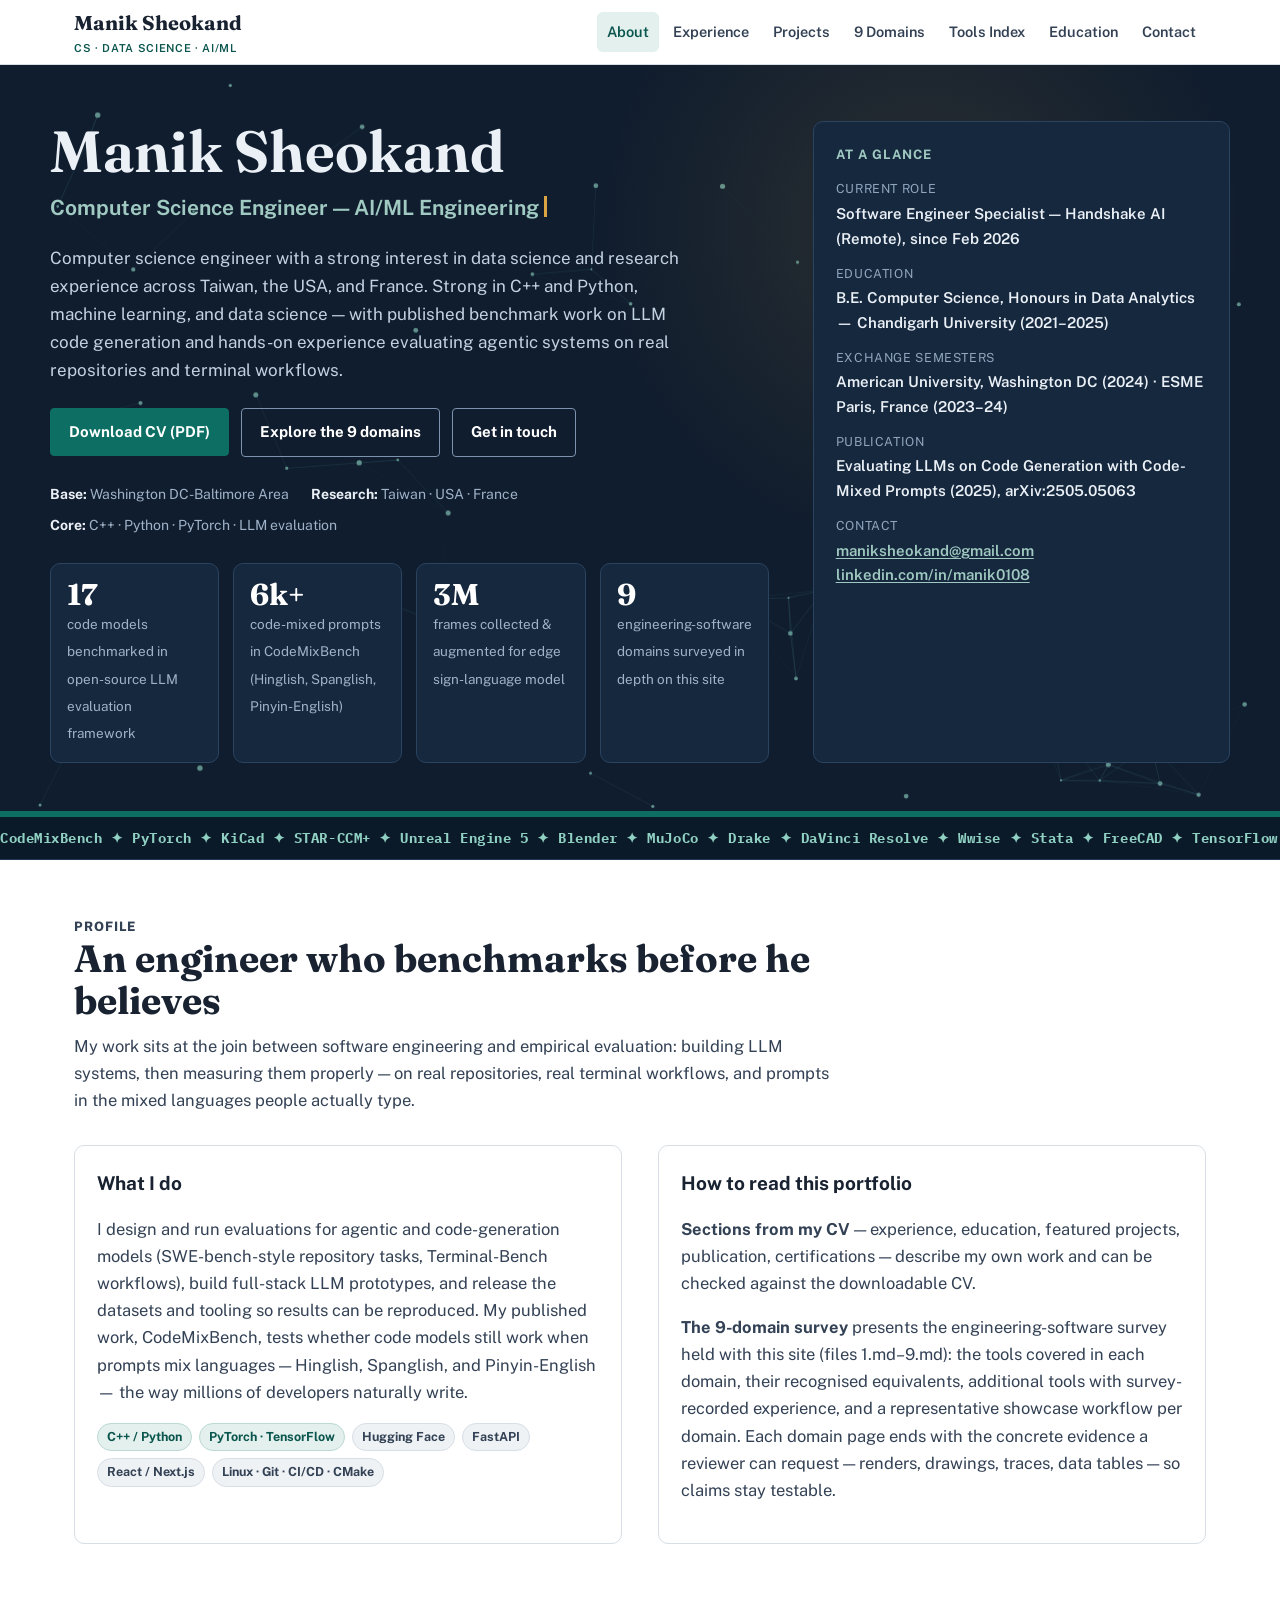
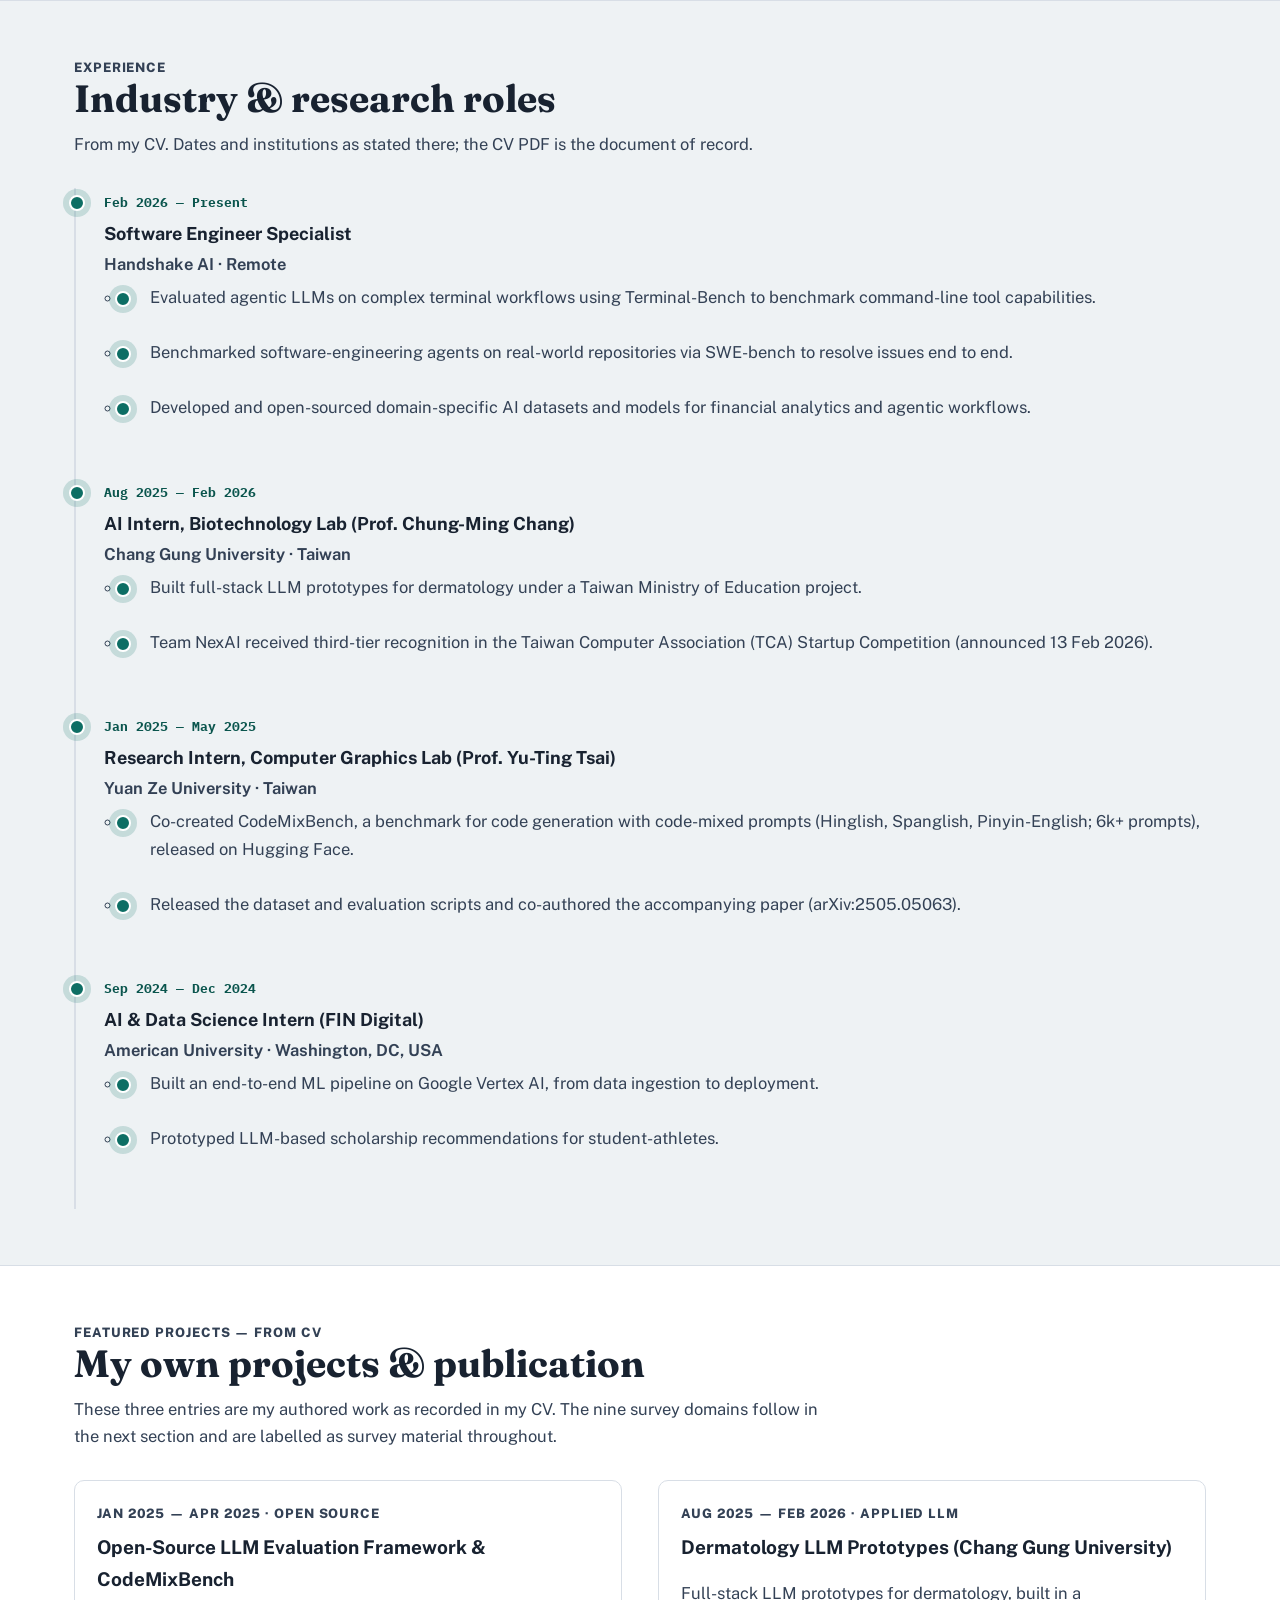
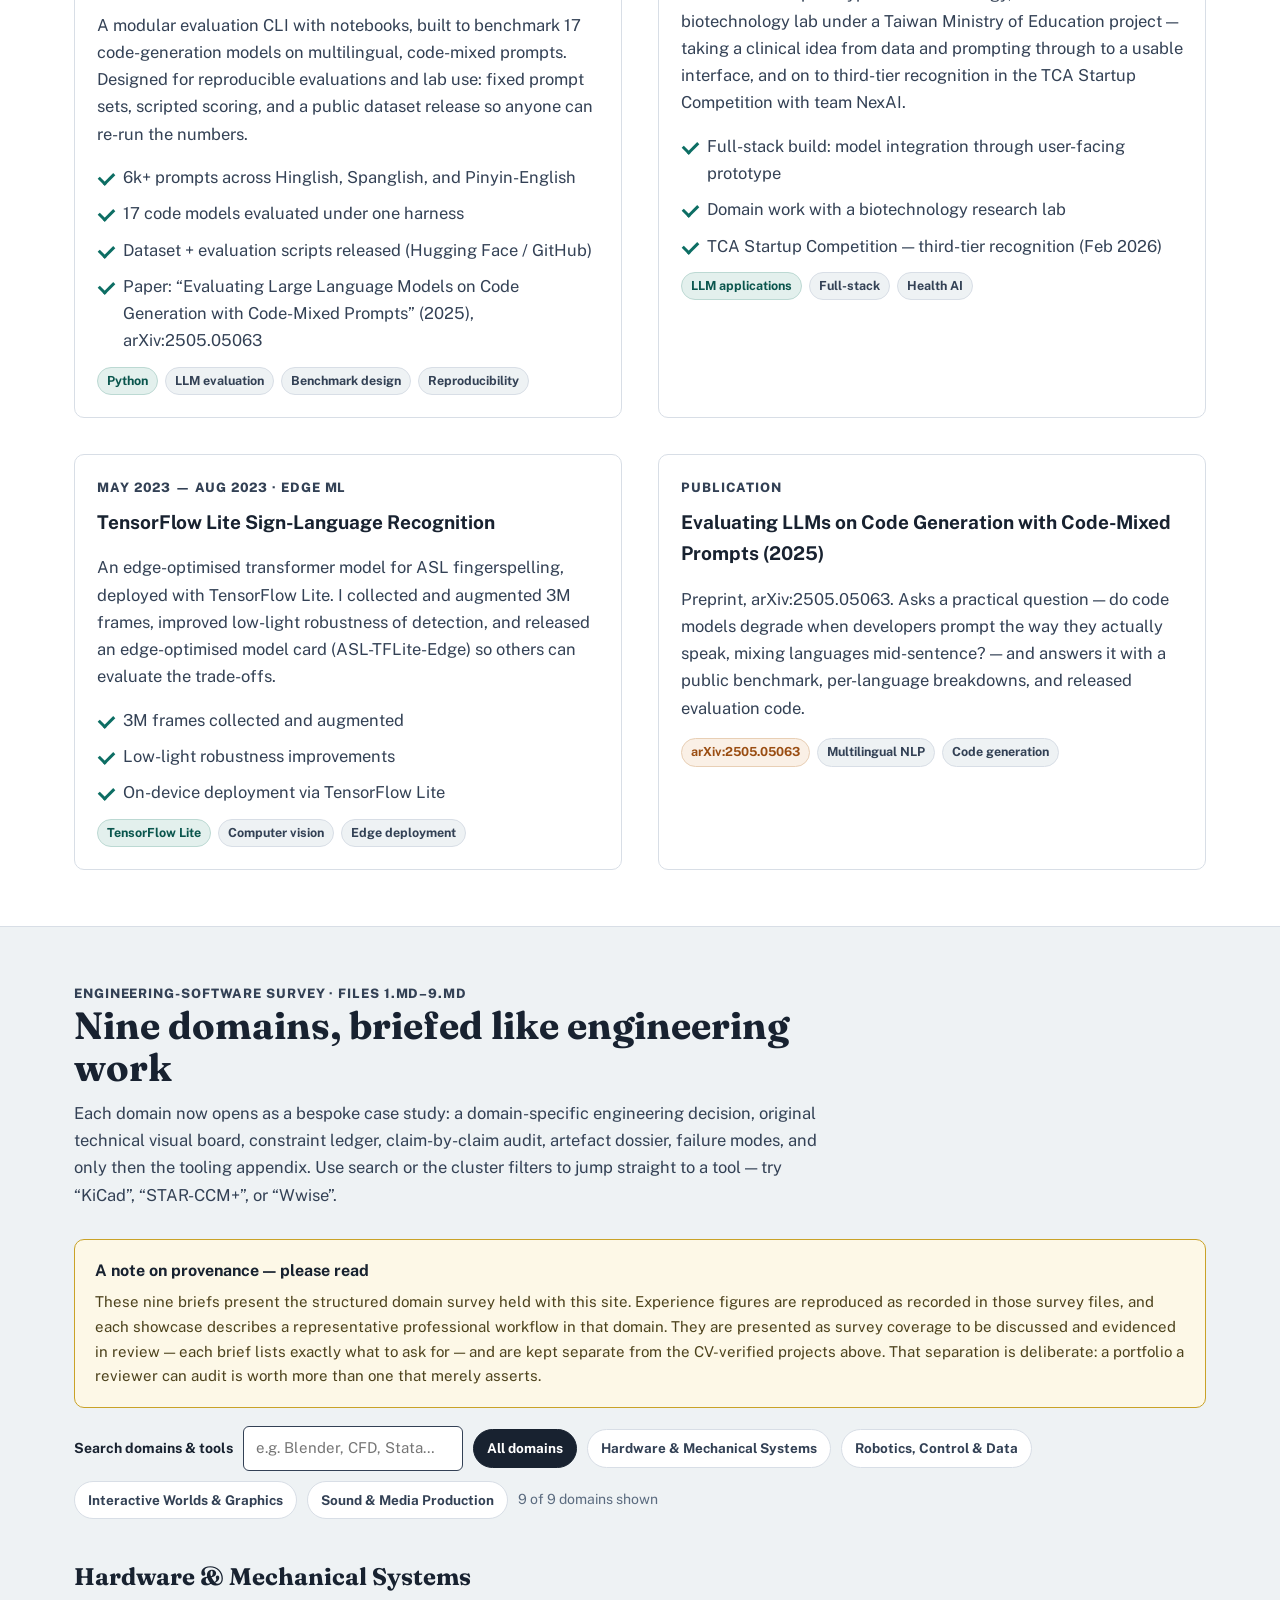
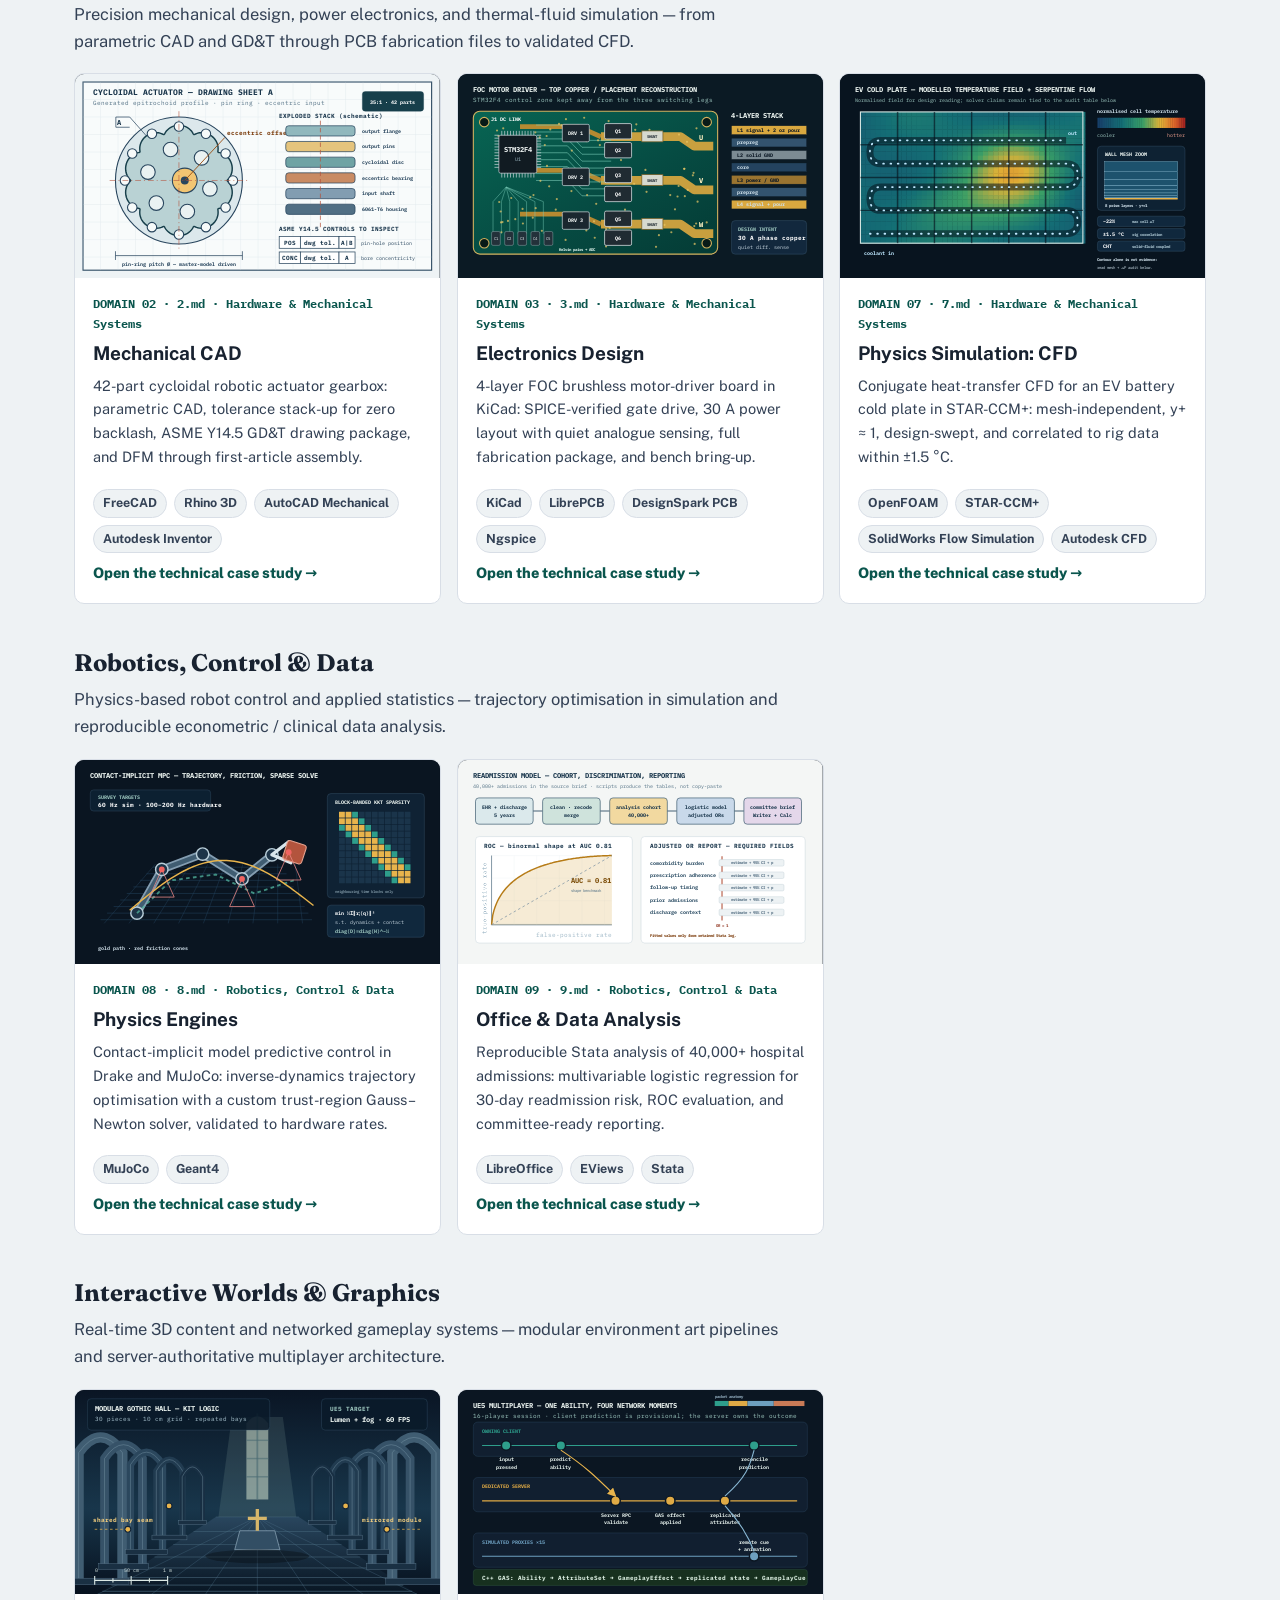
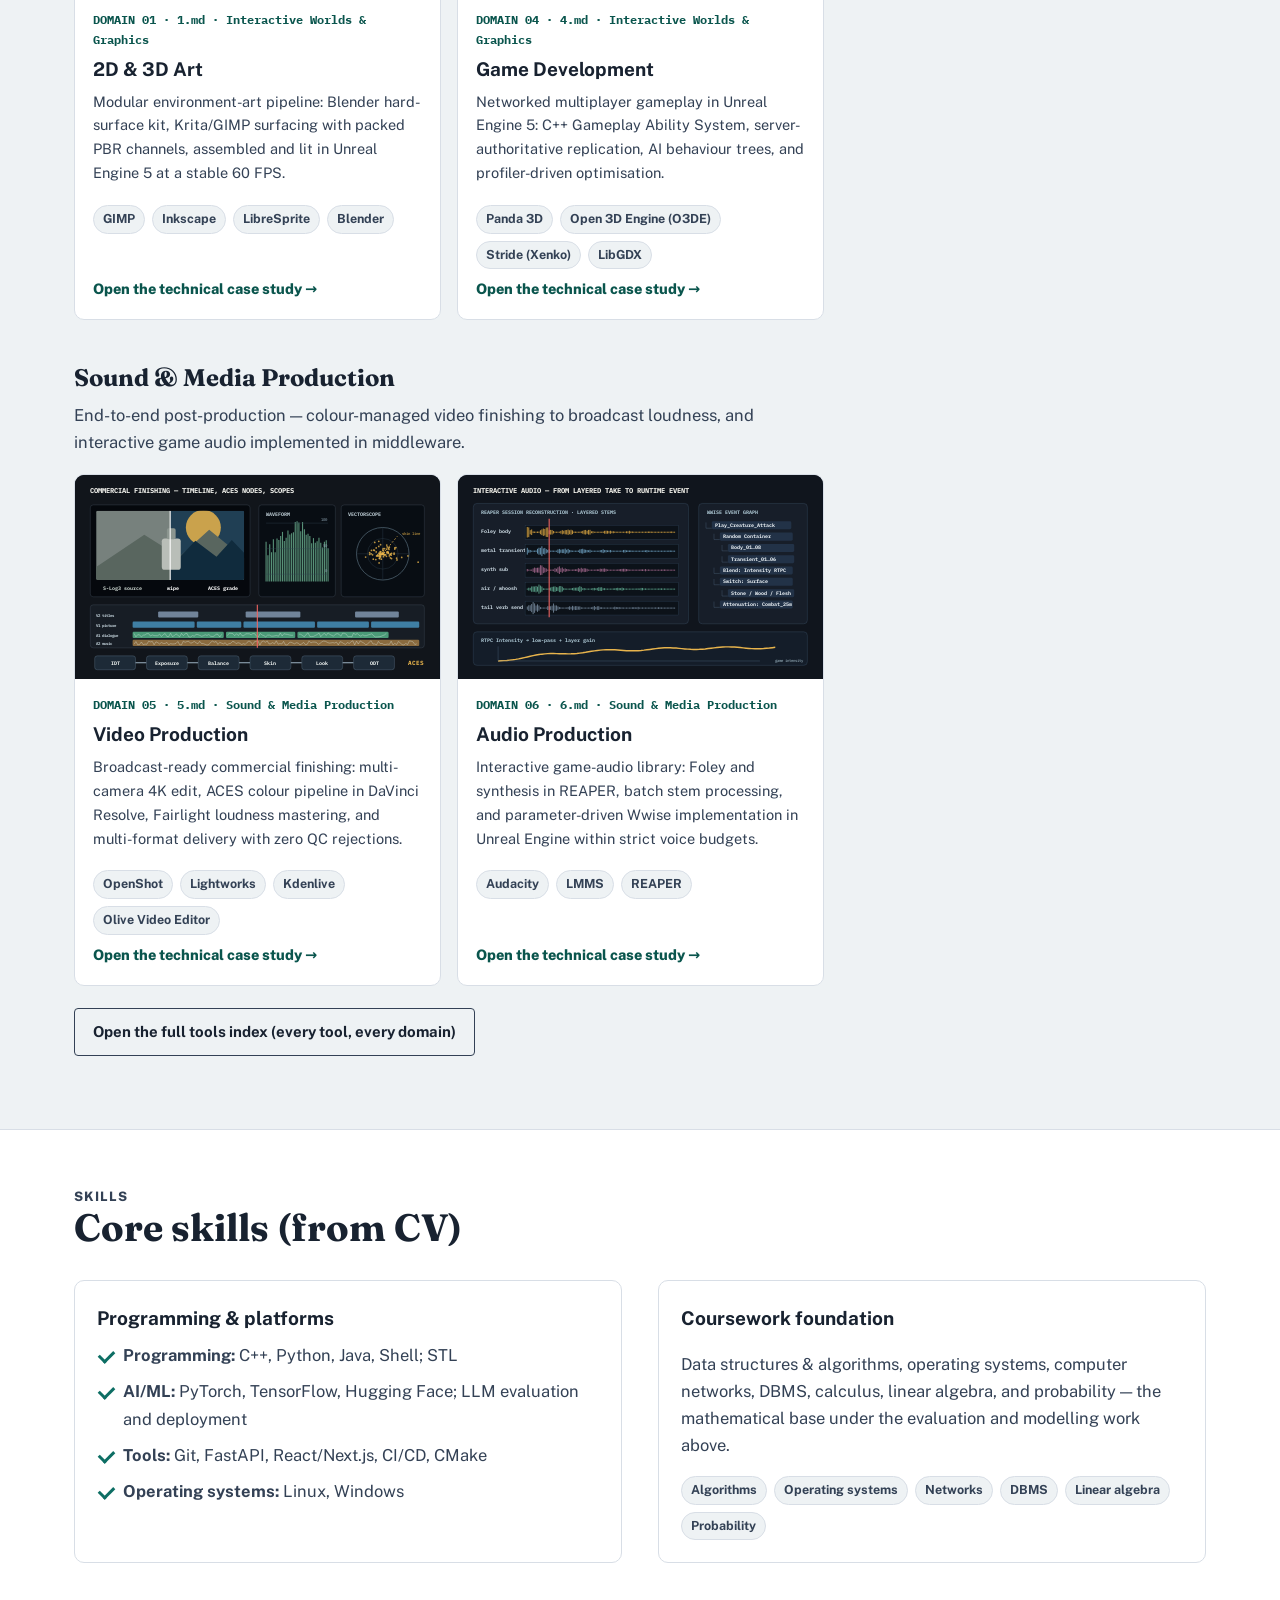
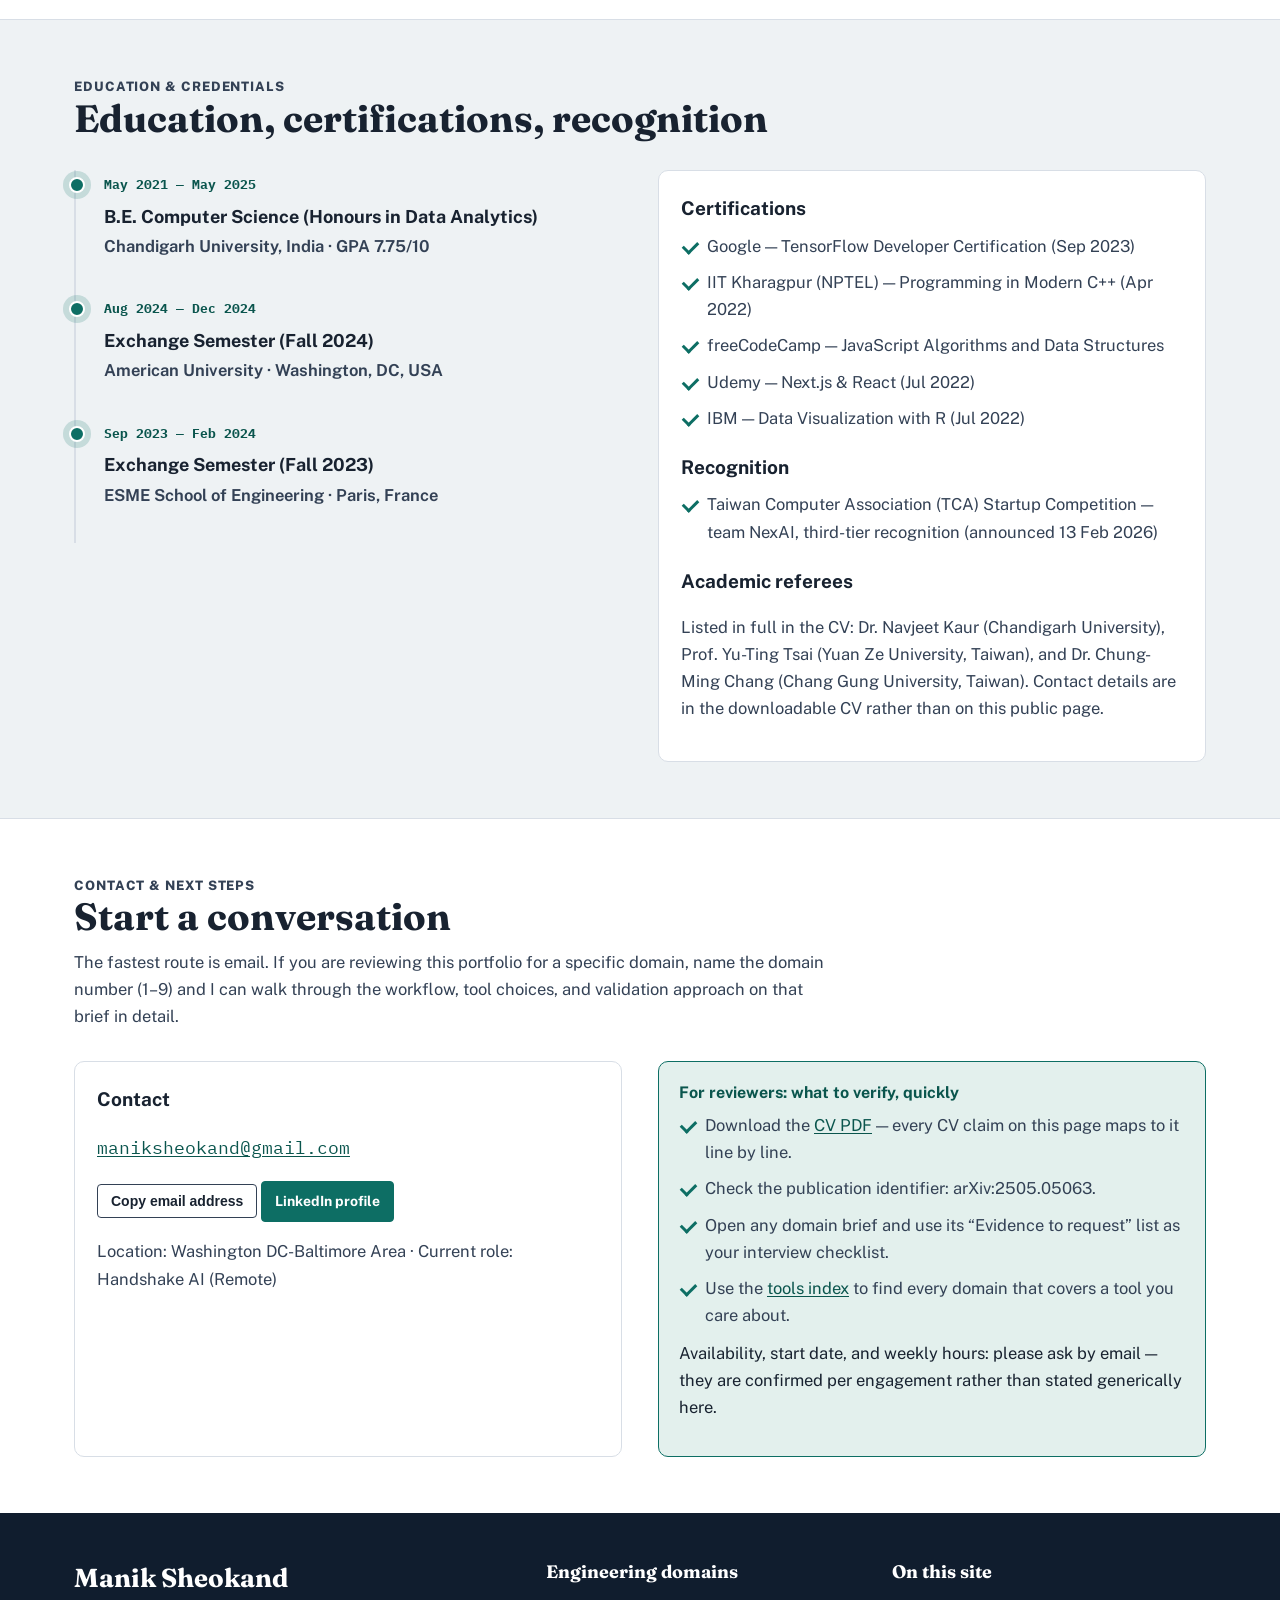
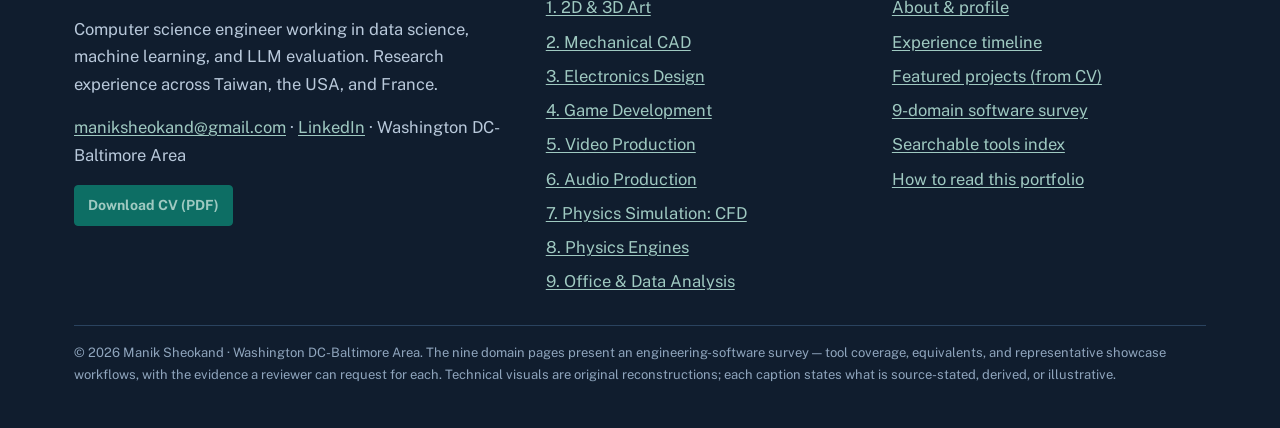
==== commit 10846db3: "Add motion layer: hero canvas, typed roles, counters, reveals, tilt cards" ====
--- a/index.html
+++ b/index.html
@@ -30,10 +30,10 @@
 <a href="index.html#education">Education</a>
 <a href="index.html#contact">Contact</a>
 </nav></div></header>
-<div class="hero"><div class="wrap hero-grid">
+<div class="hero"><canvas id="hero-canvas" aria-hidden="true"></canvas><div class="wrap hero-grid">
 <div>
 <h1>Manik Sheokand</h1>
-<p class="role">Computer Science Engineer — Data Science, AI/ML &amp; LLM Evaluation</p>
+<p class="role">Computer Science Engineer — <span id="typed-role" data-roles="Data Science|AI/ML Engineering|LLM Evaluation|Benchmark Design|C++ · Python · PyTorch">Data Science, AI/ML &amp; LLM Evaluation</span><span class="typed-caret" aria-hidden="true"></span></p>
 <p class="lede">Computer science engineer with a strong interest in data science and research experience across Taiwan, the USA, and France. Strong in C++ and Python, machine learning, and data science — with published benchmark work on LLM code generation and hands-on experience evaluating agentic systems on real repositories and terminal workflows.</p>
 <div class="hero-actions">
 <a class="btn" href="assets/Manik-Sheokand-CV.pdf">Download CV (PDF)</a>
@@ -42,10 +42,10 @@
 </div>
 <p class="hero-facts"><span><strong>Base:</strong> Washington DC-Baltimore Area</span><span><strong>Research:</strong> Taiwan · USA · France</span><span><strong>Core:</strong> C++ · Python · PyTorch · LLM evaluation</span></p>
 <div class="stats">
-<div class="stat" style="background:#16283e;border-color:#2a435f"><b style="color:#fff">17</b><span style="color:#9fb2c8">code models benchmarked in open-source LLM evaluation framework</span></div>
-<div class="stat" style="background:#16283e;border-color:#2a435f"><b style="color:#fff">6k+</b><span style="color:#9fb2c8">code-mixed prompts in CodeMixBench (Hinglish, Spanglish, Pinyin-English)</span></div>
-<div class="stat" style="background:#16283e;border-color:#2a435f"><b style="color:#fff">3M</b><span style="color:#9fb2c8">frames collected &amp; augmented for edge sign-language model</span></div>
-<div class="stat" style="background:#16283e;border-color:#2a435f"><b style="color:#fff">9</b><span style="color:#9fb2c8">engineering-software domains surveyed in depth on this site</span></div>
+<div class="stat" style="background:#16283e;border-color:#2a435f"><b style="color:#fff" data-count="17">17</b><span style="color:#9fb2c8">code models benchmarked in open-source LLM evaluation framework</span></div>
+<div class="stat" style="background:#16283e;border-color:#2a435f"><b style="color:#fff" data-count="6" data-suffix="k+">6k+</b><span style="color:#9fb2c8">code-mixed prompts in CodeMixBench (Hinglish, Spanglish, Pinyin-English)</span></div>
+<div class="stat" style="background:#16283e;border-color:#2a435f"><b style="color:#fff" data-count="3" data-suffix="M">3M</b><span style="color:#9fb2c8">frames collected &amp; augmented for edge sign-language model</span></div>
+<div class="stat" style="background:#16283e;border-color:#2a435f"><b style="color:#fff" data-count="9">9</b><span style="color:#9fb2c8">engineering-software domains surveyed in depth on this site</span></div>
 </div></div>
 <aside class="profile-card" aria-label="Profile summary"><h2>At a glance</h2><dl>
 <div><dt>Current role</dt><dd>Software Engineer Specialist — Handshake AI (Remote), since Feb 2026</dd></div>
@@ -54,6 +54,10 @@
 <div><dt>Publication</dt><dd>Evaluating LLMs on Code Generation with Code-Mixed Prompts (2025), arXiv:2505.05063</dd></div>
 <div><dt>Contact</dt><dd><a href="mailto:maniksheokand@gmail.com">maniksheokand@gmail.com</a><br><a href="https://www.linkedin.com/in/manik0108" rel="noopener">linkedin.com/in/manik0108</a></dd></div>
 </dl></aside>
+</div></div>
+<div class="ticker" aria-hidden="true"><div class="ticker-track">
+<span>CodeMixBench ✦ PyTorch ✦ KiCad ✦ STAR-CCM+ ✦ Unreal Engine 5 ✦ Blender ✦ MuJoCo ✦ Drake ✦ DaVinci Resolve ✦ Wwise ✦ Stata ✦ FreeCAD ✦ TensorFlow Lite ✦ LLM Evaluation ✦&nbsp;</span>
+<span>CodeMixBench ✦ PyTorch ✦ KiCad ✦ STAR-CCM+ ✦ Unreal Engine 5 ✦ Blender ✦ MuJoCo ✦ Drake ✦ DaVinci Resolve ✦ Wwise ✦ Stata ✦ FreeCAD ✦ TensorFlow Lite ✦ LLM Evaluation ✦&nbsp;</span>
 </div></div>
 
 <main id="main">
@@ -224,6 +228,7 @@
 <p style="margin-top:10px">Availability, start date, and weekly hours: please ask by email — they are confirmed per engagement rather than stated generically here.</p></div>
 </div></div></section>
 </main>
+<div class="scroll-progress" id="scroll-progress" aria-hidden="true"></div>
 <footer class="site-footer"><div class="wrap">
 <div class="footer-grid">
 <div><h2>Manik Sheokand</h2>
@@ -239,7 +244,8 @@
 <li><a href="tools.html">Searchable tools index</a></li>
 <li><a href="index.html#how-to-read">How to read this portfolio</a></li>
 </ul></div></div>
-<p class="smallprint">© <span data-year>2026</span> Manik Sheokand. Profile, education, experience, publications, and certifications are taken from the CV linked above. The nine domain pages present the engineering-software survey files (1.md–9.md) held with this site: tool coverage, equivalents, and representative showcase workflows, with the evidence a reviewer can request for each. Technical visuals are original reconstructions generated in this repository; each caption states what is source-stated, derived, or illustrative.</p>
+<p class="smallprint">© <span data-year>2026</span> Manik Sheokand · Washington DC-Baltimore Area. The nine domain pages present an engineering-software survey — tool coverage, equivalents, and representative showcase workflows, with the evidence a reviewer can request for each. Technical visuals are original reconstructions; each caption states what is source-stated, derived, or illustrative.</p>
 </div></footer>
+<button class="to-top" id="to-top" type="button" aria-label="Back to top">↑</button>
 <script src="assets/js/main.js"></script>
 </body></html>
--- a/assets/css/style.css
+++ b/assets/css/style.css
@@ -201,8 +201,57 @@
   .sbar .track{grid-column:1/-1;order:3}
   section{padding:42px 0}
 }
+/* ---- motion & engagement layer (all disabled under prefers-reduced-motion via the global rule + JS checks) ---- */
+.scroll-progress{position:fixed;top:0;left:0;height:3px;width:0;background:linear-gradient(90deg,var(--teal),#d9a441);z-index:80;transition:width .08s linear}
+.hero{position:relative;overflow:hidden}
+#hero-canvas{position:absolute;inset:0;width:100%;height:100%;pointer-events:none;opacity:.85}
+.hero .hero-grid{position:relative;z-index:1}
+.hero::after{content:"";position:absolute;inset:0;pointer-events:none;background:radial-gradient(520px circle at var(--mx,72%) var(--my,22%),rgba(217,164,65,.13),transparent 62%)}
+.typed-caret{display:inline-block;width:3px;height:1em;background:#d9a441;margin-left:5px;vertical-align:-2px;animation:caret-blink 1s steps(1) infinite}
+@keyframes caret-blink{50%{opacity:0}}
+.hero h1{animation:hero-rise .8s cubic-bezier(.2,.8,.25,1) both}
+.hero .role{animation:hero-rise .8s .08s cubic-bezier(.2,.8,.25,1) both}
+.hero p.lede{animation:hero-rise .8s .16s cubic-bezier(.2,.8,.25,1) both}
+.hero-actions{animation:hero-rise .8s .24s cubic-bezier(.2,.8,.25,1) both}
+.hero .stats{animation:hero-rise .8s .34s cubic-bezier(.2,.8,.25,1) both}
+.profile-card{animation:hero-rise .8s .2s cubic-bezier(.2,.8,.25,1) both}
+@keyframes hero-rise{from{opacity:0;transform:translateY(16px)}to{opacity:1;transform:none}}
+.ticker{background:#0b1a29;border-bottom:1px solid #223c57;overflow:hidden;padding:10px 0}
+.ticker-track{display:flex;width:max-content;animation:ticker-scroll 36s linear infinite;color:#8fd0c2;font-family:var(--font-mono);font-size:13.5px;font-weight:700;letter-spacing:.04em;white-space:nowrap}
+.ticker:hover .ticker-track{animation-play-state:paused}
+@keyframes ticker-scroll{to{transform:translateX(-50%)}}
+.btn{position:relative;overflow:hidden;transition:transform .18s ease,background .18s ease,box-shadow .18s ease}
+.btn::after{content:"";position:absolute;top:0;left:-70%;width:45%;height:100%;background:linear-gradient(100deg,transparent,rgba(255,255,255,.35),transparent);transform:skewX(-18deg);transition:left .5s ease}
+.btn:hover{transform:translateY(-2px);box-shadow:0 8px 20px rgba(13,110,100,.28)}
+.btn:hover::after{left:120%}
+.main-nav a{position:relative}
+.main-nav a::after{content:"";position:absolute;left:10px;right:10px;bottom:5px;height:2px;background:var(--teal);transform:scaleX(0);transform-origin:left;transition:transform .22s ease}
+.main-nav a:hover::after{transform:scaleX(1)}
+.reveal{opacity:0;transform:translateY(22px);transition:opacity .7s cubic-bezier(.2,.8,.25,1),transform .7s cubic-bezier(.2,.8,.25,1)}
+.reveal.in{opacity:1;transform:none}
+.no-anim .reveal{opacity:1;transform:none}
+.domain-card{transform-style:preserve-3d;will-change:transform;transition:border-color .2s ease,box-shadow .25s ease}
+.domain-card:hover{box-shadow:0 18px 38px rgba(16,29,46,.16)}
+.domain-card .more{transition:letter-spacing .2s ease}
+.domain-card:hover .more{letter-spacing:.03em}
+.case-hero svg,.evidence-figure svg{transition:transform .5s cubic-bezier(.2,.8,.25,1)}
+.case-hero:hover svg,.evidence-figure:hover svg{transform:scale(1.012)}
+.sbar .fill{transition:width 1.1s cubic-bezier(.2,.8,.25,1)}
+.stat{transition:transform .2s ease,border-color .2s ease}
+.stat:hover{transform:translateY(-3px);border-color:#d9a441}
+.to-top{position:fixed;right:18px;bottom:18px;width:46px;height:46px;border-radius:50%;border:1px solid var(--teal);background:var(--teal);color:#fff;font-size:20px;font-weight:800;cursor:pointer;opacity:0;pointer-events:none;transform:translateY(10px);transition:opacity .25s ease,transform .25s ease;z-index:70;box-shadow:0 10px 24px rgba(13,110,100,.35)}
+.to-top.show{opacity:1;pointer-events:auto;transform:none}
+.to-top:hover{background:var(--teal-dark)}
+.timeline li::before{transition:box-shadow .3s ease}
+.timeline li.in::before{box-shadow:0 0 0 6px rgba(13,110,100,.18)}
+.chip-btn{transition:background .18s ease,color .18s ease,transform .15s ease}
+.chip-btn:hover{transform:translateY(-1px)}
+.card{transition:box-shadow .25s ease,transform .25s ease}
+.card:hover{box-shadow:0 12px 28px rgba(16,29,46,.09)}
+
 @media print{
-  .site-header,.hero-actions,.filters,.pager,.nav-toggle{display:none!important}
+  .site-header,.hero-actions,.filters,.pager,.nav-toggle,.ticker,.to-top,.scroll-progress,#hero-canvas,.typed-caret{display:none!important}
+  .reveal{opacity:1!important;transform:none!important}
   .hero{background:#fff;color:var(--ink);border-bottom:2px solid var(--ink)}
   .hero p.lede,.hero .role{color:var(--ink-2)}
   .profile-card{background:#fff;border-color:var(--line)}
